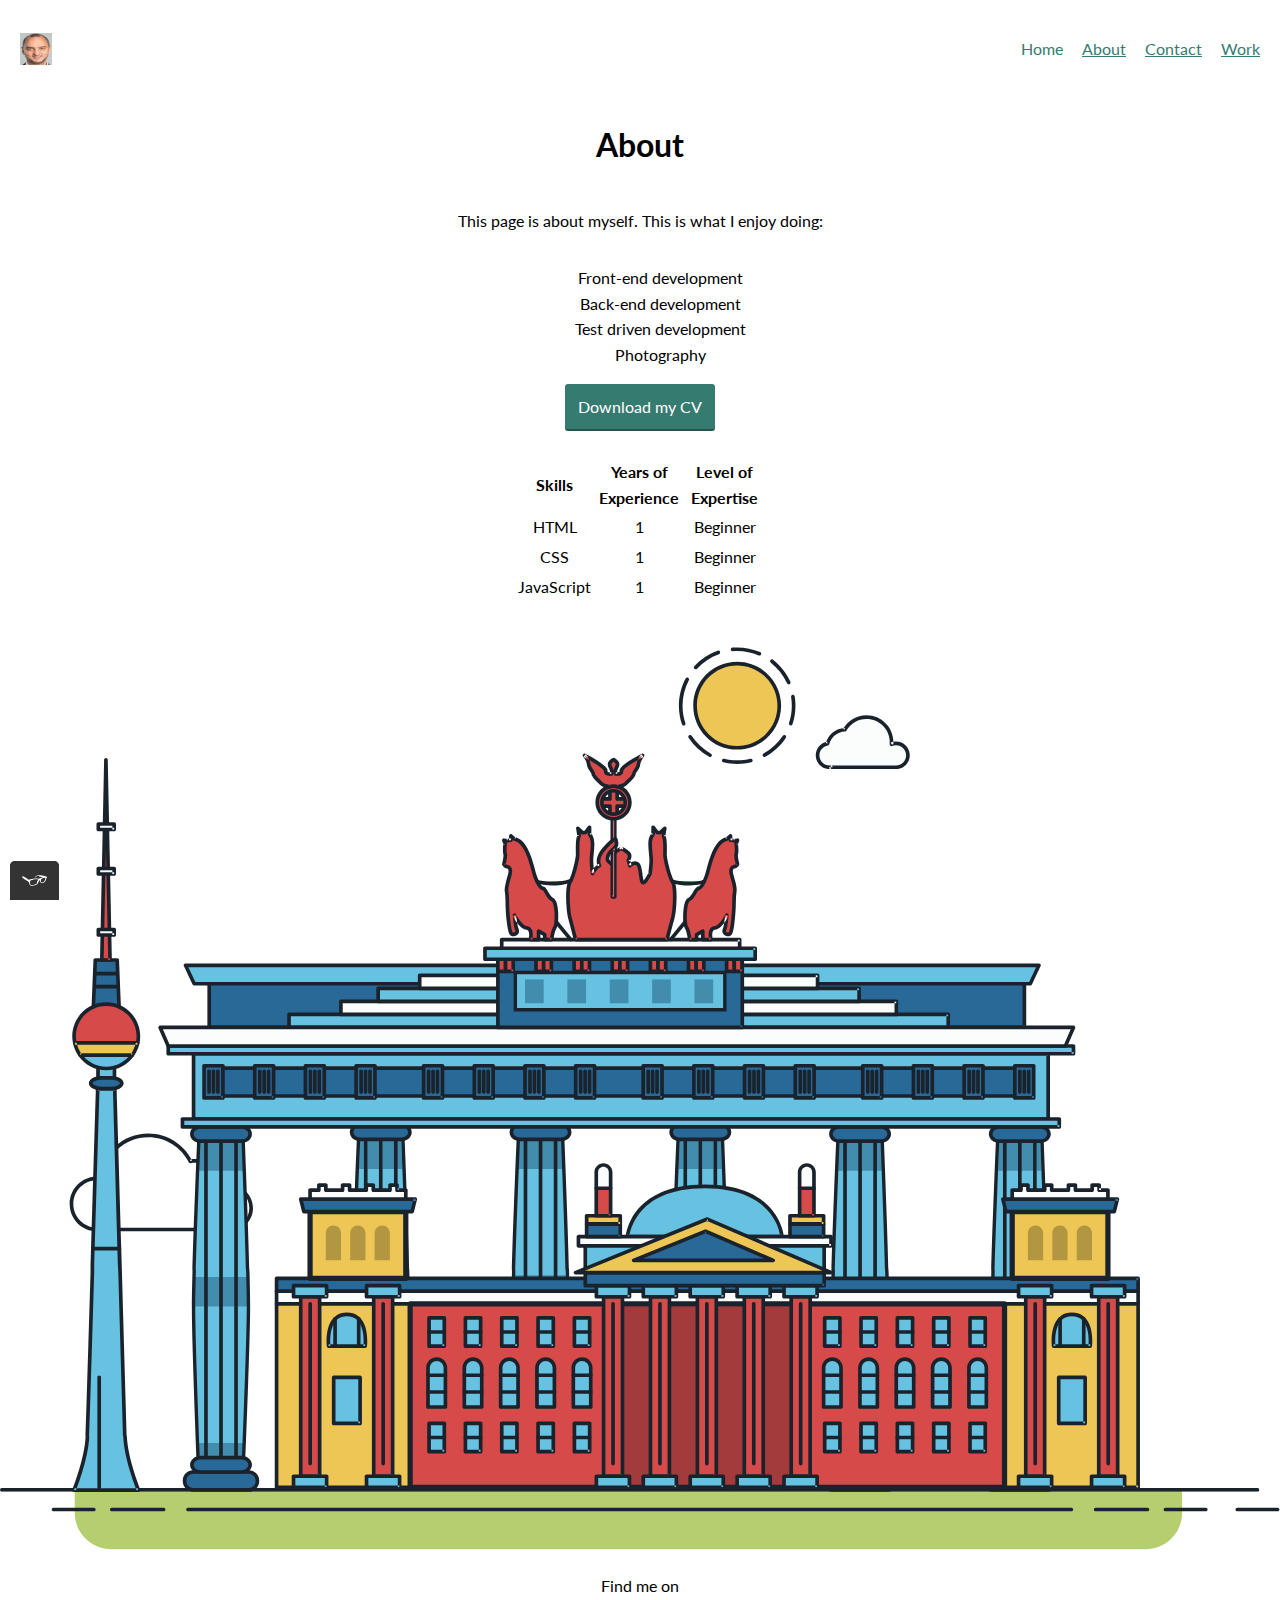
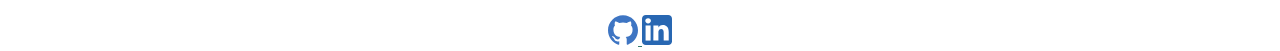
==== about.html @ d5efe3dd "Initial commit" ====
<!DOCTYPE html>

<html>

<head>
  <meta charset="utf-8">
  <title>Welcome to Popol´s Page</title>
  <link rel="shortcut icon" href="./img/popol16.png" type="image/x-icon"/>
  <link href="https://fonts.googleapis.com/css2?family=Lato:ital,wght@1,300&display=swap" rel="stylesheet">
  <link rel="stylesheet" type="text/css" href="css/style.production.css">
  <link rel="stylesheet" type="text/css" href="css/normalize.css">
  <meta name="viewport" content="width=device-width, initial-scale=1">
</head>

<body>

  <header class="page-header">
    <img src="img/popol.ico" alt="logo">
    <nav class="main-navigation page-header__item">
  <ul role="menubar" class="navigation-list">
    <li role="presentation">
      <a href="index.html" role="menuitem" class="navigation-list__item--active">Home</a>
    </li>
    <li role="presentation">
      <a href="about.html" role="menuitem" class="navigation-list__item">About</a>
    </li>
    <li role="presentation">
      <a href="contact.html" role="menuitem" class="navigation-list__item">Contact</a>
    </li>
    <li role="presentation">
      <a href="work.html" role="menuitem" class="navigation-list__item">Work</a>
    </li>
  </ul>
</nav>
</header>

<main class="about">

<h1>About</h1>

<p>This page is about myself. This is what I enjoy doing:</p>
<ul>
  <li>Front-end development</li>
  <li>Back-end development</li>
  <li>Test driven development</li>
  <li>Photography</li>
</ul>

<a href="files/cv.pdf" class="button" id="cv" download>Download my CV</a>

  <table class="skills">
    <thead>
      <tr>
        <th>Skills</th>
        <th>Years of Experience</th>
        <th>Level of Expertise</th>
      </tr>
    </thead>
    <tbody>
      <tr>
        <td>HTML</td>
        <td>1</td>
        <td>Beginner</td>
      </tr>
      <tr>
        <td>CSS</td>
        <td>1</td>
        <td>Beginner</td>
      </tr>
      <tr>
        <td>JavaScript</td>
        <td>1</td>
        <td>Beginner</td>
      </tr>
    </tbody>
</table>

</main>

<svg id="about-picture" xmlns="http://www.w3.org/2000/svg" class="berlin-illustration" height="auto" viewBox="0 0 700 505" xmlns:xlink="http://www.w3.org/1999/xlink">
        <defs>
            <polygon id="a" points=".06 231.917 .06 .929 688.717 .929 688.717 231.917"></polygon>
        </defs>
        <g fill="none" fill-rule="evenodd">
          <g transform="translate(0 241)" class="cloud-front">
          <path fill="#1A232C" d="M87.602,29 L87.602,28 C87.326,28.001 87.103,28.024 86.927,28.033 L86.979,29.031 L87.947,28.78 C85.741,20.282 78.041,14.002 68.852,14 C67.858,14 66.904,14.096 65.98,14.231 L66.125,15.22 L67.019,14.772 C62.626,6.015 53.567,0.001 43.102,0 C29.041,0.002 17.524,10.848 16.443,24.632 L17.44,24.71 L17.606,23.724 C16.803,23.589 15.969,23.5 15.102,23.5 C6.817,23.501 0.102,30.215 0.102,38.5 C0.102,46.785 6.817,53.499 15.102,53.5 L87.602,53.5 C94.644,53.499 100.351,47.792 100.352,40.75 C100.351,33.708 94.644,28.001 87.602,28 L87.602,30 C90.573,30 93.254,31.202 95.203,33.149 C97.15,35.097 98.351,37.778 98.352,40.75 C98.351,43.722 97.15,46.403 95.203,48.351 C93.254,50.298 90.573,51.5 87.602,51.5 L15.102,51.5 C11.509,51.5 8.265,50.046 5.909,47.692 C3.555,45.337 2.102,42.093 2.102,38.5 C2.102,34.907 3.555,31.663 5.909,29.308 C8.265,26.954 11.509,25.5 15.102,25.5 C15.831,25.5 16.553,25.575 17.273,25.697 C17.551,25.743 17.832,25.672 18.055,25.499 C18.277,25.325 18.414,25.07 18.436,24.789 C19.436,12.04 30.094,1.998 43.102,2 C52.786,1.999 61.163,7.564 65.231,15.669 C65.425,16.055 65.842,16.272 66.27,16.21 C67.132,16.084 67.988,16 68.852,16 C77.108,15.998 84.027,21.647 86.011,29.283 C86.13,29.741 86.557,30.054 87.031,30.03 C87.27,30.017 87.457,29.999 87.602,30 L87.602,29" transform="translate(38 36)"></path>
            </g>
            <path fill="#B5CE6F" d="M646.484,484.382 C646.484,489.501 644.531,494.62 640.627,498.525 C636.722,502.43 631.603,504.382 626.484,504.382 L60.873,504.382 C55.754,504.382 50.636,502.43 46.731,498.525 C42.826,494.62 40.873,489.501 40.873,484.382 L40.873,471.917 L646.484,471.917 L646.484,484.382"></path>
            <polyline fill="#67C2E2" points="334.824 185.029 101.449 185.029 106.209 195.08 563.438 195.08 568.2 185.029 334.824 185.029"></polyline>
            <path fill="#1A232C" d="M334.824,185.029 L334.824,184.029 L101.449,184.029 C101.104,184.029 100.788,184.203 100.604,184.494 C100.42,184.785 100.398,185.146 100.545,185.457 L105.306,195.508 C105.471,195.856 105.824,196.079 106.209,196.079 L563.438,196.079 C563.824,196.079 564.177,195.856 564.342,195.508 L569.104,185.457 C569.251,185.146 569.229,184.785 569.045,184.494 C568.861,184.203 568.544,184.029 568.2,184.029 L334.824,184.029 L334.824,186.029 L566.62,186.029 L562.806,194.08 L106.842,194.08 L103.029,186.029 L334.824,186.029 L334.824,185.029"></path>
            <polygon fill="#296997" points="114.416 218.974 560.222 218.974 560.222 195.08 114.416 195.08"></polygon>
            <path fill="#1A232C" d="M560.222,218.974 L560.222,217.974 L115.416,217.974 L115.416,196.079 L559.222,196.079 L559.222,218.974 L560.222,218.974 L560.222,217.974 L560.222,218.974 L561.222,218.974 L561.222,195.08 C561.222,194.816 561.115,194.559 560.929,194.372 C560.742,194.186 560.485,194.08 560.222,194.08 L114.416,194.08 C114.152,194.08 113.895,194.186 113.708,194.372 C113.522,194.559 113.416,194.816 113.416,195.08 L113.416,218.974 C113.416,219.237 113.522,219.495 113.708,219.681 C113.895,219.867 114.152,219.974 114.416,219.974 L560.222,219.974 C560.485,219.974 560.742,219.867 560.929,219.681 C561.115,219.495 561.222,219.237 561.222,218.974 L560.222,218.974"></path>
            <polygon fill="#67C2E2" points="105.85 269.08 573.225 269.08 573.225 233.398 105.85 233.398"></polygon>
            <path fill="#1A232C" d="M573.225,233.398 L573.225,232.398 L105.85,232.398 C105.587,232.398 105.329,232.505 105.143,232.691 C104.957,232.877 104.85,233.134 104.85,233.398 L104.85,269.08 C104.85,269.344 104.957,269.601 105.143,269.788 C105.329,269.974 105.587,270.08 105.85,270.08 L573.225,270.08 C573.488,270.08 573.745,269.974 573.932,269.788 C574.118,269.601 574.225,269.344 574.225,269.08 L574.225,233.398 C574.225,233.134 574.118,232.877 573.932,232.691 C573.745,232.505 573.488,232.398 573.225,232.398 L573.225,233.398 L572.225,233.398 L572.225,268.08 L106.85,268.08 L106.85,234.398 L573.225,234.398 L573.225,233.398 L572.225,233.398 L573.225,233.398"></path>
            <polygon fill="#296997" points="116.751 256.508 562.557 256.508 562.557 241.243 116.751 241.243"></polygon>
            <path fill="#1A232C" d="M562.557,256.508 L562.557,255.508 L117.75,255.508 L117.75,242.243 L561.557,242.243 L561.557,256.508 L562.557,256.508 L562.557,255.508 L562.557,256.508 L563.557,256.508 L563.557,241.243 C563.557,240.979 563.45,240.722 563.264,240.535 C563.078,240.349 562.82,240.243 562.557,240.243 L116.75,240.243 C116.487,240.243 116.23,240.349 116.043,240.535 C115.857,240.722 115.751,240.979 115.751,241.243 L115.751,256.508 C115.751,256.771 115.857,257.029 116.043,257.215 C116.23,257.401 116.487,257.508 116.751,257.508 L562.557,257.508 C562.82,257.508 563.077,257.401 563.264,257.215 C563.45,257.029 563.557,256.771 563.557,256.508 L562.557,256.508"></path>
            <polygon fill="#67C2E2" points="158.07 218.974 518.563 218.974 518.563 211.858 158.07 211.858"></polygon>
            <path fill="#1A232C" d="M518.563,211.858 L518.563,210.858 L158.07,210.858 C157.807,210.858 157.549,210.964 157.363,211.151 C157.177,211.337 157.07,211.594 157.07,211.858 L157.07,218.974 C157.07,219.237 157.177,219.495 157.363,219.681 C157.549,219.867 157.807,219.974 158.07,219.974 L518.563,219.974 C518.826,219.974 519.083,219.867 519.27,219.681 C519.456,219.495 519.562,219.237 519.562,218.974 L519.562,211.858 C519.562,211.594 519.456,211.337 519.27,211.151 C519.083,210.964 518.826,210.858 518.563,210.858 L518.563,211.858 L517.563,211.858 L517.563,217.974 L159.07,217.974 L159.07,212.858 L518.563,212.858 L518.563,211.858 L517.563,211.858 L518.563,211.858"></path>
            <polygon fill="#FBFDFC" points="186.438 211.858 490.194 211.858 490.194 204.741 186.438 204.741"></polygon>
            <path fill="#1A232C" d="M490.194,204.741 L490.194,203.741 L186.438,203.741 C186.175,203.741 185.917,203.848 185.731,204.034 C185.545,204.221 185.438,204.478 185.438,204.741 L185.438,211.858 C185.438,212.121 185.545,212.379 185.731,212.565 C185.917,212.751 186.175,212.858 186.438,212.858 L490.194,212.858 C490.458,212.858 490.715,212.751 490.902,212.565 C491.088,212.379 491.194,212.121 491.194,211.858 L491.194,204.741 C491.194,204.478 491.088,204.221 490.902,204.034 C490.715,203.848 490.458,203.741 490.194,203.741 L490.194,204.741 L489.194,204.741 L489.194,210.858 L187.438,210.858 L187.438,205.741 L490.194,205.741 L490.194,204.741 L489.194,204.741 L490.194,204.741"></path>
            <polygon fill="#67C2E2" points="206.805 204.741 469.828 204.741 469.828 197.624 206.805 197.624"></polygon>
            <path fill="#1A232C" d="M469.828,197.624 L469.828,196.624 L206.805,196.624 C206.541,196.624 206.284,196.731 206.098,196.917 C205.911,197.103 205.805,197.361 205.805,197.624 L205.805,204.741 C205.805,205.005 205.911,205.262 206.098,205.449 C206.284,205.635 206.541,205.741 206.805,205.741 L469.828,205.741 C470.091,205.741 470.349,205.635 470.535,205.449 C470.722,205.262 470.828,205.005 470.828,204.741 L470.828,197.624 C470.828,197.361 470.722,197.103 470.535,196.917 C470.349,196.731 470.091,196.624 469.828,196.624 L469.828,197.624 L468.828,197.624 L468.828,203.741 L207.805,203.741 L207.805,198.624 L469.828,198.624 L469.828,197.624 L468.828,197.624 L469.828,197.624"></path>
            <polygon fill="#FBFDFC" points="229.521 197.624 447.111 197.624 447.111 190.509 229.521 190.509"></polygon>
            <path fill="#1A232C" d="M447.111,190.509 L447.111,189.509 L229.521,189.509 C229.258,189.509 229,189.616 228.814,189.802 C228.628,189.988 228.521,190.246 228.521,190.509 L228.521,197.624 C228.521,197.888 228.628,198.145 228.814,198.332 C229,198.518 229.258,198.624 229.521,198.624 L447.111,198.624 C447.375,198.624 447.632,198.518 447.818,198.332 C448.005,198.145 448.111,197.888 448.111,197.624 L448.111,190.509 C448.111,190.246 448.005,189.988 447.818,189.802 C447.632,189.616 447.375,189.509 447.111,189.509 L447.111,190.509 L446.111,190.509 L446.111,196.624 L230.521,196.624 L230.521,191.509 L447.111,191.509 L447.111,190.509 L446.111,190.509 L447.111,190.509"></path>
            <path fill="#67C2E2" d="M135.607,355.447 C135.163,337.766 134.264,313.326 133.648,297.387 C133.274,287.721 133.004,281.18 133.004,281.18 L108.722,281.18 C108.722,281.18 108.452,287.721 108.079,297.387 C107.462,313.326 106.563,337.766 106.119,355.447 C105.953,362.059 105.85,367.732 105.85,371.653 L105.85,371.654 C105.85,386.117 107.243,424.332 108.089,446.189 C108.457,455.706 108.722,462.126 108.722,462.126 L133.004,462.126 C133.004,462.126 133.269,455.706 133.637,446.189 C134.482,424.332 135.876,386.117 135.876,371.654 L135.876,371.653 C135.876,367.732 135.773,362.059 135.607,355.447"></path>
            <path fill="#428DAE" d="M133.648 297.387L108.079 297.387C108.452 287.721 108.722 281.18 108.722 281.18L133.004 281.18C133.004 281.18 133.274 287.721 133.648 297.387M135.876 371.654L105.85 371.654 105.85 371.653C105.85 367.732 105.953 362.059 106.119 355.447L135.607 355.447C135.773 362.059 135.876 367.732 135.876 371.653L135.876 371.654M133.004 462.126L108.722 462.126C108.722 462.126 108.457 455.706 108.089 446.189L133.637 446.189C133.269 455.706 133.004 462.126 133.004 462.126"></path>
            <path fill="#1A232C" d="M109.612,461.199 L132.114,461.199 C132.447,453.007 134.949,390.886 134.949,371.653 C134.949,352.42 132.447,290.299 132.114,282.108 L109.612,282.108 C109.279,290.299 106.778,352.42 106.778,371.653 C106.778,390.886 109.279,453.007 109.612,461.199 Z M133.895,463.054 L107.832,463.054 L107.794,462.164 C107.766,461.466 104.922,392.193 104.922,371.653 C104.922,351.114 107.766,281.839 107.794,281.142 L107.832,280.252 L133.895,280.252 L133.931,281.142 C133.96,281.839 136.804,351.114 136.804,371.653 C136.804,392.193 133.96,461.466 133.931,462.164 L133.895,463.054 L133.895,463.054 Z"></path>
            <path fill="#1A232C" d="M111.638 281.18L111.638 462.126C111.638 462.679 112.086 463.126 112.638 463.126 113.19 463.126 113.638 462.679 113.638 462.126L113.638 281.18C113.638 280.628 113.19 280.18 112.638 280.18 112.086 280.18 111.638 280.628 111.638 281.18M119.863 281.18L119.863 462.126C119.863 462.679 120.311 463.126 120.863 463.126 121.416 463.126 121.863 462.679 121.863 462.126L121.863 281.18C121.863 280.628 121.416 280.18 120.863 280.18 120.311 280.18 119.863 280.628 119.863 281.18M128.088 281.18L128.088 462.126C128.088 462.679 128.536 463.126 129.088 463.126 129.64 463.126 130.088 462.679 130.088 462.126L130.088 281.18C130.088 280.628 129.64 280.18 129.088 280.18 128.536 280.18 128.088 280.628 128.088 281.18"></path>
            <path fill="#296997" d="M136.79,277.265 C136.79,279.418 134.675,281.18 132.09,281.18 L109.636,281.18 C107.051,281.18 104.936,279.418 104.936,277.265 C104.936,275.111 107.051,273.349 109.636,273.349 L132.09,273.349 C134.675,273.349 136.79,275.111 136.79,277.265"></path>
            <path fill="#1A232C" d="M136.79,277.265 L135.79,277.265 C135.789,278.005 135.433,278.704 134.769,279.262 C134.109,279.814 133.155,280.181 132.09,280.18 L109.636,280.18 C108.571,280.181 107.617,279.814 106.956,279.262 C106.293,278.704 105.936,278.005 105.936,277.265 C105.936,276.524 106.293,275.825 106.957,275.267 C107.617,274.715 108.571,274.348 109.636,274.349 L132.09,274.349 C133.155,274.348 134.109,274.716 134.769,275.267 C135.433,275.825 135.789,276.524 135.79,277.265 L137.79,277.265 C137.791,275.851 137.09,274.593 136.049,273.731 C135.006,272.863 133.61,272.35 132.09,272.349 L109.636,272.349 C108.116,272.35 106.72,272.863 105.676,273.731 C104.636,274.593 103.935,275.851 103.936,277.265 C103.935,278.678 104.636,279.937 105.677,280.798 C106.72,281.666 108.116,282.179 109.636,282.18 L132.09,282.18 C133.61,282.179 135.006,281.666 136.049,280.798 C137.09,279.937 137.791,278.678 137.79,277.265 L136.79,277.265"></path>
            <path fill="#296997" d="M140.775,467.217 C140.775,469.803 138.661,471.917 136.076,471.917 L105.65,471.917 C103.065,471.917 100.951,469.803 100.951,467.217 L100.951,466.825 C100.951,464.241 103.065,462.126 105.65,462.126 L136.076,462.126 C138.661,462.126 140.775,464.241 140.775,466.825 L140.775,467.217"></path>
            <path fill="#1A232C" d="M140.775,467.217 L139.775,467.217 C139.775,468.235 139.361,469.155 138.688,469.83 C138.013,470.503 137.093,470.917 136.076,470.917 L105.65,470.917 C104.633,470.917 103.713,470.504 103.038,469.83 C102.365,469.155 101.951,468.235 101.951,467.217 L101.951,466.825 C101.951,465.808 102.365,464.889 103.038,464.214 C103.713,463.54 104.633,463.127 105.65,463.126 L136.076,463.126 C137.093,463.127 138.013,463.54 138.688,464.214 C139.362,464.889 139.775,465.808 139.775,466.825 L139.775,467.217 L141.775,467.217 L141.775,466.825 C141.772,463.684 139.217,461.13 136.076,461.126 L105.65,461.126 C102.509,461.13 99.955,463.684 99.951,466.825 L99.951,467.217 C99.954,470.36 102.509,472.914 105.65,472.917 L136.076,472.917 C139.217,472.914 141.772,470.36 141.775,467.217 L140.775,467.217"></path>
            <path fill="#296997" d="M136.79,458.208 C136.79,460.363 134.675,462.126 132.09,462.126 L109.636,462.126 C107.051,462.126 104.936,460.363 104.936,458.208 C104.936,456.057 107.051,454.292 109.636,454.292 L132.09,454.292 C134.675,454.292 136.79,456.057 136.79,458.208"></path>
            <path fill="#1A232C" d="M136.79,458.208 L135.79,458.208 C135.789,458.949 135.432,459.649 134.769,460.207 C134.108,460.76 133.154,461.128 132.09,461.126 L109.636,461.126 C108.572,461.128 107.617,460.76 106.957,460.207 C106.293,459.649 105.936,458.949 105.936,458.208 C105.936,457.47 106.293,456.77 106.957,456.212 C107.617,455.659 108.572,455.291 109.636,455.292 L132.09,455.292 C133.154,455.291 134.108,455.659 134.769,456.212 C135.433,456.77 135.789,457.47 135.79,458.208 L137.79,458.208 C137.791,456.796 137.09,455.538 136.05,454.675 C135.006,453.808 133.61,453.294 132.09,453.292 L109.636,453.292 C108.115,453.294 106.719,453.808 105.676,454.675 C104.636,455.538 103.935,456.796 103.936,458.208 C103.935,459.622 104.636,460.881 105.676,461.743 C106.72,462.611 108.116,463.125 109.636,463.126 L132.09,463.126 C133.61,463.125 135.006,462.611 136.05,461.743 C137.09,460.881 137.791,459.622 137.79,458.208 L136.79,458.208"></path>
            <path fill="#67C2E2" d="M572.471,355.447 C572.025,337.766 571.126,313.326 570.51,297.387 C570.137,287.721 569.867,281.18 569.867,281.18 L545.585,281.18 C545.585,281.18 545.315,287.721 544.942,297.387 C544.326,313.326 543.427,337.766 542.981,355.447 C542.815,362.059 542.713,367.732 542.713,371.653 L542.713,371.654 C542.713,386.117 544.107,424.332 544.952,446.189 C545.32,455.706 545.585,462.126 545.585,462.126 L569.867,462.126 C569.867,462.126 570.132,455.706 570.499,446.189 C571.346,424.332 572.739,386.117 572.739,371.654 L572.739,371.653 C572.739,367.732 572.637,362.059 572.471,355.447"></path>
            <path fill="#428DAE" d="M569.582 297.387L566.951 297.387 566.951 282.108 568.977 282.108C569.063 284.206 569.29 289.841 569.582 297.387M564.951 297.387L545.871 297.387C546.162 289.841 546.39 284.206 546.476 282.108L564.951 282.108 564.951 297.387M571.8 369.187L566.951 369.187 566.951 356.265 571.562 356.265C571.685 361.272 571.771 365.701 571.8 369.187M564.951 369.187L543.653 369.187C543.684 365.512 543.777 360.79 543.912 355.447L553.551 355.447 553.551 356.265 564.951 356.265 564.951 369.187"></path>
            <path fill="#1A232C" d="M546.476,461.199 L568.977,461.199 C569.31,453.007 571.812,390.886 571.812,371.653 C571.812,352.42 569.31,290.299 568.977,282.108 L546.476,282.108 C546.142,290.299 543.642,352.42 543.642,371.653 C543.642,390.886 546.142,453.007 546.476,461.199 M570.758,463.054 L544.694,463.054 L544.658,462.164 C544.629,461.466 541.785,392.193 541.785,371.653 C541.785,351.114 544.629,281.839 544.658,281.142 L544.694,280.252 L570.758,280.252 L570.795,281.142 C570.823,281.839 573.667,351.114 573.667,371.653 C573.667,392.193 570.823,461.466 570.795,462.164 L570.758,463.054"></path>
            <path fill="#1A232C" d="M548.501 281.18L548.501 462.126C548.501 462.679 548.949 463.126 549.501 463.126 550.053 463.126 550.501 462.679 550.501 462.126L550.501 281.18C550.501 280.628 550.053 280.18 549.501 280.18 548.949 280.18 548.501 280.628 548.501 281.18M556.727 281.18L556.727 462.126C556.727 462.679 557.174 463.126 557.727 463.126 558.279 463.126 558.727 462.679 558.727 462.126L558.727 281.18C558.727 280.628 558.279 280.18 557.727 280.18 557.174 280.18 556.727 280.628 556.727 281.18M564.951 281.18L564.951 462.126C564.951 462.679 565.399 463.126 565.951 463.126 566.503 463.126 566.951 462.679 566.951 462.126L566.951 281.18C566.951 280.628 566.503 280.18 565.951 280.18 565.399 280.18 564.951 280.628 564.951 281.18"></path>
            <path fill="#296997" d="M573.653,277.265 C573.653,279.418 571.537,281.18 568.953,281.18 L546.499,281.18 C543.915,281.18 541.799,279.418 541.799,277.265 C541.799,275.111 543.915,273.349 546.499,273.349 L568.953,273.349 C571.537,273.349 573.653,275.111 573.653,277.265"></path>
            <path fill="#1A232C" d="M573.653,277.265 L572.653,277.265 C572.653,278.005 572.296,278.704 571.632,279.262 C570.972,279.814 570.017,280.181 568.953,280.18 L546.499,280.18 C545.435,280.181 544.48,279.814 543.82,279.262 C543.156,278.704 542.8,278.005 542.799,277.265 C542.8,276.525 543.156,275.825 543.82,275.267 C544.481,274.715 545.435,274.348 546.499,274.349 L568.953,274.349 C570.017,274.348 570.972,274.715 571.632,275.267 C572.296,275.825 572.653,276.525 572.653,277.265 L574.653,277.265 C574.654,275.851 573.953,274.593 572.912,273.731 C571.869,272.863 570.473,272.35 568.953,272.349 L546.499,272.349 C544.979,272.35 543.583,272.863 542.54,273.731 C541.499,274.593 540.798,275.851 540.799,277.265 C540.798,278.679 541.499,279.937 542.54,280.798 C543.583,281.666 544.979,282.179 546.499,282.18 L568.953,282.18 C570.473,282.179 571.869,281.666 572.912,280.798 C573.953,279.937 574.654,278.679 574.653,277.265 L573.653,277.265"></path>
            <path fill="#296997" d="M577.639,467.217 C577.639,469.803 575.524,471.917 572.938,471.917 L542.514,471.917 C539.929,471.917 537.813,469.803 537.813,467.217 L537.813,466.825 C537.813,464.241 539.929,462.126 542.514,462.126 L572.938,462.126 C575.524,462.126 577.639,464.241 577.639,466.825 L577.639,467.217"></path>
            <path fill="#1A232C" d="M577.639,467.217 L576.639,467.217 C576.638,468.235 576.225,469.155 575.551,469.83 C574.876,470.503 573.956,470.917 572.938,470.917 L542.514,470.917 C541.497,470.917 540.576,470.503 539.901,469.83 C539.227,469.155 538.814,468.234 538.813,467.217 L538.813,466.825 C538.814,465.808 539.227,464.889 539.901,464.214 C540.576,463.54 541.497,463.127 542.514,463.126 L572.938,463.126 C573.956,463.127 574.876,463.54 575.551,464.214 C576.225,464.888 576.638,465.808 576.639,466.825 L576.639,467.217 L578.639,467.217 L578.639,466.825 C578.635,463.684 576.081,461.13 572.938,461.126 L542.514,461.126 C539.372,461.13 536.817,463.684 536.813,466.825 L536.813,467.217 C536.817,470.36 539.372,472.914 542.514,472.917 L572.938,472.917 C576.081,472.914 578.635,470.359 578.639,467.217 L577.639,467.217"></path>
            <path fill="#296997" d="M573.653,458.208 C573.653,460.363 571.537,462.126 568.953,462.126 L546.499,462.126 C543.915,462.126 541.799,460.363 541.799,458.208 C541.799,456.057 543.915,454.292 546.499,454.292 L568.953,454.292 C571.537,454.292 573.653,456.057 573.653,458.208"></path>
            <path fill="#1A232C" d="M573.653,458.208 L572.653,458.208 C572.653,458.949 572.296,459.649 571.632,460.207 C570.971,460.76 570.017,461.128 568.953,461.126 L546.499,461.126 C545.435,461.128 544.481,460.76 543.82,460.207 C543.157,459.649 542.799,458.949 542.799,458.208 C542.799,457.47 543.156,456.77 543.82,456.212 C544.481,455.659 545.435,455.291 546.499,455.292 L568.953,455.292 C570.017,455.291 570.971,455.659 571.632,456.212 C572.296,456.77 572.653,457.47 572.653,458.208 L574.653,458.208 C574.654,456.796 573.953,455.538 572.912,454.675 C571.869,453.808 570.473,453.294 568.953,453.292 L546.499,453.292 C544.979,453.294 543.583,453.808 542.54,454.675 C541.499,455.538 540.798,456.796 540.799,458.208 C540.798,459.622 541.499,460.881 542.54,461.743 C543.583,462.611 544.979,463.125 546.499,463.126 L568.953,463.126 C570.473,463.125 571.869,462.611 572.912,461.743 C573.953,460.881 574.654,459.622 574.653,458.208 L573.653,458.208"></path>
            <path fill="#67C2E2" d="M485.098,355.447 C484.654,337.766 483.753,313.326 483.137,297.387 C482.764,287.721 482.494,281.18 482.494,281.18 L458.213,281.18 C458.213,281.18 457.942,287.721 457.569,297.387 C456.953,313.326 456.055,337.766 455.608,355.447 C455.443,362.059 455.34,367.732 455.34,371.653 L455.34,371.654 C455.34,386.117 456.733,424.332 457.58,446.189 C457.948,455.706 458.213,462.126 458.213,462.126 L482.494,462.126 C482.494,462.126 482.759,455.706 483.126,446.189 C483.973,424.332 485.366,386.117 485.366,371.654 L485.366,371.653 C485.366,367.732 485.265,362.059 485.098,355.447"></path>
            <path fill="#428DAE" d="M483.137 297.387L457.569 297.387C457.942 287.721 458.213 281.18 458.213 281.18L482.494 281.18C482.494 281.18 482.764 287.721 483.137 297.387M485.355 369.187L455.351 369.187C455.382 365.502 455.475 360.78 455.608 355.447L485.098 355.447C485.232 360.78 485.325 365.502 485.355 369.187"></path>
            <path fill="#1A232C" d="M459.103,461.199 L481.605,461.199 C481.938,453.007 484.439,390.886 484.439,371.653 C484.439,352.42 481.938,290.299 481.605,282.108 L459.103,282.108 C458.769,290.299 456.268,352.42 456.268,371.653 C456.268,390.886 458.769,453.007 459.103,461.199 Z M483.386,463.054 L457.321,463.054 L457.285,462.164 C457.256,461.466 454.412,392.193 454.412,371.653 C454.412,351.114 457.256,281.839 457.285,281.142 L457.321,280.252 L483.386,280.252 L483.422,281.142 C483.45,281.839 486.294,351.114 486.294,371.653 C486.294,392.193 483.45,461.466 483.422,462.164 L483.386,463.054 L483.386,463.054 Z"></path>
            <path fill="#1A232C" d="M461.128 281.18L461.128 462.126C461.128 462.679 461.576 463.126 462.128 463.126 462.68 463.126 463.128 462.679 463.128 462.126L463.128 281.18C463.128 280.628 462.68 280.18 462.128 280.18 461.576 280.18 461.128 280.628 461.128 281.18M469.354 281.18L469.354 462.126C469.354 462.679 469.801 463.126 470.354 463.126 470.906 463.126 471.354 462.679 471.354 462.126L471.354 281.18C471.354 280.628 470.906 280.18 470.354 280.18 469.801 280.18 469.354 280.628 469.354 281.18M477.578 281.18L477.578 462.126C477.578 462.679 478.026 463.126 478.578 463.126 479.13 463.126 479.578 462.679 479.578 462.126L479.578 281.18C479.578 280.628 479.13 280.18 478.578 280.18 478.026 280.18 477.578 280.628 477.578 281.18"></path>
            <path fill="#296997" d="M486.281,277.265 C486.281,279.418 484.164,281.18 481.58,281.18 L459.126,281.18 C456.542,281.18 454.426,279.418 454.426,277.265 C454.426,275.111 456.542,273.349 459.126,273.349 L481.58,273.349 C484.164,273.349 486.281,275.111 486.281,277.265"></path>
            <path fill="#1A232C" d="M486.281,277.265 L485.281,277.265 C485.281,278.005 484.924,278.704 484.26,279.262 C483.599,279.814 482.644,280.181 481.58,280.18 L459.126,280.18 C458.062,280.181 457.107,279.814 456.447,279.262 C455.783,278.704 455.427,278.005 455.426,277.265 C455.427,276.525 455.783,275.825 456.447,275.267 C457.108,274.715 458.062,274.348 459.126,274.349 L481.58,274.349 C482.644,274.348 483.599,274.716 484.26,275.268 C484.924,275.825 485.281,276.525 485.281,277.265 L487.281,277.265 C487.282,275.851 486.58,274.593 485.54,273.731 C484.496,272.863 483.1,272.35 481.58,272.349 L459.126,272.349 C457.606,272.35 456.21,272.863 455.167,273.731 C454.126,274.593 453.425,275.851 453.426,277.265 C453.425,278.679 454.126,279.937 455.167,280.798 C456.21,281.666 457.606,282.179 459.126,282.18 L481.58,282.18 C483.1,282.179 484.496,281.666 485.54,280.799 C486.58,279.937 487.282,278.679 487.281,277.265 L486.281,277.265"></path>
            <path fill="#296997" d="M490.266,467.217 C490.266,469.803 488.151,471.917 485.565,471.917 L455.141,471.917 C452.556,471.917 450.44,469.803 450.44,467.217 L450.44,466.825 C450.44,464.241 452.556,462.126 455.141,462.126 L485.565,462.126 C488.151,462.126 490.266,464.241 490.266,466.825 L490.266,467.217"></path>
            <path fill="#1A232C" d="M490.266,467.217 L489.266,467.217 C489.265,468.235 488.852,469.155 488.178,469.83 C487.503,470.503 486.583,470.917 485.565,470.917 L455.141,470.917 C454.124,470.917 453.203,470.503 452.528,469.83 C451.854,469.155 451.441,468.234 451.44,467.217 L451.44,466.825 C451.441,465.808 451.854,464.889 452.528,464.214 C453.203,463.54 454.124,463.127 455.141,463.126 L485.565,463.126 C486.583,463.127 487.503,463.54 488.178,464.214 C488.852,464.888 489.265,465.808 489.266,466.825 L489.266,467.217 L491.266,467.217 L491.266,466.825 C491.262,463.684 488.708,461.13 485.565,461.126 L455.141,461.126 C451.999,461.13 449.444,463.684 449.44,466.825 L449.44,467.217 C449.444,470.36 451.999,472.914 455.141,472.917 L485.565,472.917 C488.708,472.914 491.262,470.359 491.266,467.217 L490.266,467.217"></path>
            <path fill="#296997" d="M486.281,458.208 C486.281,460.363 484.164,462.126 481.58,462.126 L459.126,462.126 C456.542,462.126 454.426,460.363 454.426,458.208 C454.426,456.057 456.542,454.292 459.126,454.292 L481.58,454.292 C484.164,454.292 486.281,456.057 486.281,458.208"></path>
            <path fill="#1A232C" d="M486.281,458.208 L485.281,458.208 C485.281,458.949 484.923,459.649 484.26,460.207 C483.599,460.76 482.644,461.128 481.58,461.126 L459.126,461.126 C458.062,461.128 457.108,460.76 456.447,460.207 C455.784,459.649 455.427,458.949 455.426,458.208 C455.426,457.47 455.783,456.77 456.447,456.212 C457.108,455.659 458.062,455.291 459.126,455.292 L481.58,455.292 C482.644,455.291 483.598,455.659 484.26,456.212 C484.924,456.77 485.281,457.47 485.281,458.208 L487.281,458.208 C487.282,456.795 486.58,455.538 485.54,454.675 C484.496,453.808 483.1,453.294 481.58,453.292 L459.126,453.292 C457.606,453.294 456.21,453.808 455.167,454.675 C454.126,455.538 453.425,456.796 453.426,458.208 C453.425,459.622 454.126,460.881 455.167,461.743 C456.21,462.611 457.606,463.125 459.126,463.126 L481.58,463.126 C483.1,463.125 484.496,462.611 485.54,461.743 C486.581,460.881 487.282,459.622 487.281,458.208 L486.281,458.208"></path>
            <path fill="#67C2E2" d="M397.726,354.466 C397.28,336.787 396.381,312.346 395.765,296.407 C395.392,286.742 395.122,280.2 395.122,280.2 L370.84,280.2 C370.84,280.2 370.57,286.742 370.197,296.407 C369.581,312.346 368.682,336.787 368.236,354.466 C368.07,361.078 367.968,366.751 367.968,370.672 L367.968,370.673 C367.968,385.136 369.361,423.352 370.207,445.208 C370.575,454.726 370.84,461.146 370.84,461.146 L395.122,461.146 C395.122,461.146 395.386,454.726 395.754,445.208 C396.601,423.352 397.994,385.136 397.994,370.673 L397.994,370.672 C397.994,366.751 397.892,361.078 397.726,354.466"></path>
            <path fill="#428DAE" d="M394.837 296.407L392.206 296.407 392.206 281.127 394.233 281.127C394.318 283.225 394.545 288.861 394.837 296.407L394.837 296.407zM383.981 296.407L390.206 296.407 390.206 281.127 383.981 281.127 383.981 296.407zM375.756 296.407L381.98 296.407 381.98 281.127 375.756 281.127 375.756 296.407zM373.756 296.407L371.126 296.407C371.417 288.861 371.645 283.225 371.73 281.127L373.756 281.127 373.756 296.407 373.756 296.407zM397.062 369.187L392.206 369.187 392.206 354.466 396.796 354.466C396.943 360.298 397.041 365.389 397.062 369.187L397.062 369.187zM383.981 369.187L390.206 369.187 390.206 354.466 383.981 354.466 383.981 369.187zM375.756 369.187L381.98 369.187 381.98 354.466 375.756 354.466 375.756 369.187zM373.756 369.187L368.9 369.187C368.921 365.389 369.019 360.298 369.166 354.466L373.756 354.466 373.756 369.187 373.756 369.187z"></path>
            <path fill="#1A232C" d="M371.73,460.218 L394.233,460.218 C394.565,452.027 397.066,389.906 397.066,370.672 C397.066,351.44 394.565,289.319 394.233,281.127 L371.73,281.127 C371.397,289.319 368.895,351.44 368.895,370.672 C368.895,389.906 371.397,452.027 371.73,460.218 M396.013,462.074 L369.949,462.074 L369.912,461.184 C369.884,460.486 367.04,391.212 367.04,370.672 C367.04,350.133 369.884,280.859 369.912,280.162 L369.949,279.272 L396.013,279.272 L396.05,280.162 C396.078,280.859 398.922,350.133 398.922,370.672 C398.922,391.212 396.078,460.486 396.05,461.184 L396.013,462.074"></path>
            <path fill="#1A232C" d="M373.756 280.2L373.756 461.146C373.756 461.698 374.203 462.146 374.756 462.146 375.308 462.146 375.756 461.698 375.756 461.146L375.756 280.2C375.756 279.647 375.308 279.2 374.756 279.2 374.203 279.2 373.756 279.647 373.756 280.2M381.98 280.2L381.98 461.146C381.98 461.698 382.428 462.146 382.98 462.146 383.533 462.146 383.981 461.698 383.981 461.146L383.981 280.2C383.981 279.647 383.533 279.2 382.98 279.2 382.428 279.2 381.98 279.647 381.98 280.2M390.206 280.2L390.206 461.146C390.206 461.698 390.654 462.146 391.206 462.146 391.758 462.146 392.206 461.698 392.206 461.146L392.206 280.2C392.206 279.647 391.758 279.2 391.206 279.2 390.654 279.2 390.206 279.647 390.206 280.2"></path>
            <path fill="#296997" d="M398.908,276.285 C398.908,278.439 396.792,280.2 394.208,280.2 L371.754,280.2 C369.17,280.2 367.053,278.439 367.053,276.285 C367.053,274.13 369.17,272.369 371.754,272.369 L394.208,272.369 C396.792,272.369 398.908,274.13 398.908,276.285"></path>
            <path fill="#1A232C" d="M398.908,276.285 L397.908,276.285 C397.907,277.025 397.551,277.724 396.887,278.281 C396.227,278.833 395.272,279.201 394.208,279.2 L371.754,279.2 C370.69,279.201 369.735,278.833 369.074,278.281 C368.41,277.724 368.053,277.025 368.053,276.285 C368.053,275.544 368.41,274.845 369.074,274.287 C369.735,273.735 370.69,273.367 371.754,273.369 L394.208,273.369 C395.272,273.367 396.227,273.735 396.887,274.287 C397.551,274.844 397.907,275.544 397.908,276.285 L399.908,276.285 C399.909,274.871 399.208,273.612 398.167,272.75 C397.124,271.883 395.728,271.37 394.208,271.369 L371.754,271.369 C370.234,271.37 368.838,271.883 367.794,272.75 C366.754,273.612 366.052,274.871 366.053,276.285 C366.052,277.699 366.754,278.957 367.795,279.818 C368.838,280.686 370.234,281.198 371.754,281.2 L394.208,281.2 C395.728,281.198 397.123,280.686 398.167,279.818 C399.208,278.957 399.909,277.698 399.908,276.285 L398.908,276.285"></path>
            <path fill="#296997" d="M402.894,466.237 C402.894,468.823 400.779,470.937 398.193,470.937 L367.768,470.937 C365.183,470.937 363.068,468.823 363.068,466.237 L363.068,465.844 C363.068,463.26 365.183,461.146 367.768,461.146 L398.193,461.146 C400.779,461.146 402.894,463.26 402.894,465.844 L402.894,466.237"></path>
            <path fill="#1A232C" d="M402.894,466.237 L401.894,466.237 C401.893,467.254 401.48,468.174 400.806,468.849 C400.131,469.523 399.211,469.937 398.193,469.937 L367.768,469.937 C366.751,469.937 365.831,469.523 365.156,468.849 C364.482,468.174 364.069,467.254 364.068,466.237 L364.068,465.844 C364.069,464.828 364.482,463.908 365.156,463.233 C365.831,462.56 366.751,462.146 367.768,462.146 L398.193,462.146 C399.211,462.146 400.131,462.56 400.806,463.233 C401.48,463.908 401.893,464.828 401.894,465.844 L401.894,466.237 L403.894,466.237 L403.894,465.844 C403.89,462.703 401.336,460.15 398.193,460.146 L367.768,460.146 C364.626,460.15 362.072,462.703 362.068,465.844 L362.068,466.237 C362.072,469.379 364.626,471.933 367.768,471.937 L398.193,471.937 C401.336,471.933 403.89,469.379 403.894,466.237 L402.894,466.237"></path>
            <path fill="#296997" d="M398.908,457.228 C398.908,459.382 396.792,461.146 394.208,461.146 L371.754,461.146 C369.17,461.146 367.053,459.382 367.053,457.228 C367.053,455.077 369.17,453.312 371.754,453.312 L394.208,453.312 C396.792,453.312 398.908,455.077 398.908,457.228"></path>
            <path fill="#1A232C" d="M398.908,457.228 L397.908,457.228 C397.908,457.968 397.55,458.669 396.887,459.226 C396.226,459.779 395.272,460.147 394.208,460.146 L371.754,460.146 C370.69,460.147 369.736,459.779 369.074,459.226 C368.411,458.668 368.053,457.968 368.053,457.228 C368.053,456.489 368.41,455.789 369.074,455.231 C369.736,454.679 370.69,454.311 371.754,454.312 L394.208,454.312 C395.272,454.311 396.226,454.679 396.887,455.231 C397.551,455.789 397.908,456.489 397.908,457.228 L399.908,457.228 C399.909,455.815 399.208,454.557 398.167,453.695 C397.124,452.827 395.728,452.313 394.208,452.312 L371.754,452.312 C370.234,452.313 368.838,452.827 367.794,453.695 C366.754,454.557 366.052,455.815 366.053,457.228 C366.052,458.642 366.753,459.901 367.794,460.763 C368.838,461.631 370.234,462.145 371.754,462.146 L394.208,462.146 C395.728,462.145 397.124,461.631 398.167,460.763 C399.208,459.9 399.909,458.642 399.908,457.228 L398.908,457.228"></path>
            <path fill="#67C2E2" d="M310.353,354.466 C309.908,336.787 309.009,312.346 308.393,296.407 C308.019,286.742 307.75,280.2 307.75,280.2 L283.467,280.2 C283.467,280.2 283.198,286.742 282.824,296.407 C282.208,312.346 281.309,336.787 280.864,354.466 C280.698,361.078 280.596,366.751 280.596,370.672 L280.596,370.673 C280.596,385.136 281.989,423.352 282.834,445.208 C283.202,454.726 283.467,461.146 283.467,461.146 L307.75,461.146 C307.75,461.146 308.014,454.726 308.382,445.208 C309.228,423.352 310.622,385.136 310.622,370.673 L310.622,370.672 C310.622,366.751 310.518,361.078 310.353,354.466"></path>
            <path fill="#428DAE" d="M308.393 296.407L282.824 296.407C283.198 286.742 283.467 280.2 283.467 280.2L307.75 280.2C307.75 280.2 308.019 286.742 308.393 296.407M310.617 369.187L280.6 369.187C280.621 365.377 280.718 360.285 280.864 354.466L310.353 354.466C310.498 360.285 310.596 365.377 310.617 369.187"></path>
            <path fill="#1A232C" d="M284.357,460.218 L306.86,460.218 C307.193,452.027 309.694,389.906 309.694,370.672 C309.694,351.44 307.193,289.319 306.86,281.127 L284.357,281.127 C284.024,289.319 281.523,351.44 281.523,370.672 C281.523,389.906 284.024,452.027 284.357,460.218 Z M308.639,462.074 L282.576,462.074 L282.54,461.184 C282.511,460.486 279.668,391.212 279.668,370.672 C279.668,350.133 282.511,280.859 282.54,280.162 L282.576,279.272 L308.639,279.272 L308.677,280.162 C308.706,280.859 311.549,350.133 311.549,370.672 C311.549,391.212 308.706,460.486 308.677,461.184 L308.639,462.074 L308.639,462.074 Z"></path>
            <path fill="#1A232C" d="M286.383 280.2L286.383 461.146C286.383 461.698 286.831 462.146 287.383 462.146 287.936 462.146 288.383 461.698 288.383 461.146L288.383 280.2C288.383 279.647 287.936 279.2 287.383 279.2 286.831 279.2 286.383 279.647 286.383 280.2M294.608 280.2L294.608 461.146C294.608 461.698 295.056 462.146 295.608 462.146 296.161 462.146 296.608 461.698 296.608 461.146L296.608 280.2C296.608 279.647 296.161 279.2 295.608 279.2 295.056 279.2 294.608 279.647 294.608 280.2M302.834 280.2L302.834 461.146C302.834 461.698 303.281 462.146 303.834 462.146 304.386 462.146 304.834 461.698 304.834 461.146L304.834 280.2C304.834 279.647 304.386 279.2 303.834 279.2 303.281 279.2 302.834 279.647 302.834 280.2"></path>
            <path fill="#296997" d="M311.535,276.285 C311.535,278.439 309.42,280.2 306.836,280.2 L284.381,280.2 C281.797,280.2 279.681,278.439 279.681,276.285 C279.681,274.13 281.797,272.369 284.381,272.369 L306.836,272.369 C309.42,272.369 311.535,274.13 311.535,276.285"></path>
            <path fill="#1A232C" d="M311.535,276.285 L310.535,276.285 C310.534,277.025 310.177,277.724 309.514,278.282 C308.854,278.833 307.901,279.201 306.836,279.2 L284.381,279.2 C283.316,279.201 282.362,278.833 281.702,278.281 C281.038,277.724 280.681,277.025 280.681,276.285 C280.681,275.544 281.038,274.844 281.702,274.287 C282.362,273.735 283.317,273.367 284.381,273.369 L306.836,273.369 C307.9,273.367 308.854,273.735 309.514,274.287 C310.177,274.844 310.534,275.544 310.535,276.285 L312.535,276.285 C312.535,274.871 311.835,273.613 310.795,272.75 C309.751,271.883 308.356,271.37 306.836,271.369 L284.381,271.369 C282.861,271.37 281.465,271.883 280.422,272.75 C279.381,273.612 278.68,274.871 278.681,276.285 C278.68,277.698 279.381,278.957 280.422,279.818 C281.465,280.686 282.861,281.198 284.381,281.2 L306.836,281.2 C308.356,281.198 309.751,280.685 310.794,279.818 C311.835,278.956 312.535,277.698 312.535,276.285 L311.535,276.285"></path>
            <path fill="#296997" d="M315.522,466.237 C315.522,468.823 313.407,470.937 310.821,470.937 L280.396,470.937 C277.811,470.937 275.696,468.823 275.696,466.237 L275.696,465.844 C275.696,463.26 277.811,461.146 280.396,461.146 L310.821,461.146 C313.407,461.146 315.522,463.26 315.522,465.844 L315.522,466.237"></path>
            <path fill="#1A232C" d="M315.522,466.237 L314.522,466.237 C314.521,467.254 314.108,468.174 313.434,468.849 C312.759,469.523 311.838,469.937 310.821,469.937 L280.396,469.937 C279.379,469.937 278.458,469.523 277.783,468.849 C277.11,468.174 276.696,467.254 276.696,466.237 L276.696,465.844 C276.696,464.828 277.11,463.908 277.783,463.233 C278.458,462.56 279.379,462.146 280.396,462.146 L310.821,462.146 C311.838,462.146 312.759,462.56 313.434,463.233 C314.108,463.908 314.521,464.828 314.522,465.844 L314.522,466.237 L316.521,466.237 L316.521,465.844 C316.518,462.703 313.963,460.15 310.821,460.146 L280.396,460.146 C277.254,460.15 274.7,462.703 274.696,465.844 L274.696,466.237 C274.699,469.379 277.254,471.933 280.396,471.937 L310.821,471.937 C313.963,471.933 316.518,469.379 316.521,466.237 L315.522,466.237"></path>
            <path fill="#296997" d="M311.535,457.228 C311.535,459.382 309.42,461.146 306.836,461.146 L284.381,461.146 C281.797,461.146 279.681,459.382 279.681,457.228 C279.681,455.077 281.797,453.312 284.381,453.312 L306.836,453.312 C309.42,453.312 311.535,455.077 311.535,457.228"></path>
            <path fill="#1A232C" d="M311.535,457.228 L310.535,457.228 C310.534,457.969 310.177,458.669 309.514,459.227 C308.854,459.779 307.9,460.147 306.836,460.146 L284.381,460.146 C283.317,460.147 282.363,459.779 281.702,459.227 C281.038,458.669 280.681,457.968 280.681,457.228 C280.681,456.489 281.038,455.789 281.702,455.231 C282.363,454.679 283.317,454.311 284.381,454.312 L306.836,454.312 C307.9,454.311 308.854,454.679 309.514,455.231 C310.177,455.789 310.534,456.489 310.535,457.228 L312.535,457.228 C312.535,455.815 311.835,454.558 310.795,453.695 C309.752,452.827 308.356,452.313 306.836,452.312 L284.381,452.312 C282.861,452.313 281.465,452.827 280.422,453.695 C279.381,454.557 278.68,455.815 278.681,457.228 C278.68,458.642 279.381,459.9 280.422,460.763 C281.465,461.631 282.861,462.145 284.381,462.146 L306.836,462.146 C308.356,462.145 309.752,461.631 310.795,460.763 C311.835,459.9 312.535,458.641 312.535,457.228 L311.535,457.228"></path>
            <path fill="#67C2E2" d="M222.981,354.466 C222.535,336.787 221.636,312.346 221.02,296.407 C220.647,286.742 220.377,280.2 220.377,280.2 L196.094,280.2 C196.094,280.2 195.825,286.742 195.452,296.407 C194.835,312.346 193.936,336.787 193.491,354.466 C193.325,361.078 193.223,366.751 193.223,370.672 L193.223,370.673 C193.223,385.136 194.616,423.352 195.462,445.208 C195.83,454.726 196.094,461.146 196.094,461.146 L220.377,461.146 C220.377,461.146 220.642,454.726 221.009,445.208 C221.855,423.352 223.249,385.136 223.249,370.673 L223.249,370.672 C223.249,366.751 223.146,361.078 222.981,354.466"></path>
            <path fill="#428DAE" d="M220.091 296.407L209.236 296.407 209.236 281.127 219.487 281.127C219.573 283.225 219.8 288.861 220.091 296.407L220.091 296.407zM201.011 296.407L207.236 296.407 207.236 281.127 201.011 281.127 201.011 296.407zM199.011 296.407L196.381 296.407C196.672 288.861 196.899 283.225 196.985 281.127L199.011 281.127 199.011 296.407 199.011 296.407zM222.317 369.187L209.236 369.187 209.236 356.265 221.923 356.265 221.923 354.466 222.051 354.466C222.198 360.298 222.296 365.389 222.317 369.187L222.317 369.187zM201.011 369.187L207.236 369.187 207.236 356.265 201.011 356.265 201.011 369.187zM199.011 369.187L194.155 369.187C194.174 365.784 194.255 361.345 194.377 356.265L199.011 356.265 199.011 369.187 199.011 369.187z"></path>
            <path fill="#1A232C" d="M196.985,460.218 L219.487,460.218 C219.82,452.027 222.321,389.906 222.321,370.672 C222.321,351.44 219.82,289.319 219.487,281.127 L196.985,281.127 C196.651,289.319 194.151,351.44 194.151,370.672 C194.151,389.906 196.651,452.027 196.985,460.218 M221.267,462.074 L195.204,462.074 L195.167,461.184 C195.138,460.486 192.295,391.212 192.295,370.672 C192.295,350.133 195.138,280.859 195.167,280.162 L195.204,279.272 L221.267,279.272 L221.305,280.162 C221.334,280.859 224.177,350.133 224.177,370.672 C224.177,391.212 221.334,460.486 221.305,461.184 L221.267,462.074"></path>
            <path fill="#1A232C" d="M199.011 280.2L199.011 461.146C199.011 461.698 199.458 462.146 200.011 462.146 200.563 462.146 201.011 461.698 201.011 461.146L201.011 280.2C201.011 279.647 200.563 279.2 200.011 279.2 199.458 279.2 199.011 279.647 199.011 280.2M207.236 280.2L207.236 461.146C207.236 461.698 207.684 462.146 208.236 462.146 208.788 462.146 209.236 461.698 209.236 461.146L209.236 280.2C209.236 279.647 208.788 279.2 208.236 279.2 207.684 279.2 207.236 279.647 207.236 280.2M215.461 280.2L215.461 461.146C215.461 461.698 215.909 462.146 216.461 462.146 217.013 462.146 217.461 461.698 217.461 461.146L217.461 280.2C217.461 279.647 217.013 279.2 216.461 279.2 215.909 279.2 215.461 279.647 215.461 280.2"></path>
            <path fill="#296997" d="M224.162,276.285 C224.162,278.439 222.047,280.2 219.463,280.2 L197.008,280.2 C194.424,280.2 192.308,278.439 192.308,276.285 C192.308,274.13 194.424,272.369 197.008,272.369 L219.463,272.369 C222.047,272.369 224.162,274.13 224.162,276.285"></path>
            <path fill="#1A232C" d="M224.162,276.285 L223.162,276.285 C223.161,277.025 222.805,277.724 222.142,278.282 C221.482,278.833 220.528,279.201 219.463,279.2 L197.008,279.2 C195.944,279.201 194.99,278.833 194.329,278.281 C193.665,277.724 193.308,277.025 193.308,276.285 C193.308,275.544 193.665,274.845 194.329,274.287 C194.99,273.735 195.944,273.367 197.008,273.369 L219.463,273.369 C220.528,273.367 221.481,273.735 222.142,274.287 C222.805,274.844 223.161,275.544 223.162,276.285 L225.162,276.285 C225.163,274.871 224.462,273.613 223.422,272.75 C222.379,271.883 220.983,271.37 219.463,271.369 L197.008,271.369 C195.489,271.37 194.093,271.883 193.049,272.75 C192.008,273.612 191.307,274.871 191.308,276.285 C191.307,277.698 192.008,278.957 193.049,279.818 C194.093,280.686 195.489,281.198 197.008,281.2 L219.463,281.2 C220.983,281.198 222.379,280.686 223.422,279.818 C224.462,278.956 225.163,277.698 225.162,276.285 L224.162,276.285"></path>
            <path fill="#296997" d="M228.149,466.237 C228.149,468.823 226.034,470.937 223.448,470.937 L193.022,470.937 C190.438,470.937 188.323,468.823 188.323,466.237 L188.323,465.844 C188.323,463.26 190.438,461.146 193.022,461.146 L223.448,461.146 C226.034,461.146 228.149,463.26 228.149,465.844 L228.149,466.237"></path>
            <path fill="#1A232C" d="M228.149,466.237 L227.149,466.237 C227.149,467.254 226.735,468.174 226.061,468.849 C225.386,469.523 224.466,469.937 223.448,469.937 L193.022,469.937 C192.006,469.937 191.086,469.523 190.411,468.849 C189.737,468.174 189.324,467.254 189.323,466.237 L189.323,465.844 C189.324,464.828 189.737,463.908 190.411,463.233 C191.086,462.56 192.006,462.146 193.022,462.146 L223.448,462.146 C224.466,462.146 225.386,462.56 226.061,463.233 C226.735,463.908 227.149,464.828 227.149,465.844 L227.149,466.237 L229.149,466.237 L229.149,465.844 C229.145,462.703 226.59,460.15 223.448,460.146 L193.022,460.146 C189.881,460.15 187.327,462.703 187.323,465.844 L187.323,466.237 C187.327,469.379 189.881,471.933 193.022,471.937 L223.448,471.937 C226.59,471.933 229.145,469.379 229.149,466.237 L228.149,466.237"></path>
            <path fill="#296997" d="M224.162,457.228 C224.162,459.382 222.047,461.146 219.463,461.146 L197.008,461.146 C194.424,461.146 192.308,459.382 192.308,457.228 C192.308,455.077 194.424,453.312 197.008,453.312 L219.463,453.312 C222.047,453.312 224.162,455.077 224.162,457.228"></path>
            <path fill="#1A232C" d="M224.162,457.228 L223.162,457.228 C223.161,457.969 222.805,458.669 222.141,459.227 C221.481,459.779 220.527,460.147 219.463,460.146 L197.008,460.146 C195.944,460.147 194.99,459.779 194.329,459.227 C193.665,458.669 193.308,457.968 193.308,457.228 C193.308,456.489 193.665,455.789 194.329,455.231 C194.99,454.679 195.945,454.311 197.008,454.312 L219.463,454.312 C220.527,454.311 221.481,454.679 222.141,455.231 C222.805,455.789 223.161,456.489 223.162,457.228 L225.162,457.228 C225.163,455.815 224.462,454.557 223.422,453.695 C222.379,452.827 220.984,452.313 219.463,452.312 L197.008,452.312 C195.488,452.313 194.092,452.827 193.049,453.695 C192.008,454.557 191.307,455.815 191.308,457.228 C191.307,458.642 192.008,459.9 193.049,460.763 C194.092,461.631 195.488,462.145 197.008,462.146 L219.463,462.146 C220.983,462.145 222.379,461.631 223.422,460.763 C224.462,459.9 225.163,458.641 225.162,457.228 L224.162,457.228"></path>
            <polygon fill="#67C2E2" points="99.774 273.349 579.301 273.349 579.301 269.08 99.774 269.08"></polygon>
            <path fill="#1A232C" d="M579.301,273.349 L579.301,272.349 L100.774,272.349 L100.774,270.08 L578.301,270.08 L578.301,273.349 L579.301,273.349 L579.301,272.349 L579.301,273.349 L580.301,273.349 L580.301,269.08 C580.301,268.817 580.194,268.56 580.008,268.373 C579.822,268.187 579.564,268.08 579.301,268.08 L99.774,268.08 C99.511,268.08 99.254,268.187 99.067,268.373 C98.881,268.56 98.774,268.817 98.774,269.08 L98.774,273.349 C98.774,273.612 98.881,273.87 99.067,274.056 C99.254,274.242 99.511,274.349 99.774,274.349 L579.301,274.349 C579.564,274.349 579.822,274.242 580.008,274.056 C580.194,273.87 580.301,273.612 580.301,273.349 L579.301,273.349"></path>
            <polygon fill="#67C2E2" points="92.01 233.398 587.064 233.398 587.064 229.131 92.01 229.131"></polygon>
            <path fill="#1A232C" d="M587.064,233.398 L587.064,232.398 L93.01,232.398 L93.01,230.131 L586.064,230.131 L586.064,233.398 L587.064,233.398 L587.064,232.398 L587.064,233.398 L588.064,233.398 L588.064,229.131 C588.064,228.868 587.958,228.61 587.772,228.424 C587.585,228.238 587.328,228.131 587.064,228.131 L92.01,228.131 C91.746,228.131 91.489,228.238 91.303,228.424 C91.116,228.61 91.01,228.868 91.01,229.131 L91.01,233.398 C91.01,233.661 91.117,233.919 91.303,234.105 C91.489,234.291 91.746,234.398 92.01,234.398 L587.064,234.398 C587.328,234.398 587.585,234.291 587.771,234.105 C587.958,233.919 588.064,233.661 588.064,233.398 L587.064,233.398"></path>
            <polyline fill="#FBFDFC" points="337.318 218.974 87.572 218.974 92.01 229.131 582.626 229.131 587.064 218.974 337.318 218.974"></polyline>
            <path fill="#1A232C" d="M337.318,218.974 L337.318,217.974 L87.572,217.974 C87.235,217.974 86.92,218.144 86.736,218.426 C86.551,218.709 86.521,219.065 86.656,219.374 L91.093,229.532 C91.253,229.896 91.612,230.131 92.01,230.131 L582.626,230.131 C583.024,230.131 583.383,229.897 583.542,229.532 L587.981,219.374 C588.116,219.065 588.086,218.709 587.901,218.426 C587.716,218.144 587.402,217.974 587.064,217.974 L337.318,217.974 L337.318,219.974 L585.536,219.974 L581.972,228.131 L92.664,228.131 L89.1,219.974 L337.318,219.974 L337.318,218.974"></path>
            <polygon fill="#296997" points="272.283 218.974 405.943 218.974 405.943 181.701 272.283 181.701"></polygon>
            <path fill="#1A232C" d="M405.943,218.974 L405.943,217.974 L273.283,217.974 L273.283,182.701 L404.943,182.701 L404.943,218.974 L405.943,218.974 L405.943,217.974 L405.943,218.974 L406.943,218.974 L406.943,181.701 C406.943,181.437 406.837,181.18 406.65,180.993 C406.464,180.807 406.207,180.701 405.943,180.701 L272.283,180.701 C272.02,180.701 271.762,180.807 271.576,180.993 C271.39,181.18 271.283,181.437 271.283,181.701 L271.283,218.974 C271.283,219.237 271.39,219.495 271.576,219.681 C271.762,219.867 272.02,219.974 272.283,219.974 L405.943,219.974 C406.207,219.974 406.464,219.867 406.65,219.681 C406.837,219.495 406.943,219.237 406.943,218.974 L405.943,218.974"></path>
            <polygon fill="#67C2E2" points="281.833 209.312 396.393 209.312 396.393 188.946 281.833 188.946"></polygon>
            <polygon fill="#428DAE" points="287.111 205.753 297.328 205.753 297.328 192.749 287.111 192.749"></polygon>
            <polygon fill="#428DAE" points="310.284 205.753 320.501 205.753 320.501 192.749 310.284 192.749"></polygon>
            <polygon fill="#428DAE" points="333.457 205.753 343.673 205.753 343.673 192.749 333.457 192.749"></polygon>
            <polygon fill="#428DAE" points="356.63 205.753 366.847 205.753 366.847 192.749 356.63 192.749"></polygon>
            <polygon fill="#428DAE" points="379.804 205.753 390.02 205.753 390.02 192.749 379.804 192.749"></polygon>
            <path fill="#1A232C" d="M282.761,208.384 L395.465,208.384 L395.465,189.873 L282.761,189.873 L282.761,208.384 Z M280.905,210.24 L397.32,210.24 L397.32,188.018 L280.905,188.018 L280.905,210.24 Z"></path>
            <polygon fill="#D64A4A" points="272.283 188.359 276.48 188.359 276.48 181.701 272.283 181.701"></polygon>
            <path fill="#1A232C" d="M276.48,188.359 L276.48,187.359 L273.283,187.359 L273.283,182.701 L275.48,182.701 L275.48,188.359 L276.48,188.359 L276.48,187.359 L276.48,188.359 L277.48,188.359 L277.48,181.701 C277.48,181.437 277.374,181.18 277.188,180.993 C277.001,180.807 276.744,180.701 276.48,180.701 L272.283,180.701 C272.02,180.701 271.762,180.807 271.576,180.993 C271.39,181.18 271.283,181.437 271.283,181.701 L271.283,188.359 C271.283,188.622 271.39,188.88 271.576,189.066 C271.762,189.252 272.02,189.359 272.283,189.359 L276.48,189.359 C276.744,189.359 277.001,189.252 277.188,189.066 C277.374,188.88 277.48,188.622 277.48,188.359 L276.48,188.359"></path>
            <polygon fill="#D64A4A" points="276.48 188.359 280.678 188.359 280.678 181.701 276.48 181.701"></polygon>
            <path fill="#1A232C" d="M280.678,188.359 L280.678,187.359 L277.48,187.359 L277.48,182.701 L279.678,182.701 L279.678,188.359 L280.678,188.359 L280.678,187.359 L280.678,188.359 L281.678,188.359 L281.678,181.701 C281.678,181.437 281.571,181.18 281.385,180.993 C281.199,180.807 280.941,180.701 280.678,180.701 L276.48,180.701 C276.217,180.701 275.96,180.807 275.773,180.993 C275.587,181.18 275.48,181.437 275.48,181.701 L275.48,188.359 C275.48,188.622 275.587,188.88 275.773,189.066 C275.96,189.252 276.217,189.359 276.48,189.359 L280.678,189.359 C280.941,189.359 281.199,189.252 281.385,189.066 C281.571,188.88 281.678,188.622 281.678,188.359 L280.678,188.359"></path>
            <polygon fill="#D64A4A" points="293.13 188.359 297.328 188.359 297.328 181.701 293.13 181.701"></polygon>
            <path fill="#1A232C" d="M297.328,188.359 L297.328,187.359 L294.13,187.359 L294.13,182.701 L296.328,182.701 L296.328,188.359 L297.328,188.359 L297.328,187.359 L297.328,188.359 L298.328,188.359 L298.328,181.701 C298.328,181.437 298.221,181.18 298.035,180.993 C297.849,180.807 297.591,180.701 297.328,180.701 L293.13,180.701 C292.867,180.701 292.609,180.807 292.423,180.993 C292.237,181.18 292.13,181.437 292.13,181.701 L292.13,188.359 C292.13,188.622 292.237,188.88 292.423,189.066 C292.609,189.252 292.867,189.359 293.13,189.359 L297.328,189.359 C297.591,189.359 297.849,189.252 298.035,189.066 C298.221,188.88 298.328,188.622 298.328,188.359 L297.328,188.359"></path>
            <polygon fill="#D64A4A" points="297.328 188.359 301.524 188.359 301.524 181.701 297.328 181.701"></polygon>
            <path fill="#1A232C" d="M301.524,188.359 L301.524,187.359 L298.328,187.359 L298.328,182.701 L300.524,182.701 L300.524,188.359 L301.524,188.359 L301.524,187.359 L301.524,188.359 L302.524,188.359 L302.524,181.701 C302.524,181.437 302.418,181.18 302.232,180.993 C302.045,180.807 301.788,180.701 301.524,180.701 L297.328,180.701 C297.064,180.701 296.807,180.807 296.621,180.993 C296.434,181.18 296.328,181.437 296.328,181.701 L296.328,188.359 C296.328,188.622 296.434,188.88 296.621,189.066 C296.807,189.252 297.064,189.359 297.328,189.359 L301.524,189.359 C301.788,189.359 302.045,189.252 302.232,189.066 C302.418,188.88 302.524,188.622 302.524,188.359 L301.524,188.359"></path>
            <polygon fill="#D64A4A" points="313.977 188.359 318.175 188.359 318.175 181.701 313.977 181.701"></polygon>
            <path fill="#1A232C" d="M318.175,188.359 L318.175,187.359 L314.977,187.359 L314.977,182.701 L317.175,182.701 L317.175,188.359 L318.175,188.359 L318.175,187.359 L318.175,188.359 L319.175,188.359 L319.175,181.701 C319.175,181.437 319.068,181.18 318.882,180.993 C318.696,180.807 318.438,180.701 318.175,180.701 L313.977,180.701 C313.714,180.701 313.456,180.807 313.27,180.993 C313.084,181.18 312.977,181.437 312.977,181.701 L312.977,188.359 C312.977,188.622 313.084,188.88 313.27,189.066 C313.456,189.252 313.714,189.359 313.977,189.359 L318.175,189.359 C318.438,189.359 318.696,189.252 318.882,189.066 C319.068,188.88 319.175,188.622 319.175,188.359 L318.175,188.359"></path>
            <polygon fill="#D64A4A" points="318.175 188.359 322.372 188.359 322.372 181.701 318.175 181.701"></polygon>
            <path fill="#1A232C" d="M322.372,188.359 L322.372,187.359 L319.175,187.359 L319.175,182.701 L321.372,182.701 L321.372,188.359 L322.372,188.359 L322.372,187.359 L322.372,188.359 L323.372,188.359 L323.372,181.701 C323.372,181.437 323.265,181.18 323.079,180.993 C322.893,180.807 322.635,180.701 322.372,180.701 L318.175,180.701 C317.911,180.701 317.654,180.807 317.468,180.993 C317.281,181.18 317.175,181.437 317.175,181.701 L317.175,188.359 C317.175,188.622 317.282,188.88 317.468,189.066 C317.654,189.252 317.911,189.359 318.175,189.359 L322.372,189.359 C322.635,189.359 322.892,189.252 323.079,189.066 C323.265,188.88 323.372,188.622 323.372,188.359 L322.372,188.359"></path>
            <polygon fill="#D64A4A" points="334.824 188.359 339.022 188.359 339.022 181.701 334.824 181.701"></polygon>
            <path fill="#1A232C" d="M339.022,188.359 L339.022,187.359 L335.824,187.359 L335.824,182.701 L338.021,182.701 L338.022,188.359 L339.022,188.359 L339.022,187.359 L339.022,188.359 L340.021,188.359 L340.021,181.701 C340.021,181.437 339.915,181.18 339.729,180.993 C339.542,180.807 339.285,180.701 339.022,180.701 L334.824,180.701 C334.561,180.701 334.303,180.807 334.117,180.993 C333.931,181.18 333.824,181.437 333.824,181.701 L333.824,188.359 C333.824,188.622 333.931,188.88 334.117,189.066 C334.303,189.252 334.561,189.359 334.824,189.359 L339.022,189.359 C339.285,189.359 339.542,189.252 339.729,189.066 C339.915,188.88 340.021,188.622 340.021,188.359 L339.022,188.359"></path>
            <polygon fill="#D64A4A" points="339.022 188.359 343.219 188.359 343.219 181.701 339.022 181.701"></polygon>
            <path fill="#1A232C" d="M343.219,188.359 L343.219,187.359 L340.021,187.359 L340.021,182.701 L342.219,182.701 L342.219,188.359 L343.219,188.359 L343.219,187.359 L343.219,188.359 L344.219,188.359 L344.219,181.701 C344.219,181.437 344.112,181.18 343.926,180.993 C343.74,180.807 343.482,180.701 343.219,180.701 L339.022,180.701 C338.758,180.701 338.501,180.807 338.314,180.993 C338.128,181.18 338.022,181.437 338.022,181.701 L338.022,188.359 C338.022,188.622 338.128,188.88 338.314,189.066 C338.501,189.252 338.758,189.359 339.022,189.359 L343.219,189.359 C343.482,189.359 343.74,189.252 343.926,189.066 C344.112,188.88 344.219,188.622 344.219,188.359 L343.219,188.359"></path>
            <polygon fill="#D64A4A" points="355.671 188.359 359.868 188.359 359.868 181.701 355.671 181.701"></polygon>
            <path fill="#1A232C" d="M359.868,188.359 L359.868,187.359 L356.671,187.359 L356.671,182.701 L358.868,182.701 L358.868,188.359 L359.868,188.359 L359.868,187.359 L359.868,188.359 L360.868,188.359 L360.868,181.701 C360.868,181.437 360.762,181.18 360.575,180.993 C360.389,180.807 360.132,180.701 359.868,180.701 L355.671,180.701 C355.408,180.701 355.15,180.807 354.964,180.993 C354.778,181.18 354.671,181.437 354.671,181.701 L354.671,188.359 C354.671,188.622 354.778,188.88 354.964,189.066 C355.15,189.252 355.408,189.359 355.671,189.359 L359.868,189.359 C360.132,189.359 360.389,189.252 360.575,189.066 C360.762,188.88 360.868,188.622 360.868,188.359 L359.868,188.359"></path>
            <polygon fill="#D64A4A" points="359.868 188.359 364.065 188.359 364.065 181.701 359.868 181.701"></polygon>
            <path fill="#1A232C" d="M364.065,188.359 L364.065,187.359 L360.868,187.359 L360.868,182.701 L363.065,182.701 L363.065,188.359 L364.065,188.359 L364.065,187.359 L364.065,188.359 L365.065,188.359 L365.065,181.701 C365.065,181.437 364.959,181.18 364.773,180.993 C364.586,180.807 364.329,180.701 364.065,180.701 L359.868,180.701 C359.605,180.701 359.347,180.807 359.161,180.993 C358.975,181.18 358.868,181.437 358.868,181.701 L358.868,188.359 C358.868,188.622 358.975,188.88 359.161,189.066 C359.347,189.252 359.605,189.359 359.868,189.359 L364.065,189.359 C364.329,189.359 364.586,189.252 364.773,189.066 C364.959,188.88 365.065,188.622 365.065,188.359 L364.065,188.359"></path>
            <polygon fill="#D64A4A" points="376.518 188.359 380.715 188.359 380.715 181.701 376.518 181.701"></polygon>
            <path fill="#1A232C" d="M380.715,188.359 L380.715,187.359 L377.518,187.359 L377.518,182.701 L379.715,182.701 L379.715,188.359 L380.715,188.359 L380.715,187.359 L380.715,188.359 L381.715,188.359 L381.715,181.701 C381.715,181.437 381.608,181.18 381.422,180.993 C381.236,180.807 380.978,180.701 380.715,180.701 L376.518,180.701 C376.254,180.701 375.997,180.807 375.81,180.993 C375.624,181.18 375.518,181.437 375.518,181.701 L375.518,188.359 C375.518,188.622 375.624,188.88 375.81,189.066 C375.997,189.252 376.254,189.359 376.518,189.359 L380.715,189.359 C380.978,189.359 381.236,189.252 381.422,189.066 C381.608,188.88 381.715,188.622 381.715,188.359 L380.715,188.359"></path>
            <polygon fill="#D64A4A" points="380.715 188.359 384.912 188.359 384.912 181.701 380.715 181.701"></polygon>
            <path fill="#1A232C" d="M384.912,188.359 L384.912,187.359 L381.715,187.359 L381.715,182.701 L383.912,182.701 L383.912,188.359 L384.912,188.359 L384.912,187.359 L384.912,188.359 L385.912,188.359 L385.912,181.701 C385.912,181.437 385.805,181.18 385.619,180.993 C385.433,180.807 385.175,180.701 384.912,180.701 L380.715,180.701 C380.452,180.701 380.194,180.807 380.008,180.993 C379.822,181.18 379.715,181.437 379.715,181.701 L379.715,188.359 C379.715,188.622 379.822,188.88 380.008,189.066 C380.194,189.252 380.452,189.359 380.715,189.359 L384.912,189.359 C385.175,189.359 385.433,189.252 385.619,189.066 C385.805,188.88 385.912,188.622 385.912,188.359 L384.912,188.359"></path>
            <polygon fill="#D64A4A" points="397.364 188.359 401.561 188.359 401.561 181.701 397.364 181.701"></polygon>
            <path fill="#1A232C" d="M401.561,188.359 L401.561,187.359 L398.364,187.359 L398.364,182.701 L400.561,182.701 L400.561,188.359 L401.561,188.359 L401.561,187.359 L401.561,188.359 L402.561,188.359 L402.561,181.701 C402.561,181.437 402.454,181.18 402.268,180.993 C402.081,180.807 401.824,180.701 401.561,180.701 L397.364,180.701 C397.101,180.701 396.843,180.807 396.657,180.993 C396.471,181.18 396.364,181.437 396.364,181.701 L396.364,188.359 C396.364,188.622 396.471,188.88 396.657,189.066 C396.843,189.252 397.101,189.359 397.364,189.359 L401.561,189.359 C401.824,189.359 402.081,189.252 402.268,189.066 C402.454,188.88 402.561,188.622 402.561,188.359 L401.561,188.359"></path>
            <polygon fill="#D64A4A" points="401.561 188.359 405.759 188.359 405.759 181.701 401.561 181.701"></polygon>
            <path fill="#1A232C" d="M405.759,188.359 L405.759,187.359 L402.561,187.359 L402.561,182.701 L404.759,182.701 L404.759,188.359 L405.759,188.359 L405.759,187.359 L405.759,188.359 L406.759,188.359 L406.759,181.701 C406.759,181.437 406.652,181.18 406.466,180.993 C406.28,180.807 406.022,180.701 405.759,180.701 L401.561,180.701 C401.297,180.701 401.04,180.807 400.853,180.993 C400.667,181.18 400.561,181.437 400.561,181.701 L400.561,188.359 C400.561,188.622 400.667,188.88 400.853,189.066 C401.04,189.252 401.297,189.359 401.561,189.359 L405.759,189.359 C406.022,189.359 406.28,189.252 406.466,189.066 C406.652,188.88 406.759,188.622 406.759,188.359 L405.759,188.359"></path>
            <polygon fill="#67C2E2" points="265.221 181.701 413.006 181.701 413.006 175.695 265.221 175.695"></polygon>
            <path fill="#1A232C" d="M413.006,175.695 L413.006,174.695 L265.221,174.695 C264.957,174.695 264.7,174.801 264.514,174.988 C264.327,175.174 264.221,175.431 264.221,175.695 L264.221,181.701 C264.221,181.964 264.327,182.221 264.514,182.408 C264.7,182.594 264.957,182.701 265.221,182.701 L413.006,182.701 C413.269,182.701 413.527,182.594 413.713,182.408 C413.899,182.221 414.006,181.964 414.006,181.701 L414.006,175.695 C414.006,175.431 413.899,175.174 413.713,174.988 C413.527,174.801 413.269,174.695 413.006,174.695 L413.006,175.695 L412.006,175.695 L412.006,180.701 L266.221,180.701 L266.221,176.695 L413.006,176.695 L413.006,175.695 L412.006,175.695 L413.006,175.695"></path>
            <polygon fill="#FBFDFC" points="274.382 175.695 404.506 175.695 404.506 170.979 274.382 170.979"></polygon>
            <path fill="#1A232C" d="M404.506,170.979 L404.506,169.979 L274.382,169.979 C274.119,169.979 273.861,170.086 273.675,170.272 C273.489,170.458 273.382,170.716 273.382,170.979 L273.382,175.695 C273.382,175.958 273.489,176.216 273.675,176.402 C273.861,176.588 274.119,176.695 274.382,176.695 L404.506,176.695 C404.769,176.695 405.027,176.588 405.213,176.402 C405.399,176.216 405.506,175.958 405.506,175.695 L405.506,170.979 C405.506,170.716 405.399,170.458 405.213,170.272 C405.027,170.086 404.769,169.979 404.506,169.979 L404.506,170.979 L403.506,170.979 L403.506,174.695 L275.382,174.695 L275.382,171.979 L404.506,171.979 L404.506,170.979 L403.506,170.979 L404.506,170.979"></path>
            <path fill="#D64A4A" d="M375.91,159.845 L366.735,170.979"></path>
            <path fill="#1A232C" d="M375.138,159.209 L365.964,170.343 C365.612,170.769 365.673,171.399 366.099,171.751 C366.526,172.102 367.156,172.041 367.507,171.615 L376.682,160.481 C377.033,160.055 376.972,159.425 376.546,159.073 C376.12,158.722 375.49,158.783 375.138,159.209"></path>
            <path fill="#D64A4A" d="M401.361,153.429 C401.361,153.429 400.742,167.964 398.733,168.119 C396.723,168.273 395.486,167.037 396.259,165.335 C397.031,163.634 397.495,157.604 397.495,157.604 C397.495,157.604 394.402,164.098 390.847,164.562 C387.29,165.026 388.837,170.979 388.837,170.979 L384.353,170.979 L384.353,166.263 L380.95,168.273 L380.95,170.979 L377.239,170.979 C377.239,170.979 376.621,165.953 375.384,164.252 C374.147,162.552 374.147,150.336 376.775,149.099 C379.404,147.862 380.485,143.068 382.033,142.914 C383.579,142.759 385.435,139.049 386.672,135.183 C387.909,131.317 390.46,117.285 397.418,116.009 L399.506,114.269 L399.506,116.704 C399.506,116.704 400.55,116.473 401.361,116.936 L403.333,116.588 L402.637,118.676 C402.637,118.676 403.101,122.851 402.637,124.011 C402.173,125.17 403.333,129.693 403.333,129.693 C403.333,129.693 402.985,130.737 401.478,131.085 C399.97,131.433 399.622,132.593 399.854,134.448 C400.086,136.304 402.289,141.986 401.825,144.653 C401.361,147.321 401.519,150.726 401.361,153.429"></path>
            <path fill="#1A232C" d="M401.361,153.429 L400.362,153.387 C400.362,153.387 400.353,153.608 400.332,154.002 C400.26,155.379 400.05,158.847 399.645,161.95 C399.444,163.499 399.189,164.962 398.898,165.982 C398.756,166.49 398.597,166.888 398.479,167.088 L398.408,167.196 L398.387,167.221 L398.569,167.406 L398.449,167.179 L398.387,167.221 L398.569,167.406 L398.449,167.179 L398.697,167.651 L398.657,167.121 L398.449,167.179 L398.697,167.651 L398.657,167.121 L398.4,167.132 C397.86,167.133 397.483,166.988 397.289,166.836 C397.096,166.675 397.036,166.56 397.026,166.316 C397.026,166.178 397.06,165.99 397.169,165.749 C397.429,165.165 397.598,164.439 397.76,163.595 C398.232,161.093 398.49,157.699 398.492,157.681 C398.529,157.199 398.219,156.762 397.753,156.638 C397.286,156.513 396.8,156.738 396.592,157.174 L396.563,157.235 C396.404,157.559 395.603,159.129 394.473,160.622 C393.91,161.368 393.264,162.092 392.605,162.628 C391.945,163.168 391.285,163.5 390.717,163.57 C390.092,163.65 389.529,163.876 389.079,164.214 C388.399,164.723 388.006,165.437 387.788,166.143 C387.568,166.854 387.503,167.584 387.502,168.266 C387.505,169.843 387.859,171.184 387.869,171.23 L388.837,170.979 L388.837,169.979 L385.353,169.979 L385.353,166.263 C385.353,165.903 385.161,165.573 384.848,165.395 C384.535,165.216 384.154,165.219 383.844,165.402 L380.442,167.412 C380.137,167.592 379.95,167.919 379.95,168.273 L379.95,169.979 L377.239,169.979 L377.239,170.979 L378.232,170.857 C378.229,170.84 378.073,169.562 377.754,168.047 C377.594,167.289 377.395,166.472 377.146,165.71 C376.893,164.947 376.61,164.245 376.192,163.664 L376.176,163.636 C376.129,163.552 376.04,163.311 375.966,162.986 C375.733,162 375.58,160.263 375.582,158.403 C375.581,156.47 375.74,154.375 376.074,152.735 C376.24,151.917 376.452,151.213 376.681,150.727 C376.904,150.231 377.156,150.009 377.201,150.004 C378.062,149.596 378.721,148.948 379.272,148.253 C380.096,147.208 380.706,146.017 381.241,145.125 C381.505,144.681 381.752,144.314 381.942,144.105 C382.036,144 382.113,143.937 382.15,143.914 L382.173,143.901 L382.117,143.754 L382.132,143.909 L382.173,143.901 L382.117,143.754 L382.132,143.909 C382.515,143.87 382.854,143.729 383.15,143.547 C383.668,143.224 384.09,142.773 384.499,142.232 C385.107,141.42 385.67,140.39 386.198,139.232 C386.723,138.074 387.208,136.789 387.624,135.488 C387.953,134.457 388.339,132.869 388.858,131.003 C389.632,128.212 390.698,124.826 392.168,122.09 C392.9,120.722 393.733,119.522 394.645,118.638 C395.56,117.752 396.531,117.189 397.598,116.992 C397.765,116.962 397.928,116.885 398.058,116.777 L398.506,116.404 L398.506,116.704 C398.506,117.008 398.643,117.294 398.88,117.484 C399.117,117.674 399.426,117.747 399.723,117.681 L399.644,117.325 L399.716,117.682 L399.723,117.681 L399.644,117.325 L399.716,117.682 C399.725,117.68 399.905,117.646 400.129,117.646 C400.388,117.644 400.688,117.698 400.865,117.805 C401.069,117.921 401.303,117.962 401.535,117.921 L401.853,117.865 L401.688,118.36 C401.642,118.498 401.627,118.641 401.643,118.787 C401.643,118.787 401.655,118.894 401.674,119.088 C401.73,119.666 401.843,120.989 401.843,122.112 C401.843,122.485 401.83,122.836 401.803,123.115 C401.778,123.391 401.725,123.606 401.708,123.639 C401.549,124.057 401.533,124.424 401.527,124.834 C401.531,125.838 401.744,127.072 401.95,128.105 C402.157,129.132 402.362,129.931 402.364,129.942 L403.333,129.693 L402.384,129.377 L402.762,129.503 L402.395,129.347 L402.384,129.377 L402.762,129.503 L402.395,129.347 C402.392,129.356 402.329,129.497 402.165,129.654 C401.999,129.81 401.739,129.996 401.253,130.11 C400.462,130.284 399.756,130.712 399.337,131.358 C398.916,131.999 398.789,132.737 398.788,133.5 C398.788,133.844 398.815,134.201 398.861,134.572 C398.93,135.103 399.092,135.731 399.296,136.481 C399.602,137.597 400.005,138.947 400.329,140.271 C400.655,141.591 400.892,142.895 400.889,143.819 C400.889,144.076 400.872,144.301 400.84,144.482 C400.353,147.317 400.521,150.743 400.363,153.371 L400.362,153.387 L401.361,153.429 L402.36,153.487 C402.516,150.709 402.37,147.325 402.81,144.825 C402.867,144.499 402.889,144.165 402.889,143.819 C402.883,142.181 402.401,140.226 401.915,138.423 C401.671,137.525 401.422,136.673 401.225,135.952 C401.027,135.236 400.882,134.633 400.846,134.324 C400.807,134.016 400.788,133.74 400.788,133.5 C400.787,132.958 400.889,132.631 401.005,132.462 C401.122,132.297 401.261,132.17 401.703,132.059 C402.656,131.843 403.32,131.368 403.712,130.929 C404.108,130.49 404.25,130.103 404.282,130.009 C404.342,129.829 404.349,129.629 404.302,129.445 L404.269,129.315 C404.195,129.014 404.006,128.224 403.837,127.337 C403.668,126.455 403.525,125.457 403.527,124.834 C403.527,124.694 403.534,124.575 403.545,124.493 L403.561,124.4 L403.566,124.381 L403.547,124.375 L403.565,124.382 L403.566,124.381 L403.547,124.375 L403.565,124.382 C403.703,124.028 403.753,123.689 403.793,123.311 C403.83,122.935 403.843,122.529 403.843,122.112 C403.842,120.451 403.632,118.585 403.631,118.566 L402.637,118.676 L403.585,118.993 L404.282,116.905 C404.394,116.569 404.321,116.203 404.09,115.935 C403.859,115.667 403.508,115.542 403.159,115.603 L401.187,115.952 L401.361,116.936 L401.858,116.068 C401.224,115.711 400.595,115.649 400.129,115.646 C399.661,115.647 399.337,115.718 399.289,115.728 L399.506,116.704 L400.506,116.704 L400.506,114.269 C400.506,113.88 400.282,113.528 399.93,113.363 C399.578,113.198 399.165,113.252 398.866,113.501 L396.778,115.24 L397.418,116.009 L397.238,115.025 C395.176,115.405 393.519,116.71 392.195,118.377 C390.205,120.888 388.847,124.295 387.829,127.447 C387.323,129.023 386.907,130.535 386.561,131.829 C386.215,133.121 385.936,134.204 385.719,134.878 C385.118,136.76 384.36,138.607 383.599,139.946 C383.22,140.615 382.838,141.155 382.513,141.494 C382.352,141.663 382.206,141.78 382.101,141.844 C381.995,141.91 381.938,141.919 381.934,141.919 C381.485,141.964 381.12,142.169 380.841,142.397 C380.351,142.803 380.016,143.307 379.669,143.86 C379.161,144.688 378.665,145.643 378.108,146.459 C377.555,147.28 376.945,147.922 376.35,148.194 C375.615,148.556 375.203,149.184 374.869,149.88 C374.379,150.938 374.079,152.284 373.874,153.772 C373.673,155.257 373.583,156.873 373.582,158.403 C373.583,159.803 373.658,161.127 373.803,162.222 C373.876,162.77 373.966,163.261 374.081,163.689 C374.201,164.12 374.322,164.481 374.575,164.84 C374.777,165.11 375.034,165.674 375.245,166.331 C375.569,167.321 375.826,168.528 375.994,169.475 C376.079,169.949 376.142,170.358 376.185,170.648 C376.206,170.793 376.221,170.908 376.232,170.985 L376.247,171.101 C376.308,171.601 376.735,171.979 377.239,171.979 L380.95,171.979 C381.214,171.979 381.471,171.872 381.657,171.686 C381.844,171.5 381.95,171.242 381.95,170.979 L381.95,168.844 L383.353,168.015 L383.353,170.979 C383.353,171.242 383.459,171.5 383.645,171.686 C383.832,171.872 384.089,171.979 384.353,171.979 L388.837,171.979 C389.148,171.979 389.438,171.836 389.628,171.591 C389.818,171.345 389.883,171.028 389.805,170.727 L389.803,170.721 C389.776,170.62 389.5,169.458 389.502,168.266 C389.498,167.536 389.614,166.806 389.854,166.343 C389.973,166.109 390.11,165.941 390.277,165.816 C390.445,165.692 390.65,165.598 390.976,165.553 C392.149,165.395 393.157,164.785 394.035,164.04 C395.349,162.913 396.412,161.428 397.176,160.214 C397.937,159.001 398.386,158.058 398.398,158.034 L397.495,157.604 L396.498,157.527 C396.498,157.528 396.47,157.894 396.415,158.479 C396.333,159.356 396.191,160.715 396,161.994 C395.905,162.634 395.798,163.254 395.683,163.775 C395.571,164.294 395.44,164.725 395.348,164.922 C395.14,165.379 395.026,165.85 395.026,166.316 C395.016,167.158 395.435,167.95 396.075,168.426 C396.713,168.91 397.523,169.13 398.4,169.131 C398.535,169.131 398.671,169.126 398.81,169.116 C399.245,169.082 399.583,168.857 399.801,168.635 C400.213,168.207 400.418,167.722 400.63,167.14 C400.982,166.128 401.245,164.807 401.468,163.351 C402.127,158.999 402.359,153.49 402.36,153.472 L401.361,153.429 L402.36,153.487 L401.361,153.429"></path>
            <path fill="#D64A4A" d="M385.085,139.252 C385.085,139.252 376.873,142.052 366.735,138.714"></path>
            <path fill="#1A232C" d="M384.762,138.305 L384.739,138.313 C384.438,138.411 381.414,139.352 376.96,139.351 C374.127,139.351 370.717,138.973 367.048,137.764 C366.523,137.592 365.958,137.877 365.786,138.402 C365.613,138.926 365.898,139.491 366.423,139.664 C370.325,140.949 373.949,141.351 376.96,141.351 C382.011,141.35 385.335,140.222 385.408,140.198 C385.93,140.02 386.21,139.452 386.031,138.929 C385.853,138.406 385.285,138.127 384.762,138.305"></path>
            <polyline fill="#CA6A6F" points="334.873 122.735 336.209 121.807 336.209 103.793 334.873 103.793 334.873 122.735"></polyline>
            <path fill="#1A232C" d="M334.873,122.735 L335.443,123.556 L336.779,122.628 C337.049,122.441 337.209,122.135 337.209,121.807 L337.209,103.793 C337.209,103.53 337.102,103.272 336.916,103.086 C336.73,102.9 336.472,102.793 336.209,102.793 L334.873,102.793 C334.61,102.793 334.352,102.9 334.166,103.086 C333.98,103.272 333.873,103.53 333.873,103.793 L333.873,122.735 C333.873,123.108 334.079,123.448 334.41,123.621 C334.74,123.794 335.137,123.769 335.443,123.556 L334.873,122.735 L335.873,122.735 L335.873,104.793 L336.209,104.793 L336.209,103.793 L335.209,103.793 L335.209,121.284 L334.303,121.913 L334.873,122.735 L335.873,122.735 L334.873,122.735"></path>
            <path fill="#D64A4A" d="M367.891,139.512 C366.035,136.729 363.603,126.832 363.659,124.359 C363.715,121.885 363.909,115.777 362.865,114.269 L363.562,110.094 L361.01,112.53 L359.387,112.298 L357.183,109.514 L357.183,113.457 C357.183,113.457 355.676,114.849 355.56,118.212 C355.443,121.575 356.255,125.75 356.139,128.302 C356.023,130.853 355.549,134.796 355.549,134.796 C355.549,134.796 352.987,140.117 351.563,139.742 C350.139,139.367 350.663,130.296 348.414,129.396 C346.166,128.497 344.426,130.621 344.426,130.621 L343.614,127.606 C343.614,127.606 344.774,125.634 344.194,124.359 C343.628,123.113 339.976,121.209 339.804,121.12 L339.804,121.111 L339.796,121.116 L339.787,121.111 L339.787,121.12 C339.614,121.21 335.963,123.113 335.397,124.359 C334.816,125.634 335.977,127.606 335.977,127.606 L335.165,130.621 C335.165,130.621 334.469,129.345 332.846,128.185 C331.222,127.026 332.961,123.895 333.657,123.083 C334.353,122.271 337.601,120.415 337.137,118.096 C336.673,115.777 337.368,114.153 331.338,120.3 C325.307,126.446 327.858,130.505 327.858,130.505 C326.351,130.853 324.043,134.796 324.043,134.796 C324.043,134.796 323.568,130.853 323.452,128.302 C323.336,125.75 324.147,121.575 324.032,118.212 C323.916,114.849 322.408,113.457 322.408,113.457 L322.408,109.514 L320.205,112.298 L318.581,112.53 L316.03,110.094 L316.726,114.269 C315.682,115.777 315.875,121.885 315.931,124.359 C315.987,126.832 313.555,136.729 311.7,139.512 C309.844,142.295 310.617,155.285 311.7,159.15 C312.782,163.015 314.792,170.979 314.792,170.979 L364.799,170.979 C364.799,170.979 366.809,163.015 367.891,159.15 C368.974,155.285 369.746,142.295 367.891,139.512"></path>
            <path fill="#1A232C" d="M367.891,139.512 L368.723,138.957 C368.35,138.406 367.861,137.322 367.396,136.025 C366.691,134.073 365.998,131.609 365.488,129.41 C365.233,128.31 365.022,127.275 364.878,126.407 C364.733,125.542 364.656,124.828 364.658,124.447 L364.659,124.386 L364.659,124.381 C364.677,123.58 364.71,122.379 364.71,121.071 C364.71,119.714 364.675,118.244 364.547,116.949 C364.482,116.3 364.395,115.696 364.268,115.155 C364.136,114.613 363.984,114.138 363.687,113.7 L362.865,114.269 L363.852,114.433 L364.548,110.259 C364.619,109.833 364.411,109.412 364.029,109.21 C363.648,109.008 363.184,109.073 362.871,109.371 L360.671,111.471 L359.923,111.364 L357.967,108.893 C357.702,108.559 357.256,108.43 356.854,108.57 C356.452,108.71 356.183,109.088 356.183,109.514 L356.183,113.457 L357.183,113.457 L356.504,112.723 C356.362,112.843 354.68,114.514 354.56,118.178 C354.552,118.416 354.548,118.657 354.548,118.9 C354.549,120.464 354.703,122.111 354.854,123.658 C355.005,125.203 355.151,126.654 355.15,127.767 C355.15,127.939 355.147,128.102 355.14,128.257 C355.084,129.495 354.938,131.11 354.806,132.404 C354.74,133.052 354.677,133.621 354.631,134.028 C354.585,134.434 354.556,134.676 354.556,134.676 L355.549,134.796 L354.648,134.362 L354.624,134.411 C354.5,134.664 353.897,135.868 353.185,136.968 C352.832,137.516 352.447,138.038 352.119,138.379 C351.958,138.549 351.81,138.671 351.719,138.727 L351.641,138.769 L351.712,138.968 L351.712,138.76 L351.641,138.769 L351.712,138.968 L351.712,138.76 L351.712,139.173 L351.816,138.774 L351.712,138.76 L351.712,139.173 L351.816,138.774 L351.691,139.252 L352.076,138.922 C352.063,138.906 351.978,138.817 351.817,138.775 L351.691,139.252 L352.076,138.922 L352.021,138.969 L352.08,138.927 L352.076,138.922 L352.021,138.969 L352.08,138.927 C352.066,138.917 351.966,138.714 351.888,138.414 C351.741,137.884 351.611,137.06 351.488,136.142 C351.301,134.758 351.122,133.155 350.799,131.766 C350.636,131.07 350.44,130.425 350.153,129.856 C350.008,129.571 349.838,129.303 349.619,129.061 C349.401,128.821 349.124,128.603 348.786,128.468 C348.276,128.263 347.766,128.174 347.289,128.174 C346.154,128.178 345.255,128.651 344.647,129.084 C344.035,129.522 343.69,129.943 343.652,129.987 L344.426,130.621 L345.391,130.361 L344.58,127.346 L343.614,127.606 L344.476,128.113 C344.493,128.084 344.7,127.731 344.913,127.204 C345.123,126.675 345.352,125.977 345.357,125.186 C345.356,124.791 345.295,124.364 345.105,123.945 C344.969,123.65 344.791,123.418 344.593,123.196 C344.247,122.814 343.826,122.468 343.375,122.135 C342.031,121.149 340.398,120.304 340.265,120.233 L339.804,121.12 L340.804,121.12 L340.804,121.111 C340.804,120.757 340.614,120.427 340.309,120.248 C340.003,120.069 339.622,120.066 339.313,120.24 L339.306,120.244 L339.796,121.116 L340.243,120.221 L340.234,120.217 C339.923,120.061 339.557,120.078 339.261,120.261 C338.966,120.443 338.787,120.764 338.787,121.111 L338.787,121.12 L339.787,121.12 L339.326,120.233 C339.226,120.285 338.249,120.793 337.201,121.463 C336.675,121.8 336.132,122.175 335.656,122.573 C335.418,122.772 335.196,122.977 334.998,123.196 C334.8,123.418 334.622,123.65 334.486,123.945 C334.296,124.364 334.234,124.791 334.234,125.186 C334.239,125.977 334.468,126.675 334.678,127.204 C334.891,127.731 335.098,128.084 335.115,128.113 L335.977,127.606 L335.011,127.346 L334.199,130.361 L335.165,130.621 L336.043,130.142 C335.995,130.057 335.223,128.658 333.427,127.372 C333.33,127.3 333.288,127.243 333.245,127.148 C333.204,127.054 333.173,126.912 333.173,126.722 C333.167,126.278 333.363,125.608 333.639,125.023 C333.907,124.44 334.262,123.909 334.416,123.734 C334.465,123.669 334.758,123.413 335.116,123.124 C335.66,122.677 336.383,122.09 337.003,121.354 C337.313,120.984 337.6,120.574 337.818,120.109 C338.035,119.645 338.182,119.118 338.182,118.55 C338.182,118.336 338.161,118.118 338.117,117.9 C338.016,117.403 337.978,116.908 337.867,116.413 C337.805,116.163 337.736,115.896 337.518,115.592 C337.409,115.442 337.248,115.287 337.042,115.178 C336.837,115.068 336.599,115.018 336.389,115.019 C335.932,115.029 335.609,115.188 335.271,115.38 C334.77,115.679 334.219,116.129 333.471,116.81 C332.727,117.49 331.801,118.4 330.624,119.599 C327.22,123.058 326.316,126.058 326.322,128.137 C326.323,129.893 326.943,130.927 327.012,131.037 L327.858,130.505 L327.633,129.53 C327.271,129.616 326.974,129.777 326.699,129.962 C326.221,130.29 325.799,130.714 325.394,131.173 C324.197,132.543 323.198,134.264 323.18,134.291 L324.043,134.796 L325.035,134.676 C325.035,134.676 325.006,134.434 324.96,134.027 C324.822,132.81 324.535,130.118 324.451,128.256 C324.444,128.103 324.44,127.94 324.44,127.769 C324.439,126.656 324.585,125.204 324.737,123.658 C324.888,122.11 325.043,120.462 325.043,118.897 C325.043,118.655 325.039,118.416 325.031,118.178 C324.911,114.514 323.229,112.843 323.087,112.723 L322.408,113.457 L323.408,113.457 L323.408,109.514 C323.408,109.088 323.139,108.709 322.737,108.57 C322.335,108.43 321.888,108.559 321.624,108.893 L319.668,111.364 L318.92,111.471 L316.72,109.371 C316.408,109.073 315.944,109.008 315.562,109.21 C315.18,109.412 314.972,109.832 315.043,110.259 L315.739,114.433 L316.726,114.269 L315.903,113.7 C315.607,114.138 315.455,114.614 315.323,115.157 C315.133,115.967 315.028,116.928 314.963,117.954 C314.9,118.978 314.88,120.061 314.88,121.079 C314.88,122.384 314.913,123.581 314.931,124.382 L314.931,124.38 L314.932,124.446 C314.935,124.96 314.795,126.042 314.546,127.326 C314.175,129.263 313.567,131.723 312.889,133.931 C312.55,135.034 312.193,136.076 311.843,136.953 C311.495,137.828 311.144,138.546 310.868,138.957 C310.573,139.404 310.38,139.916 310.218,140.502 C309.746,142.248 309.583,144.724 309.579,147.403 C309.58,149.695 309.709,152.114 309.916,154.248 C310.125,156.387 310.402,158.218 310.737,159.42 C311.274,161.337 312.047,164.293 312.683,166.763 C313.002,167.999 313.287,169.114 313.492,169.921 C313.697,170.727 313.822,171.222 313.822,171.224 C313.935,171.669 314.333,171.979 314.792,171.979 L364.799,171.979 C365.258,171.979 365.656,171.669 365.768,171.224 C365.769,171.222 365.894,170.727 366.099,169.921 C366.714,167.504 368.048,162.297 368.854,159.419 C369.188,158.218 369.465,156.387 369.675,154.249 C369.882,152.115 370.011,149.696 370.011,147.404 C370.011,145.621 369.933,143.919 369.747,142.472 C369.653,141.748 369.532,141.088 369.373,140.502 C369.21,139.916 369.018,139.404 368.723,138.957 L367.059,140.067 C367.169,140.228 367.32,140.569 367.443,141.03 C367.83,142.422 368.015,144.825 368.011,147.404 C368.011,149.62 367.885,151.987 367.684,154.055 C367.485,156.119 367.203,157.907 366.928,158.88 C365.839,162.771 363.831,170.73 363.829,170.734 L364.799,170.979 L364.799,169.979 L314.792,169.979 L314.792,170.979 L315.762,170.734 C315.76,170.73 313.752,162.771 312.663,158.88 C312.388,157.907 312.105,156.119 311.906,154.055 C311.706,151.986 311.579,149.619 311.579,147.403 C311.579,145.681 311.656,144.046 311.827,142.728 C311.912,142.069 312.021,141.49 312.147,141.03 C312.271,140.569 312.421,140.228 312.532,140.067 C313.077,139.242 313.575,138.082 314.075,136.704 C314.819,134.644 315.524,132.128 316.05,129.861 C316.313,128.727 316.531,127.657 316.685,126.734 C316.838,125.807 316.93,125.043 316.932,124.446 L316.93,124.337 L316.93,124.336 C316.912,123.529 316.88,122.351 316.88,121.079 C316.879,119.758 316.915,118.335 317.033,117.15 C317.092,116.559 317.172,116.028 317.269,115.615 C317.362,115.204 317.492,114.909 317.548,114.838 C317.695,114.625 317.755,114.36 317.712,114.105 L317.509,112.889 L317.891,113.253 C318.113,113.465 318.418,113.563 318.723,113.52 L320.346,113.288 C320.599,113.252 320.83,113.119 320.989,112.918 L321.408,112.388 L321.408,113.457 C321.408,113.736 321.525,114.003 321.73,114.192 L321.98,113.921 L321.72,114.183 L321.73,114.192 L321.98,113.921 L321.72,114.183 C321.749,114.222 322.927,115.373 323.032,118.247 C323.04,118.459 323.043,118.676 323.043,118.897 C323.043,120.33 322.897,121.924 322.746,123.464 C322.597,125.007 322.441,126.493 322.44,127.769 C322.44,127.966 322.444,128.159 322.453,128.347 C322.573,130.964 323.049,134.903 323.05,134.915 C323.101,135.341 323.419,135.688 323.839,135.775 C324.259,135.862 324.689,135.671 324.905,135.301 L324.928,135.264 C325.045,135.066 325.627,134.109 326.326,133.195 C326.673,132.738 327.053,132.293 327.394,131.971 C327.563,131.811 327.723,131.682 327.85,131.599 C327.977,131.514 328.07,131.48 328.083,131.479 C328.399,131.406 328.659,131.186 328.783,130.886 C328.907,130.586 328.878,130.247 328.705,129.973 L328.242,130.263 L328.712,129.984 L328.705,129.973 L328.242,130.263 L328.712,129.984 L328.654,129.869 C328.545,129.629 328.323,129.035 328.322,128.137 C328.329,126.634 328.923,124.201 332.052,121 C333.601,119.42 334.701,118.363 335.449,117.731 C335.822,117.416 336.108,117.208 336.289,117.102 L336.463,117.014 L336.461,117.009 L336.462,117.013 L336.463,117.014 L336.461,117.009 L336.462,117.013 L336.389,116.646 L336.389,117.019 L336.462,117.013 L336.389,116.646 L336.389,117.019 L336.389,116.416 L336.109,116.947 C336.206,117 336.321,117.021 336.389,117.019 L336.389,116.416 L336.109,116.947 L336.385,116.423 L335.924,116.799 L336.109,116.947 L336.385,116.423 L335.924,116.799 L336.176,116.593 L335.881,116.734 L335.924,116.799 L336.176,116.593 L335.881,116.734 L335.891,116.762 C335.918,116.84 335.959,117.051 335.998,117.32 C336.038,117.591 336.083,117.925 336.156,118.292 L336.182,118.55 C336.182,118.845 336.081,119.166 335.866,119.524 C335.547,120.06 334.976,120.627 334.407,121.112 C334.122,121.356 333.839,121.583 333.585,121.794 C333.328,122.009 333.107,122.192 332.898,122.432 C332.566,122.825 332.178,123.429 331.826,124.181 C331.482,124.931 331.18,125.796 331.173,126.722 C331.173,127.119 331.235,127.535 331.408,127.939 C331.579,128.342 331.873,128.722 332.265,128.999 C332.99,129.517 333.507,130.062 333.838,130.469 C334.003,130.672 334.122,130.841 334.196,130.953 L334.274,131.077 L334.288,131.102 L334.29,131.105 L334.771,130.836 L334.287,131.1 L334.29,131.105 L334.771,130.836 L334.287,131.1 C334.482,131.458 334.878,131.662 335.283,131.614 C335.688,131.566 336.025,131.274 336.131,130.881 L336.942,127.866 C337.012,127.608 336.974,127.329 336.838,127.099 L336.547,127.27 L336.84,127.101 L336.838,127.099 L336.547,127.27 L336.84,127.101 C336.835,127.093 336.671,126.807 336.518,126.419 C336.362,126.034 336.23,125.541 336.234,125.186 C336.234,125.002 336.265,124.864 336.307,124.773 C336.312,124.756 336.372,124.656 336.484,124.535 C336.678,124.318 337.014,124.029 337.4,123.747 C338.565,122.888 340.156,122.054 340.248,122.007 C340.579,121.835 340.787,121.493 340.787,121.12 L340.787,121.111 L339.787,121.111 L339.34,122.006 L339.349,122.01 C339.645,122.158 339.998,122.149 340.286,121.987 L340.294,121.983 L339.804,121.111 L338.804,121.111 L338.804,121.12 C338.804,121.493 339.011,121.835 339.342,122.007 C339.415,122.045 340.35,122.533 341.312,123.148 C341.792,123.455 342.279,123.794 342.652,124.107 C342.839,124.262 342.996,124.411 343.107,124.535 C343.218,124.656 343.279,124.756 343.284,124.773 C343.326,124.864 343.357,125.002 343.357,125.186 C343.361,125.553 343.219,126.065 343.058,126.456 C342.979,126.653 342.898,126.821 342.84,126.936 L342.771,127.066 L342.754,127.096 L342.751,127.101 L343.045,127.271 L342.752,127.099 L342.751,127.101 L343.045,127.271 L342.752,127.099 C342.617,127.329 342.579,127.608 342.649,127.866 L343.46,130.881 C343.558,131.244 343.848,131.52 344.216,131.599 C344.584,131.678 344.961,131.546 345.199,131.255 L345.151,131.215 L345.198,131.256 L345.199,131.255 L345.151,131.215 L345.198,131.256 C345.227,131.221 345.494,130.922 345.886,130.658 C346.281,130.389 346.779,130.172 347.289,130.174 C347.522,130.175 347.767,130.215 348.043,130.325 L348.11,130.376 C348.192,130.452 348.335,130.656 348.465,130.968 C348.7,131.511 348.903,132.349 349.062,133.274 C349.305,134.668 349.464,136.261 349.677,137.579 C349.786,138.241 349.904,138.831 350.084,139.346 C350.176,139.604 350.282,139.848 350.453,140.09 C350.62,140.324 350.887,140.595 351.308,140.709 C351.443,140.744 351.58,140.761 351.712,140.76 C352.185,140.755 352.546,140.576 352.846,140.379 C353.37,140.025 353.788,139.544 354.199,139.009 C355.406,137.413 356.433,135.258 356.45,135.23 C356.498,135.13 356.528,135.025 356.542,134.915 C356.543,134.903 357.019,130.964 357.138,128.347 C357.146,128.158 357.15,127.965 357.15,127.767 C357.149,126.491 356.994,125.007 356.844,123.464 C356.694,121.925 356.548,120.332 356.548,118.9 C356.548,118.678 356.552,118.46 356.559,118.247 C356.613,116.71 356.978,115.674 357.306,115.027 C357.47,114.705 357.627,114.48 357.733,114.343 L357.85,114.204 L357.871,114.183 L357.611,113.922 L357.861,114.192 L357.871,114.183 L357.611,113.922 L357.861,114.192 C358.066,114.003 358.183,113.736 358.183,113.457 L358.183,112.388 L358.603,112.918 C358.761,113.119 358.992,113.252 359.245,113.288 L360.868,113.52 C361.172,113.563 361.478,113.465 361.7,113.253 L362.082,112.889 L361.879,114.104 C361.836,114.36 361.895,114.625 362.043,114.838 C362.099,114.909 362.228,115.203 362.321,115.614 C362.468,116.233 362.571,117.114 362.63,118.073 C362.69,119.034 362.71,120.081 362.71,121.071 C362.71,122.346 362.678,123.527 362.659,124.336 L362.66,124.332 L362.658,124.447 C362.661,125.238 362.822,126.348 363.079,127.704 C363.468,129.726 364.088,132.233 364.79,134.519 C365.141,135.661 365.512,136.748 365.89,137.695 C366.271,138.644 366.647,139.447 367.059,140.067 L367.891,139.512"></path>
            <polyline fill="#CA6A6F" points="334.873 122.028 334.873 147.553 336.209 147.553 336.209 120.741 334.873 122.028"></polyline>
            <path fill="#1A232C" d="M334.873,122.028 L333.873,122.028 L333.873,147.553 C333.873,147.816 333.98,148.074 334.166,148.26 C334.352,148.446 334.61,148.553 334.873,148.553 L336.209,148.553 C336.472,148.553 336.73,148.446 336.916,148.26 C337.102,148.074 337.209,147.816 337.209,147.553 L337.209,120.741 C337.209,120.339 336.97,119.977 336.6,119.82 C336.231,119.663 335.804,119.742 335.515,120.02 L334.179,121.308 C333.984,121.496 333.873,121.757 333.873,122.028 L334.873,122.028 L335.567,122.748 L336.903,121.461 L336.209,120.741 L335.209,120.741 L335.209,146.553 L334.873,146.553 L334.873,147.553 L335.873,147.553 L335.873,122.028 L334.873,122.028 L335.567,122.748 L334.873,122.028"></path>
            <polyline fill="#D64A4A" points="342.586 93.971 337.516 93.971 337.516 88.9 333.565 88.9 333.565 93.971 328.495 93.971 328.495 97.921 333.565 97.921 333.565 102.991 337.516 102.991 337.516 97.921 342.586 97.921 342.586 93.971"></polyline>
            <path fill="#1A232C" d="M342.586,93.971 L342.586,92.971 L338.516,92.971 L338.516,88.9 C338.516,88.637 338.409,88.379 338.223,88.193 C338.037,88.007 337.779,87.9 337.516,87.9 L333.565,87.9 C333.302,87.9 333.045,88.007 332.858,88.193 C332.672,88.379 332.565,88.637 332.565,88.9 L332.565,92.971 L328.495,92.971 C328.232,92.971 327.974,93.077 327.788,93.263 C327.602,93.45 327.495,93.707 327.495,93.971 L327.495,97.921 C327.495,98.184 327.602,98.442 327.788,98.628 C327.974,98.814 328.232,98.921 328.495,98.921 L332.565,98.921 L332.565,102.991 C332.565,103.254 332.672,103.512 332.858,103.698 C333.045,103.884 333.302,103.991 333.565,103.991 L337.516,103.991 C337.779,103.991 338.037,103.884 338.223,103.698 C338.409,103.512 338.516,103.254 338.516,102.991 L338.516,98.921 L342.586,98.921 C342.849,98.921 343.107,98.814 343.293,98.628 C343.479,98.442 343.586,98.184 343.586,97.921 L343.586,93.971 C343.586,93.707 343.479,93.45 343.293,93.263 C343.107,93.077 342.849,92.971 342.586,92.971 L342.586,93.971 L341.586,93.971 L341.586,96.921 L337.516,96.921 C337.252,96.921 336.995,97.027 336.809,97.214 C336.622,97.4 336.516,97.657 336.516,97.921 L336.516,101.991 L334.565,101.991 L334.565,97.921 C334.565,97.657 334.459,97.4 334.273,97.214 C334.086,97.027 333.829,96.921 333.565,96.921 L329.495,96.921 L329.495,94.971 L333.565,94.971 C333.829,94.971 334.086,94.864 334.273,94.678 C334.459,94.491 334.565,94.234 334.565,93.971 L334.565,89.9 L336.516,89.9 L336.516,93.971 C336.516,94.234 336.622,94.491 336.809,94.678 C336.995,94.864 337.252,94.971 337.516,94.971 L342.586,94.971 L342.586,93.971 L341.586,93.971 L342.586,93.971"></path>
            <path fill="#D64A4A" d="M335.541,102.324 C332.019,102.324 329.162,99.468 329.162,95.946 C329.162,92.423 332.019,89.567 335.541,89.567 C339.064,89.567 341.919,92.423 341.919,95.946 C341.919,99.468 339.064,102.324 335.541,102.324 Z M335.541,87.016 C330.609,87.016 326.611,91.014 326.611,95.946 C326.611,100.878 330.609,104.875 335.541,104.875 C340.473,104.875 344.471,100.878 344.471,95.946 C344.471,91.014 340.473,87.016 335.541,87.016 L335.541,87.016 Z"></path>
            <path fill="#1A232C" d="M335.541,102.324 L335.541,101.324 C334.053,101.324 332.714,100.724 331.738,99.749 C330.763,98.772 330.163,97.434 330.162,95.946 C330.163,94.458 330.763,93.119 331.738,92.143 C332.714,91.168 334.053,90.568 335.541,90.567 C337.029,90.568 338.367,91.168 339.344,92.143 C340.319,93.119 340.918,94.457 340.919,95.946 C340.918,97.434 340.319,98.772 339.344,99.749 C338.367,100.724 337.029,101.324 335.541,101.324 L335.541,103.324 C339.616,103.323 342.918,100.021 342.919,95.946 C342.918,91.871 339.616,88.568 335.541,88.567 C331.466,88.568 328.163,91.87 328.162,95.946 C328.163,100.021 331.466,103.323 335.541,103.324 L335.541,102.324 Z M335.541,87.016 L335.541,86.016 C330.057,86.017 325.612,90.461 325.611,95.946 C325.612,101.431 330.057,105.875 335.541,105.875 C341.025,105.875 345.47,101.43 345.471,95.946 C345.47,90.461 341.025,86.017 335.541,86.016 L335.541,88.016 C337.734,88.016 339.71,88.902 341.148,90.339 C342.585,91.777 343.47,93.753 343.471,95.946 C343.47,98.139 342.585,100.115 341.148,101.553 C339.71,102.989 337.734,103.875 335.541,103.875 C333.348,103.875 331.372,102.989 329.934,101.553 C328.497,100.115 327.611,98.139 327.611,95.946 C327.611,93.753 328.497,91.777 329.934,90.339 C331.372,88.902 333.348,88.016 335.541,88.016 L335.541,87.016 L335.541,87.016 Z"></path>
            <path fill="#D64A4A" d="M339.82,78.756 C340.028,80.465 338.022,80.532 336.685,80.394 C336.639,80.248 336.308,79.108 336.693,77.97 C337.106,76.752 338.44,75.129 337.223,73.853 C336.005,72.578 335.541,72.531 335.541,72.531 C335.541,72.531 335.077,72.578 333.859,73.853 C332.642,75.129 333.976,76.752 334.389,77.97 C334.774,79.108 334.442,80.248 334.397,80.394 C333.061,80.532 331.054,80.465 331.261,78.756 C331.569,76.217 319.664,70.239 319.664,70.239 C319.664,70.239 321.751,72.868 321.905,74.955 C322.06,77.042 324.303,78.975 324.457,80.367 C324.611,81.759 327.858,84.62 328.941,85.702 C330.024,86.784 333.432,87.272 333.432,87.272 L335.541,87.016 L337.65,87.272 C337.65,87.272 341.058,86.784 342.141,85.702 C343.223,84.62 346.47,81.759 346.624,80.367 C346.779,78.975 349.022,77.042 349.176,74.955 C349.33,72.868 351.418,70.239 351.418,70.239 C351.418,70.239 339.512,76.217 339.82,78.756"></path>
            <path fill="#1A232C" d="M339.82,78.756 L338.828,78.876 L338.835,78.993 C338.832,79.12 338.813,79.136 338.803,79.155 C338.793,79.177 338.711,79.261 338.471,79.333 C338.239,79.403 337.894,79.442 337.536,79.441 C337.284,79.441 337.025,79.424 336.787,79.4 L336.685,80.394 L337.639,80.094 C337.629,80.067 337.507,79.648 337.509,79.151 C337.508,78.872 337.545,78.571 337.64,78.291 C337.74,77.987 337.987,77.518 338.229,76.983 C338.466,76.445 338.718,75.822 338.723,75.074 C338.734,74.437 338.483,73.711 337.946,73.163 C337.297,72.484 336.824,72.102 336.463,71.871 C336.103,71.642 335.847,71.558 335.641,71.536 L335.442,71.536 C335.235,71.558 334.979,71.642 334.619,71.871 C334.258,72.102 333.785,72.484 333.136,73.163 C332.599,73.711 332.348,74.437 332.359,75.074 C332.364,75.822 332.616,76.445 332.853,76.983 C333.095,77.518 333.342,77.987 333.442,78.291 C333.537,78.57 333.573,78.871 333.573,79.15 C333.574,79.649 333.454,80.062 333.441,80.102 L334.397,80.394 L334.295,79.4 C334.057,79.424 333.798,79.441 333.546,79.441 C333.068,79.446 332.614,79.365 332.42,79.26 C332.319,79.209 332.29,79.172 332.278,79.155 C332.268,79.136 332.249,79.119 332.246,78.992 L332.253,78.877 L332.254,78.876 L332.267,78.657 C332.266,78.306 332.172,77.996 332.045,77.718 C331.802,77.197 331.435,76.752 330.989,76.296 C330.206,75.506 329.155,74.707 327.998,73.918 C324.537,71.564 320.132,69.357 320.112,69.345 C319.694,69.135 319.183,69.245 318.888,69.608 C318.592,69.972 318.589,70.495 318.88,70.861 L318.897,70.882 C318.993,71.006 319.488,71.658 319.96,72.485 C320.436,73.306 320.866,74.325 320.908,75.029 C321.023,76.411 321.738,77.524 322.344,78.468 C322.651,78.939 322.943,79.366 323.147,79.724 C323.355,80.08 323.457,80.368 323.463,80.477 L323.463,80.478 C323.503,80.824 323.616,81.114 323.753,81.395 C323.997,81.883 324.336,82.35 324.727,82.826 C325.311,83.537 326.014,84.255 326.662,84.891 C327.308,85.524 327.904,86.078 328.235,86.409 C328.666,86.833 329.176,87.096 329.713,87.326 C330.517,87.662 331.392,87.886 332.084,88.038 C332.773,88.188 333.273,88.26 333.29,88.262 L333.552,88.265 L335.541,88.023 L337.53,88.265 L337.792,88.262 C337.815,88.259 338.694,88.133 339.742,87.861 C340.266,87.723 340.833,87.551 341.369,87.326 C341.906,87.096 342.416,86.833 342.848,86.409 C343.356,85.899 344.46,84.894 345.458,83.837 C345.959,83.304 346.438,82.757 346.825,82.216 C347.018,81.945 347.189,81.675 347.328,81.395 C347.465,81.114 347.577,80.823 347.618,80.477 L347.618,80.478 C347.624,80.369 347.726,80.08 347.934,79.725 C348.241,79.185 348.743,78.5 349.202,77.727 C349.657,76.95 350.092,76.065 350.173,75.029 C350.217,74.277 350.706,73.171 351.216,72.322 C351.468,71.894 351.719,71.522 351.905,71.261 C351.997,71.131 352.074,71.028 352.126,70.959 L352.185,70.882 L352.201,70.861 C352.492,70.495 352.489,69.972 352.194,69.608 C351.899,69.245 351.388,69.135 350.969,69.345 C350.955,69.353 348.039,70.816 345.093,72.624 C343.619,73.529 342.139,74.516 340.986,75.481 C340.408,75.966 339.911,76.442 339.524,76.936 C339.331,77.185 339.165,77.439 339.036,77.718 C338.909,77.996 338.815,78.306 338.814,78.657 L338.828,78.879 L338.828,78.876 L339.82,78.756 L340.813,78.633 L340.62,78.657 L340.814,78.657 L340.813,78.633 L340.62,78.657 L340.814,78.657 L340.756,78.657 L340.814,78.664 L340.814,78.657 L340.756,78.657 L340.814,78.664 C340.804,78.655 340.903,78.387 341.189,78.057 C341.677,77.468 342.617,76.685 343.724,75.907 C345.387,74.733 347.433,73.531 349.054,72.631 C349.865,72.181 350.57,71.805 351.072,71.543 C351.322,71.411 351.522,71.308 351.659,71.238 C351.795,71.169 351.866,71.133 351.867,71.133 L351.418,70.239 L350.635,69.617 C350.617,69.641 350.071,70.327 349.493,71.306 C348.921,72.294 348.289,73.545 348.179,74.881 C348.139,75.587 347.655,76.484 347.063,77.375 C346.771,77.823 346.463,78.27 346.199,78.731 C345.938,79.194 345.702,79.669 345.63,80.256 L345.63,80.257 C345.632,80.259 345.609,80.362 345.535,80.508 C345.409,80.767 345.146,81.15 344.81,81.556 C344.306,82.17 343.643,82.852 343.019,83.463 C342.394,84.076 341.813,84.615 341.434,84.994 C341.324,85.112 341.002,85.315 340.595,85.482 C339.984,85.74 339.194,85.949 338.573,86.084 C338.262,86.151 337.991,86.202 337.801,86.235 C337.706,86.251 337.631,86.264 337.58,86.272 L337.509,86.282 L337.65,87.272 L337.771,86.28 L335.662,86.023 L335.42,86.023 L333.311,86.28 L333.432,87.272 L333.574,86.282 L333.443,86.262 C333.134,86.212 332.316,86.067 331.495,85.829 C331.085,85.711 330.675,85.57 330.339,85.417 C330.003,85.268 329.745,85.096 329.648,84.994 C329.074,84.422 328.013,83.455 327.078,82.464 C326.613,81.972 326.184,81.475 325.884,81.055 C325.735,80.845 325.618,80.655 325.545,80.508 C325.471,80.362 325.448,80.258 325.45,80.257 L325.451,80.257 C325.38,79.67 325.143,79.195 324.883,78.731 C324.486,78.042 323.992,77.373 323.601,76.709 C323.206,76.047 322.937,75.41 322.903,74.881 C322.792,73.545 322.161,72.294 321.588,71.306 C321.01,70.327 320.465,69.641 320.447,69.617 L319.664,70.239 L319.215,71.133 C319.215,71.133 319.389,71.22 319.702,71.382 C320.797,71.949 323.555,73.414 326.005,74.997 C327.228,75.786 328.376,76.608 329.174,77.329 C329.573,77.687 329.883,78.022 330.065,78.28 C330.156,78.408 330.214,78.515 330.241,78.584 L330.265,78.655 L330.267,78.665 L330.335,78.657 L330.267,78.657 L330.267,78.665 L330.335,78.657 L330.267,78.657 L330.443,78.657 L330.268,78.635 L330.267,78.657 L330.443,78.657 L330.268,78.635 L330.268,78.634 C330.254,78.754 330.246,78.873 330.246,78.992 C330.243,79.45 330.371,79.907 330.617,80.269 C330.99,80.82 331.537,81.1 332.04,81.25 C332.551,81.4 333.063,81.44 333.546,81.441 C333.885,81.441 334.208,81.419 334.5,81.389 C334.899,81.348 335.236,81.071 335.354,80.687 C335.398,80.539 335.572,79.948 335.573,79.15 C335.573,78.703 335.517,78.187 335.336,77.649 C335.146,77.1 334.878,76.617 334.678,76.165 C334.472,75.717 334.353,75.318 334.359,75.074 C334.369,74.861 334.39,74.761 334.583,74.544 C335.152,73.947 335.519,73.668 335.695,73.557 L335.79,73.501 L335.813,73.49 L335.582,72.942 L335.641,73.526 C335.756,73.515 335.813,73.49 335.813,73.49 L335.582,72.942 L335.641,73.526 L335.541,72.531 L335.442,73.526 L335.506,72.885 L335.27,73.49 C335.28,73.494 335.339,73.516 335.442,73.526 L335.506,72.885 L335.27,73.49 L335.28,73.495 C335.352,73.527 335.753,73.76 336.499,74.544 C336.692,74.761 336.713,74.861 336.723,75.074 C336.729,75.318 336.61,75.717 336.404,76.165 C336.204,76.617 335.936,77.1 335.746,77.649 C335.564,78.187 335.509,78.704 335.509,79.151 C335.51,79.95 335.682,80.535 335.731,80.694 C335.85,81.074 336.186,81.348 336.582,81.389 C336.874,81.419 337.197,81.441 337.536,81.441 C338.179,81.436 338.876,81.378 339.551,81.051 C339.885,80.886 340.22,80.634 340.464,80.27 C340.71,79.908 340.838,79.451 340.835,78.993 C340.835,78.875 340.828,78.755 340.813,78.635 L340.813,78.633 L339.82,78.756"></path>
            <path fill="#D64A4A" d="M302.979,159.845 L312.154,170.979"></path>
            <path fill="#1A232C" d="M302.207,160.481 L311.382,171.615 C311.733,172.041 312.364,172.102 312.79,171.751 C313.216,171.399 313.277,170.769 312.926,170.343 L303.75,159.209 C303.399,158.783 302.769,158.722 302.343,159.073 C301.916,159.425 301.856,160.055 302.207,160.481"></path>
            <path fill="#D64A4A" d="M277.527,153.429 C277.527,153.429 278.146,167.964 280.156,168.119 C282.166,168.273 283.403,167.037 282.63,165.335 C281.856,163.634 281.393,157.604 281.393,157.604 C281.393,157.604 284.485,164.098 288.042,164.562 C291.598,165.026 290.052,170.979 290.052,170.979 L294.536,170.979 L294.536,166.263 L297.938,168.273 L297.938,170.979 L301.649,170.979 C301.649,170.979 302.267,165.953 303.505,164.252 C304.742,162.552 304.742,150.336 302.113,149.099 C299.484,147.862 298.402,143.068 296.855,142.914 C295.309,142.759 293.454,139.049 292.217,135.183 C290.98,131.317 288.429,117.285 281.47,116.009 L279.383,114.269 L279.383,116.704 C279.383,116.704 278.339,116.473 277.527,116.936 L275.556,116.588 L276.251,118.676 C276.251,118.676 275.788,122.851 276.251,124.011 C276.715,125.17 275.556,129.693 275.556,129.693 C275.556,129.693 275.904,130.737 277.411,131.085 C278.919,131.433 279.267,132.593 279.035,134.448 C278.803,136.304 276.6,141.986 277.064,144.653 C277.527,147.321 277.37,150.726 277.527,153.429"></path>
            <path fill="#1A232C" d="M277.527,153.429 L276.528,153.472 C276.529,153.484 276.684,157.131 277.094,160.826 C277.3,162.677 277.567,164.534 277.926,165.997 C278.109,166.732 278.307,167.364 278.574,167.896 C278.711,168.162 278.863,168.408 279.088,168.635 C279.307,168.857 279.644,169.082 280.079,169.116 C280.218,169.126 280.354,169.131 280.489,169.131 C281.366,169.13 282.176,168.91 282.814,168.426 C283.454,167.95 283.873,167.158 283.862,166.316 C283.862,165.85 283.748,165.379 283.54,164.922 C283.414,164.655 283.234,163.989 283.093,163.224 C282.873,162.065 282.695,160.63 282.575,159.496 C282.514,158.928 282.468,158.434 282.437,158.083 C282.405,157.732 282.39,157.528 282.39,157.527 L281.393,157.604 L280.49,158.034 C280.506,158.066 281.297,159.73 282.574,161.495 C283.214,162.379 283.975,163.289 284.853,164.04 C285.731,164.785 286.739,165.395 287.912,165.553 C288.238,165.598 288.444,165.692 288.612,165.816 C288.858,166 289.054,166.298 289.191,166.737 C289.328,167.172 289.387,167.721 289.386,168.268 C289.387,168.902 289.31,169.531 289.233,169.992 C289.194,170.223 289.156,170.413 289.128,170.541 L289.094,170.687 L289.086,170.721 L289.084,170.728 C289.006,171.028 289.071,171.345 289.261,171.591 C289.451,171.836 289.742,171.979 290.052,171.979 L294.536,171.979 C294.799,171.979 295.057,171.872 295.243,171.686 C295.429,171.5 295.536,171.242 295.536,170.979 L295.536,168.015 L296.938,168.844 L296.938,170.979 C296.938,171.242 297.045,171.5 297.231,171.686 C297.417,171.872 297.675,171.979 297.938,171.979 L301.649,171.979 C302.153,171.979 302.581,171.601 302.642,171.101 C302.642,171.101 302.651,171.031 302.669,170.895 C302.734,170.421 302.917,169.189 303.211,167.919 C303.357,167.285 303.531,166.641 303.725,166.089 C303.916,165.538 304.139,165.076 304.313,164.841 C304.567,164.481 304.688,164.12 304.808,163.689 C304.979,163.048 305.098,162.261 305.181,161.36 C305.264,160.46 305.306,159.452 305.307,158.402 C305.306,156.361 305.147,154.172 304.774,152.337 C304.586,151.417 304.348,150.586 304.02,149.88 C303.686,149.184 303.273,148.556 302.539,148.194 C302.085,147.983 301.623,147.569 301.184,147.012 C300.522,146.179 299.939,145.069 299.364,144.1 C299.072,143.614 298.784,143.161 298.433,142.768 C298.257,142.572 298.062,142.388 297.822,142.232 C297.584,142.078 297.289,141.952 296.955,141.919 C296.951,141.919 296.893,141.91 296.787,141.844 C296.601,141.734 296.301,141.453 295.989,141.032 C295.514,140.402 294.997,139.475 294.512,138.405 C294.025,137.333 293.565,136.114 293.169,134.878 C292.88,133.976 292.483,132.36 291.958,130.468 C291.166,127.622 290.079,124.123 288.484,121.144 C287.683,119.654 286.755,118.29 285.636,117.203 C284.521,116.119 283.192,115.307 281.651,115.025 L281.47,116.009 L282.11,115.24 L280.023,113.501 C279.724,113.252 279.311,113.198 278.959,113.363 C278.606,113.528 278.383,113.88 278.383,114.269 L278.383,116.704 L279.383,116.704 L279.6,115.728 C279.551,115.718 279.228,115.647 278.759,115.646 C278.293,115.649 277.665,115.711 277.031,116.068 L277.527,116.936 L277.701,115.952 L275.73,115.603 C275.384,115.543 275.028,115.669 274.799,115.935 C274.569,116.201 274.496,116.572 274.607,116.904 L275.303,118.992 L276.251,118.676 L275.258,118.566 C275.256,118.585 275.046,120.451 275.045,122.112 C275.045,122.529 275.058,122.935 275.095,123.311 C275.135,123.689 275.185,124.028 275.323,124.382 L275.342,124.374 L275.322,124.38 L275.323,124.382 L275.342,124.374 L275.322,124.38 C275.333,124.405 275.363,124.59 275.361,124.834 C275.364,125.549 275.175,126.744 274.978,127.711 C274.88,128.197 274.782,128.634 274.708,128.947 C274.671,129.104 274.641,129.229 274.619,129.315 L274.587,129.445 C274.54,129.629 274.547,129.829 274.607,130.01 C274.639,130.103 274.781,130.49 275.177,130.929 C275.569,131.368 276.233,131.843 277.186,132.059 C277.628,132.17 277.766,132.297 277.884,132.462 C278,132.631 278.102,132.958 278.101,133.499 C278.101,133.739 278.081,134.016 278.043,134.324 C278.006,134.633 277.862,135.237 277.664,135.952 C277.368,137.034 276.957,138.407 276.617,139.796 C276.278,141.189 276.003,142.587 275.999,143.82 C276,144.165 276.022,144.5 276.078,144.825 C276.296,146.07 276.373,147.548 276.411,149.053 C276.449,150.56 276.448,152.093 276.529,153.487 L277.527,153.429 L276.528,153.472 L277.527,153.429 L278.526,153.371 C278.449,152.062 278.448,150.541 278.41,149.003 C278.371,147.462 278.295,145.904 278.049,144.482 C278.017,144.301 277.999,144.076 277.999,143.82 C277.993,142.582 278.424,140.691 278.903,138.948 C279.142,138.072 279.389,137.225 279.593,136.481 C279.797,135.731 279.959,135.103 280.027,134.572 C280.074,134.201 280.101,133.844 280.101,133.499 C280.099,132.737 279.973,131.998 279.551,131.357 C279.132,130.712 278.426,130.284 277.636,130.11 C277.082,129.979 276.818,129.757 276.66,129.587 L276.512,129.384 L276.493,129.346 L276.127,129.503 L276.504,129.377 L276.493,129.346 L276.127,129.503 L276.504,129.377 L275.556,129.693 L276.524,129.942 C276.527,129.931 276.732,129.132 276.939,128.105 C277.144,127.072 277.357,125.838 277.361,124.834 C277.355,124.425 277.339,124.057 277.18,123.639 C277.163,123.606 277.11,123.391 277.086,123.115 C277.058,122.836 277.045,122.485 277.045,122.112 C277.045,121.364 277.095,120.525 277.145,119.879 C277.171,119.556 277.196,119.281 277.215,119.088 C277.233,118.894 277.245,118.787 277.245,118.787 C277.261,118.641 277.246,118.499 277.2,118.36 L277.035,117.865 L277.353,117.921 C277.585,117.962 277.819,117.921 278.024,117.805 C278.201,117.698 278.501,117.644 278.759,117.646 C278.887,117.646 279.001,117.657 279.077,117.667 L279.159,117.68 L279.173,117.682 L279.245,117.324 L279.166,117.681 L279.173,117.682 L279.245,117.324 L279.166,117.681 C279.462,117.747 279.772,117.674 280.009,117.484 C280.245,117.294 280.383,117.008 280.383,116.704 L280.383,116.404 L280.83,116.777 C280.964,116.889 281.118,116.961 281.29,116.992 C282.707,117.25 283.978,118.178 285.128,119.622 C286.85,121.776 288.181,125.012 289.156,128.06 C289.646,129.584 290.053,131.062 290.396,132.346 C290.74,133.631 291.017,134.712 291.264,135.488 C291.9,137.471 292.689,139.412 293.551,140.934 C293.984,141.695 294.433,142.353 294.929,142.875 C295.179,143.136 295.441,143.364 295.739,143.547 C296.035,143.729 296.373,143.87 296.756,143.909 L296.775,143.724 L296.723,143.903 L296.756,143.909 L296.775,143.724 L296.723,143.903 L296.738,143.852 L296.715,143.9 L296.723,143.903 L296.738,143.852 L296.715,143.9 C296.723,143.902 296.807,143.953 296.92,144.076 C297.122,144.289 297.395,144.696 297.686,145.191 C298.128,145.935 298.626,146.875 299.248,147.76 C299.873,148.641 300.627,149.499 301.688,150.004 C301.733,150.009 301.984,150.231 302.208,150.727 C302.554,151.458 302.85,152.671 303.033,154.04 C303.219,155.413 303.307,156.952 303.307,158.402 C303.307,159.728 303.233,160.983 303.103,161.958 C303.039,162.445 302.959,162.863 302.877,163.171 C302.836,163.324 302.794,163.449 302.758,163.536 L302.713,163.636 L302.696,163.664 C302.279,164.245 301.995,164.947 301.742,165.71 C301.004,167.983 300.663,170.825 300.657,170.857 L301.649,170.979 L301.649,169.979 L298.938,169.979 L298.938,168.273 C298.938,167.919 298.751,167.592 298.447,167.412 L295.045,165.402 C294.734,165.219 294.354,165.216 294.04,165.395 C293.727,165.573 293.536,165.903 293.536,166.263 L293.536,169.979 L290.052,169.979 L290.052,170.979 L291.02,171.23 C291.03,171.184 291.384,169.844 291.386,168.268 C291.382,167.36 291.277,166.361 290.82,165.443 C290.591,164.987 290.261,164.552 289.809,164.214 C289.359,163.876 288.796,163.65 288.171,163.57 C287.565,163.496 286.854,163.121 286.151,162.518 C285.096,161.622 284.104,160.27 283.406,159.152 C283.055,158.593 282.775,158.092 282.583,157.735 C282.488,157.556 282.414,157.413 282.365,157.316 L282.311,157.206 L282.295,157.174 C282.088,156.738 281.602,156.513 281.135,156.638 C280.668,156.762 280.358,157.199 280.396,157.681 C280.396,157.69 280.513,159.208 280.729,160.954 C280.837,161.828 280.969,162.758 281.128,163.596 C281.291,164.439 281.459,165.165 281.72,165.749 C281.829,165.99 281.862,166.178 281.862,166.316 C281.852,166.56 281.792,166.676 281.6,166.837 C281.405,166.988 281.028,167.133 280.489,167.132 L280.232,167.121 L280.192,167.649 L280.442,167.18 L280.232,167.121 L280.192,167.649 L280.442,167.18 L280.323,167.403 L280.502,167.221 L280.442,167.18 L280.323,167.403 L280.502,167.221 C280.487,167.222 280.298,166.935 280.15,166.49 C279.872,165.706 279.61,164.454 279.4,163.063 C279.082,160.972 278.862,158.544 278.723,156.647 C278.654,155.698 278.605,154.881 278.573,154.302 C278.541,153.724 278.527,153.387 278.526,153.387 L278.526,153.371 L277.527,153.429"></path>
            <path fill="#D64A4A" d="M293.804,139.252 C293.804,139.252 302.015,142.052 312.154,138.714"></path>
            <path fill="#1A232C" d="M293.481,140.198 C293.555,140.222 296.878,141.35 301.929,141.351 C304.939,141.351 308.564,140.949 312.467,139.664 C312.991,139.491 313.276,138.926 313.104,138.402 C312.931,137.877 312.366,137.592 311.841,137.764 C308.171,138.973 304.762,139.351 301.929,139.351 C299.553,139.351 297.585,139.084 296.219,138.82 C295.536,138.687 295.004,138.556 294.647,138.459 C294.469,138.41 294.334,138.37 294.246,138.343 L294.15,138.313 L294.127,138.305 C293.604,138.127 293.036,138.406 292.858,138.929 C292.679,139.452 292.959,140.02 293.481,140.198"></path>
            <polygon fill="#296997" points="111.594 257.55 121.907 257.55 121.907 239.925 111.594 239.925"></polygon>
            <path fill="#1A232C" d="M121.907,257.55 L121.907,256.55 L112.594,256.55 L112.594,240.925 L120.907,240.925 L120.907,257.55 L121.907,257.55 L121.907,256.55 L121.907,257.55 L122.907,257.55 L122.907,239.925 C122.907,239.662 122.801,239.404 122.614,239.218 C122.428,239.032 122.171,238.925 121.907,238.925 L111.594,238.925 C111.331,238.925 111.073,239.032 110.887,239.218 C110.701,239.404 110.594,239.662 110.594,239.925 L110.594,257.55 C110.594,257.813 110.701,258.071 110.887,258.257 C111.073,258.443 111.331,258.55 111.594,258.55 L121.907,258.55 C122.171,258.55 122.428,258.443 122.614,258.257 C122.801,258.071 122.907,257.813 122.907,257.55 L121.907,257.55"></path>
            <path fill="#296997" d="M114.335,242.929 L114.335,254.287"></path>
            <path fill="#1A232C" d="M113.335,242.929 L113.335,254.287 C113.335,254.839 113.783,255.287 114.335,255.287 C114.888,255.287 115.335,254.839 115.335,254.287 L115.335,242.929 C115.335,242.377 114.888,241.929 114.335,241.929 C113.783,241.929 113.335,242.377 113.335,242.929"></path>
            <path fill="#296997" d="M116.751,242.929 L116.751,254.287"></path>
            <path fill="#1A232C" d="M115.751,242.929 L115.751,254.287 C115.751,254.839 116.198,255.287 116.751,255.287 C117.303,255.287 117.751,254.839 117.751,254.287 L117.751,242.929 C117.751,242.377 117.303,241.929 116.751,241.929 C116.198,241.929 115.751,242.377 115.751,242.929"></path>
            <path fill="#296997" d="M119.166,242.929 L119.166,254.287"></path>
            <path fill="#1A232C" d="M118.166,242.929 L118.166,254.287 C118.166,254.839 118.614,255.287 119.166,255.287 C119.718,255.287 120.166,254.839 120.166,254.287 L120.166,242.929 C120.166,242.377 119.718,241.929 119.166,241.929 C118.614,241.929 118.166,242.377 118.166,242.929"></path>
            <polygon fill="#296997" points="139.314 257.55 149.627 257.55 149.627 239.925 139.314 239.925"></polygon>
            <path fill="#1A232C" d="M149.627,257.55 L149.627,256.55 L140.314,256.55 L140.314,240.925 L148.627,240.925 L148.627,257.55 L149.627,257.55 L149.627,256.55 L149.627,257.55 L150.627,257.55 L150.627,239.925 C150.627,239.662 150.521,239.404 150.335,239.218 C150.148,239.032 149.891,238.925 149.627,238.925 L139.314,238.925 C139.051,238.925 138.794,239.032 138.607,239.218 C138.421,239.404 138.314,239.662 138.314,239.925 L138.314,257.55 C138.314,257.813 138.421,258.071 138.607,258.257 C138.794,258.443 139.051,258.55 139.314,258.55 L149.627,258.55 C149.891,258.55 150.148,258.443 150.335,258.257 C150.521,258.071 150.627,257.813 150.627,257.55 L149.627,257.55"></path>
            <path fill="#296997" d="M142.055,242.929 L142.055,254.287"></path>
            <path fill="#1A232C" d="M141.055,242.929 L141.055,254.287 C141.055,254.839 141.503,255.287 142.055,255.287 C142.607,255.287 143.055,254.839 143.055,254.287 L143.055,242.929 C143.055,242.377 142.607,241.929 142.055,241.929 C141.503,241.929 141.055,242.377 141.055,242.929"></path>
            <path fill="#296997" d="M144.47,242.929 L144.47,254.287"></path>
            <path fill="#1A232C" d="M143.47,242.929 L143.47,254.287 C143.47,254.839 143.918,255.287 144.47,255.287 C145.023,255.287 145.47,254.839 145.47,254.287 L145.47,242.929 C145.47,242.377 145.023,241.929 144.47,241.929 C143.918,241.929 143.47,242.377 143.47,242.929"></path>
            <path fill="#296997" d="M146.886,242.929 L146.886,254.287"></path>
            <path fill="#1A232C" d="M145.886,242.929 L145.886,254.287 C145.886,254.839 146.333,255.287 146.886,255.287 C147.438,255.287 147.886,254.839 147.886,254.287 L147.886,242.929 C147.886,242.377 147.438,241.929 146.886,241.929 C146.333,241.929 145.886,242.377 145.886,242.929"></path>
            <polygon fill="#296997" points="167.034 257.55 177.347 257.55 177.347 239.925 167.034 239.925"></polygon>
            <path fill="#1A232C" d="M177.347,257.55 L177.347,256.55 L168.034,256.55 L168.034,240.925 L176.347,240.925 L176.347,257.55 L177.347,257.55 L177.347,256.55 L177.347,257.55 L178.347,257.55 L178.347,239.925 C178.347,239.662 178.241,239.404 178.054,239.218 C177.868,239.032 177.611,238.925 177.347,238.925 L167.034,238.925 C166.771,238.925 166.513,239.032 166.327,239.218 C166.141,239.404 166.034,239.662 166.034,239.925 L166.034,257.55 C166.034,257.813 166.141,258.071 166.327,258.257 C166.513,258.443 166.771,258.55 167.034,258.55 L177.347,258.55 C177.611,258.55 177.868,258.443 178.054,258.257 C178.24,258.071 178.347,257.813 178.347,257.55 L177.347,257.55"></path>
            <path fill="#296997" d="M169.775,242.929 L169.775,254.287"></path>
            <path fill="#1A232C" d="M168.775,242.929 L168.775,254.287 C168.775,254.839 169.223,255.287 169.775,255.287 C170.327,255.287 170.775,254.839 170.775,254.287 L170.775,242.929 C170.775,242.377 170.327,241.929 169.775,241.929 C169.223,241.929 168.775,242.377 168.775,242.929"></path>
            <path fill="#296997" d="M172.19,242.929 L172.19,254.287"></path>
            <path fill="#1A232C" d="M171.19,242.929 L171.19,254.287 C171.19,254.839 171.638,255.287 172.19,255.287 C172.743,255.287 173.19,254.839 173.19,254.287 L173.19,242.929 C173.19,242.377 172.743,241.929 172.19,241.929 C171.638,241.929 171.19,242.377 171.19,242.929"></path>
            <path fill="#296997" d="M174.606,242.929 L174.606,254.287"></path>
            <path fill="#1A232C" d="M173.606,242.929 L173.606,254.287 C173.606,254.839 174.054,255.287 174.606,255.287 C175.158,255.287 175.606,254.839 175.606,254.287 L175.606,242.929 C175.606,242.377 175.158,241.929 174.606,241.929 C174.054,241.929 173.606,242.377 173.606,242.929"></path>
            <polygon fill="#296997" points="194.754 257.55 205.067 257.55 205.067 239.925 194.754 239.925"></polygon>
            <path fill="#1A232C" d="M205.067,257.55 L205.067,256.55 L195.754,256.55 L195.754,240.925 L204.067,240.925 L204.067,257.55 L205.067,257.55 L205.067,256.55 L205.067,257.55 L206.067,257.55 L206.067,239.925 C206.067,239.662 205.961,239.404 205.775,239.218 C205.588,239.032 205.331,238.925 205.067,238.925 L194.754,238.925 C194.491,238.925 194.233,239.032 194.047,239.218 C193.861,239.404 193.754,239.662 193.754,239.925 L193.754,257.55 C193.754,257.813 193.861,258.071 194.047,258.257 C194.233,258.443 194.491,258.55 194.754,258.55 L205.067,258.55 C205.331,258.55 205.588,258.443 205.775,258.257 C205.961,258.071 206.067,257.813 206.067,257.55 L205.067,257.55"></path>
            <path fill="#296997" d="M197.495,242.929 L197.495,254.287"></path>
            <path fill="#1A232C" d="M196.495,242.929 L196.495,254.287 C196.495,254.839 196.942,255.287 197.495,255.287 C198.047,255.287 198.495,254.839 198.495,254.287 L198.495,242.929 C198.495,242.377 198.047,241.929 197.495,241.929 C196.942,241.929 196.495,242.377 196.495,242.929"></path>
            <path fill="#296997" d="M199.91,242.929 L199.91,254.287"></path>
            <path fill="#1A232C" d="M198.91,242.929 L198.91,254.287 C198.91,254.839 199.358,255.287 199.91,255.287 C200.462,255.287 200.91,254.839 200.91,254.287 L200.91,242.929 C200.91,242.377 200.462,241.929 199.91,241.929 C199.358,241.929 198.91,242.377 198.91,242.929"></path>
            <path fill="#296997" d="M202.326,242.929 L202.326,254.287"></path>
            <path fill="#1A232C" d="M201.326,242.929 L201.326,254.287 C201.326,254.839 201.773,255.287 202.326,255.287 C202.878,255.287 203.326,254.839 203.326,254.287 L203.326,242.929 C203.326,242.377 202.878,241.929 202.326,241.929 C201.773,241.929 201.326,242.377 201.326,242.929"></path>
            <polygon fill="#296997" points="231.671 257.55 241.985 257.55 241.985 239.925 231.671 239.925"></polygon>
            <path fill="#1A232C" d="M241.985,257.55 L241.985,256.55 L232.671,256.55 L232.671,240.925 L240.985,240.925 L240.985,257.55 L241.985,257.55 L241.985,256.55 L241.985,257.55 L242.985,257.55 L242.985,239.925 C242.985,239.662 242.878,239.404 242.692,239.218 C242.506,239.032 242.248,238.925 241.985,238.925 L231.671,238.925 C231.408,238.925 231.15,239.032 230.964,239.218 C230.778,239.404 230.671,239.662 230.671,239.925 L230.671,257.55 C230.671,257.813 230.778,258.071 230.964,258.257 C231.15,258.443 231.408,258.55 231.671,258.55 L241.985,258.55 C242.248,258.55 242.506,258.443 242.692,258.257 C242.878,258.071 242.985,257.813 242.985,257.55 L241.985,257.55"></path>
            <path fill="#296997" d="M234.413,242.929 L234.413,254.287"></path>
            <path fill="#1A232C" d="M233.413,242.929 L233.413,254.287 C233.413,254.839 233.86,255.287 234.413,255.287 C234.965,255.287 235.413,254.839 235.413,254.287 L235.413,242.929 C235.413,242.377 234.965,241.929 234.413,241.929 C233.86,241.929 233.413,242.377 233.413,242.929"></path>
            <path fill="#296997" d="M236.828,242.929 L236.828,254.287"></path>
            <path fill="#1A232C" d="M235.828,242.929 L235.828,254.287 C235.828,254.839 236.276,255.287 236.828,255.287 C237.38,255.287 237.828,254.839 237.828,254.287 L237.828,242.929 C237.828,242.377 237.38,241.929 236.828,241.929 C236.276,241.929 235.828,242.377 235.828,242.929"></path>
            <path fill="#296997" d="M239.243,242.929 L239.243,254.287"></path>
            <path fill="#1A232C" d="M238.243,242.929 L238.243,254.287 C238.243,254.839 238.691,255.287 239.243,255.287 C239.795,255.287 240.243,254.839 240.243,254.287 L240.243,242.929 C240.243,242.377 239.795,241.929 239.243,241.929 C238.691,241.929 238.243,242.377 238.243,242.929"></path>
            <polygon fill="#296997" points="259.391 257.55 269.705 257.55 269.705 239.925 259.391 239.925"></polygon>
            <path fill="#1A232C" d="M269.705,257.55 L269.705,256.55 L260.391,256.55 L260.391,240.925 L268.705,240.925 L268.705,257.55 L269.705,257.55 L269.705,256.55 L269.705,257.55 L270.705,257.55 L270.705,239.925 C270.705,239.662 270.598,239.404 270.412,239.218 C270.226,239.032 269.968,238.925 269.705,238.925 L259.391,238.925 C259.128,238.925 258.87,239.032 258.684,239.218 C258.498,239.404 258.391,239.662 258.391,239.925 L258.391,257.55 C258.391,257.813 258.498,258.071 258.684,258.257 C258.87,258.443 259.128,258.55 259.391,258.55 L269.705,258.55 C269.968,258.55 270.225,258.443 270.412,258.257 C270.598,258.071 270.705,257.813 270.705,257.55 L269.705,257.55"></path>
            <path fill="#296997" d="M262.133,242.929 L262.133,254.287"></path>
            <path fill="#1A232C" d="M261.133,242.929 L261.133,254.287 C261.133,254.839 261.581,255.287 262.133,255.287 C262.685,255.287 263.133,254.839 263.133,254.287 L263.133,242.929 C263.133,242.377 262.685,241.929 262.133,241.929 C261.581,241.929 261.133,242.377 261.133,242.929"></path>
            <path fill="#296997" d="M264.548,242.929 L264.548,254.287"></path>
            <path fill="#1A232C" d="M263.548,242.929 L263.548,254.287 C263.548,254.839 263.996,255.287 264.548,255.287 C265.1,255.287 265.548,254.839 265.548,254.287 L265.548,242.929 C265.548,242.377 265.1,241.929 264.548,241.929 C263.996,241.929 263.548,242.377 263.548,242.929"></path>
            <path fill="#296997" d="M266.963,242.929 L266.963,254.287"></path>
            <path fill="#1A232C" d="M265.963,242.929 L265.963,254.287 C265.963,254.839 266.411,255.287 266.963,255.287 C267.515,255.287 267.963,254.839 267.963,254.287 L267.963,242.929 C267.963,242.377 267.515,241.929 266.963,241.929 C266.411,241.929 265.963,242.377 265.963,242.929"></path>
            <polygon fill="#296997" points="287.111 257.55 297.425 257.55 297.425 239.925 287.111 239.925"></polygon>
            <path fill="#1A232C" d="M297.425,257.55 L297.425,256.55 L288.111,256.55 L288.111,240.925 L296.425,240.925 L296.425,257.55 L297.425,257.55 L297.425,256.55 L297.425,257.55 L298.425,257.55 L298.425,239.925 C298.425,239.662 298.318,239.404 298.132,239.218 C297.946,239.032 297.688,238.925 297.425,238.925 L287.111,238.925 C286.848,238.925 286.59,239.032 286.404,239.218 C286.218,239.404 286.111,239.662 286.111,239.925 L286.111,257.55 C286.111,257.813 286.218,258.071 286.404,258.257 C286.59,258.443 286.848,258.55 287.111,258.55 L297.425,258.55 C297.688,258.55 297.946,258.443 298.132,258.257 C298.318,258.071 298.425,257.813 298.425,257.55 L297.425,257.55"></path>
            <path fill="#296997" d="M289.853,242.929 L289.853,254.287"></path>
            <path fill="#1A232C" d="M288.853,242.929 L288.853,254.287 C288.853,254.839 289.3,255.287 289.853,255.287 C290.405,255.287 290.853,254.839 290.853,254.287 L290.853,242.929 C290.853,242.377 290.405,241.929 289.853,241.929 C289.3,241.929 288.853,242.377 288.853,242.929"></path>
            <path fill="#296997" d="M292.268,242.929 L292.268,254.287"></path>
            <path fill="#1A232C" d="M291.268,242.929 L291.268,254.287 C291.268,254.839 291.715,255.287 292.268,255.287 C292.82,255.287 293.268,254.839 293.268,254.287 L293.268,242.929 C293.268,242.377 292.82,241.929 292.268,241.929 C291.715,241.929 291.268,242.377 291.268,242.929"></path>
            <path fill="#296997" d="M294.683,242.929 L294.683,254.287"></path>
            <path fill="#1A232C" d="M293.683,242.929 L293.683,254.287 C293.683,254.839 294.13,255.287 294.683,255.287 C295.235,255.287 295.683,254.839 295.683,254.287 L295.683,242.929 C295.683,242.377 295.235,241.929 294.683,241.929 C294.13,241.929 293.683,242.377 293.683,242.929"></path>
            <polygon fill="#296997" points="314.831 257.55 325.145 257.55 325.145 239.925 314.831 239.925"></polygon>
            <path fill="#1A232C" d="M325.145,257.55 L325.145,256.55 L315.831,256.55 L315.831,240.925 L324.145,240.925 L324.145,257.55 L325.145,257.55 L325.145,256.55 L325.145,257.55 L326.145,257.55 L326.145,239.925 C326.145,239.662 326.038,239.404 325.852,239.218 C325.665,239.032 325.408,238.925 325.145,238.925 L314.831,238.925 C314.568,238.925 314.31,239.032 314.124,239.218 C313.938,239.404 313.831,239.662 313.831,239.925 L313.831,257.55 C313.831,257.813 313.938,258.071 314.124,258.257 C314.31,258.443 314.568,258.55 314.831,258.55 L325.145,258.55 C325.408,258.55 325.665,258.443 325.852,258.257 C326.038,258.071 326.145,257.813 326.145,257.55 L325.145,257.55"></path>
            <path fill="#296997" d="M317.573,242.929 L317.573,254.287"></path>
            <path fill="#1A232C" d="M316.573,242.929 L316.573,254.287 C316.573,254.839 317.02,255.287 317.573,255.287 C318.125,255.287 318.573,254.839 318.573,254.287 L318.573,242.929 C318.573,242.377 318.125,241.929 317.573,241.929 C317.02,241.929 316.573,242.377 316.573,242.929"></path>
            <path fill="#296997" d="M319.987,242.929 L319.987,254.287"></path>
            <path fill="#1A232C" d="M318.987,242.929 L318.987,254.287 C318.987,254.839 319.435,255.287 319.987,255.287 C320.54,255.287 320.987,254.839 320.987,254.287 L320.987,242.929 C320.987,242.377 320.54,241.929 319.987,241.929 C319.435,241.929 318.987,242.377 318.987,242.929"></path>
            <path fill="#296997" d="M322.403,242.929 L322.403,254.287"></path>
            <path fill="#1A232C" d="M321.403,242.929 L321.403,254.287 C321.403,254.839 321.851,255.287 322.403,255.287 C322.955,255.287 323.403,254.839 323.403,254.287 L323.403,242.929 C323.403,242.377 322.955,241.929 322.403,241.929 C321.851,241.929 321.403,242.377 321.403,242.929"></path>
            <polygon fill="#296997" points="351.749 257.55 362.063 257.55 362.063 239.925 351.749 239.925"></polygon>
            <path fill="#1A232C" d="M362.063,257.55 L362.063,256.55 L352.749,256.55 L352.749,240.925 L361.063,240.925 L361.063,257.55 L362.063,257.55 L362.063,256.55 L362.063,257.55 L363.063,257.55 L363.063,239.925 C363.063,239.662 362.956,239.404 362.77,239.218 C362.583,239.032 362.326,238.925 362.063,238.925 L351.749,238.925 C351.486,238.925 351.228,239.032 351.042,239.218 C350.856,239.404 350.749,239.662 350.749,239.925 L350.749,257.55 C350.749,257.813 350.856,258.071 351.042,258.257 C351.228,258.443 351.486,258.55 351.749,258.55 L362.063,258.55 C362.326,258.55 362.583,258.443 362.77,258.257 C362.956,258.071 363.063,257.813 363.063,257.55 L362.063,257.55"></path>
            <path fill="#296997" d="M354.49,242.929 L354.49,254.287"></path>
            <path fill="#1A232C" d="M353.49,242.929 L353.49,254.287 C353.49,254.839 353.938,255.287 354.49,255.287 C355.043,255.287 355.49,254.839 355.49,254.287 L355.49,242.929 C355.49,242.377 355.043,241.929 354.49,241.929 C353.938,241.929 353.49,242.377 353.49,242.929"></path>
            <path fill="#296997" d="M356.904,242.929 L356.904,254.287"></path>
            <path fill="#1A232C" d="M355.904,242.929 L355.904,254.287 C355.904,254.839 356.352,255.287 356.904,255.287 C357.457,255.287 357.904,254.839 357.904,254.287 L357.904,242.929 C357.904,242.377 357.457,241.929 356.904,241.929 C356.352,241.929 355.904,242.377 355.904,242.929"></path>
            <path fill="#296997" d="M359.321,242.929 L359.321,254.287"></path>
            <path fill="#1A232C" d="M358.321,242.929 L358.321,254.287 C358.321,254.839 358.769,255.287 359.321,255.287 C359.874,255.287 360.321,254.839 360.321,254.287 L360.321,242.929 C360.321,242.377 359.874,241.929 359.321,241.929 C358.769,241.929 358.321,242.377 358.321,242.929"></path>
            <polygon fill="#296997" points="379.469 257.55 389.781 257.55 389.781 239.925 379.469 239.925"></polygon>
            <path fill="#1A232C" d="M389.781,257.55 L389.781,256.55 L380.469,256.55 L380.469,240.925 L388.781,240.925 L388.781,257.55 L389.781,257.55 L389.781,256.55 L389.781,257.55 L390.781,257.55 L390.781,239.925 C390.781,239.662 390.675,239.404 390.488,239.218 C390.302,239.032 390.045,238.925 389.781,238.925 L379.469,238.925 C379.205,238.925 378.948,239.032 378.762,239.218 C378.575,239.404 378.469,239.662 378.469,239.925 L378.469,257.55 C378.469,257.813 378.575,258.071 378.762,258.257 C378.948,258.443 379.205,258.55 379.469,258.55 L389.781,258.55 C390.045,258.55 390.302,258.443 390.488,258.257 C390.675,258.071 390.781,257.813 390.781,257.55 L389.781,257.55"></path>
            <path fill="#296997" d="M382.21,242.929 L382.21,254.287"></path>
            <path fill="#1A232C" d="M381.21,242.929 L381.21,254.287 C381.21,254.839 381.658,255.287 382.21,255.287 C382.762,255.287 383.21,254.839 383.21,254.287 L383.21,242.929 C383.21,242.377 382.762,241.929 382.21,241.929 C381.658,241.929 381.21,242.377 381.21,242.929"></path>
            <path fill="#296997" d="M384.625,242.929 L384.625,254.287"></path>
            <path fill="#1A232C" d="M383.625,242.929 L383.625,254.287 C383.625,254.839 384.073,255.287 384.625,255.287 C385.177,255.287 385.625,254.839 385.625,254.287 L385.625,242.929 C385.625,242.377 385.177,241.929 384.625,241.929 C384.073,241.929 383.625,242.377 383.625,242.929"></path>
            <path fill="#296997" d="M387.041,242.929 L387.041,254.287"></path>
            <path fill="#1A232C" d="M386.041,242.929 L386.041,254.287 C386.041,254.839 386.489,255.287 387.041,255.287 C387.593,255.287 388.041,254.839 388.041,254.287 L388.041,242.929 C388.041,242.377 387.593,241.929 387.041,241.929 C386.489,241.929 386.041,242.377 386.041,242.929"></path>
            <polygon fill="#296997" points="407.189 257.55 417.502 257.55 417.502 239.925 407.189 239.925"></polygon>
            <path fill="#1A232C" d="M417.502,257.55 L417.502,256.55 L408.188,256.55 L408.188,240.925 L416.502,240.925 L416.502,257.55 L417.502,257.55 L417.502,256.55 L417.502,257.55 L418.502,257.55 L418.502,239.925 C418.502,239.662 418.395,239.404 418.209,239.218 C418.023,239.032 417.765,238.925 417.502,238.925 L407.189,238.925 C406.925,238.925 406.668,239.032 406.481,239.218 C406.295,239.404 406.189,239.662 406.189,239.925 L406.189,257.55 C406.189,257.813 406.295,258.071 406.481,258.257 C406.668,258.443 406.925,258.55 407.189,258.55 L417.502,258.55 C417.765,258.55 418.023,258.443 418.209,258.257 C418.395,258.071 418.502,257.813 418.502,257.55 L417.502,257.55"></path>
            <path fill="#296997" d="M409.93,242.929 L409.93,254.287"></path>
            <path fill="#1A232C" d="M408.93,242.929 L408.93,254.287 C408.93,254.839 409.377,255.287 409.93,255.287 C410.482,255.287 410.93,254.839 410.93,254.287 L410.93,242.929 C410.93,242.377 410.482,241.929 409.93,241.929 C409.377,241.929 408.93,242.377 408.93,242.929"></path>
            <path fill="#296997" d="M412.345,242.929 L412.345,254.287"></path>
            <path fill="#1A232C" d="M411.345,242.929 L411.345,254.287 C411.345,254.839 411.792,255.287 412.345,255.287 C412.897,255.287 413.345,254.839 413.345,254.287 L413.345,242.929 C413.345,242.377 412.897,241.929 412.345,241.929 C411.792,241.929 411.345,242.377 411.345,242.929"></path>
            <path fill="#296997" d="M414.761,242.929 L414.761,254.287"></path>
            <path fill="#1A232C" d="M413.761,242.929 L413.761,254.287 C413.761,254.839 414.208,255.287 414.761,255.287 C415.313,255.287 415.761,254.839 415.761,254.287 L415.761,242.929 C415.761,242.377 415.313,241.929 414.761,241.929 C414.208,241.929 413.761,242.377 413.761,242.929"></path>
            <polygon fill="#296997" points="434.908 257.55 445.222 257.55 445.222 239.925 434.908 239.925"></polygon>
            <path fill="#1A232C" d="M445.222,257.55 L445.222,256.55 L435.908,256.55 L435.908,240.925 L444.222,240.925 L444.222,257.55 L445.222,257.55 L445.222,256.55 L445.222,257.55 L446.222,257.55 L446.222,239.925 C446.222,239.662 446.115,239.404 445.929,239.218 C445.743,239.032 445.485,238.925 445.222,238.925 L434.908,238.925 C434.645,238.925 434.387,239.032 434.201,239.218 C434.015,239.404 433.908,239.662 433.908,239.925 L433.908,257.55 C433.908,257.813 434.015,258.071 434.201,258.257 C434.387,258.443 434.645,258.55 434.908,258.55 L445.222,258.55 C445.485,258.55 445.743,258.443 445.929,258.257 C446.115,258.071 446.222,257.813 446.222,257.55 L445.222,257.55"></path>
            <path fill="#296997" d="M437.649,242.929 L437.649,254.287"></path>
            <path fill="#1A232C" d="M436.649,242.929 L436.649,254.287 C436.649,254.839 437.097,255.287 437.649,255.287 C438.202,255.287 438.649,254.839 438.649,254.287 L438.649,242.929 C438.649,242.377 438.202,241.929 437.649,241.929 C437.097,241.929 436.649,242.377 436.649,242.929"></path>
            <path fill="#296997" d="M440.065,242.929 L440.065,254.287"></path>
            <path fill="#1A232C" d="M439.065,242.929 L439.065,254.287 C439.065,254.839 439.513,255.287 440.065,255.287 C440.618,255.287 441.065,254.839 441.065,254.287 L441.065,242.929 C441.065,242.377 440.618,241.929 440.065,241.929 C439.513,241.929 439.065,242.377 439.065,242.929"></path>
            <path fill="#296997" d="M442.48,242.929 L442.48,254.287"></path>
            <path fill="#1A232C" d="M441.48,242.929 L441.48,254.287 C441.48,254.839 441.928,255.287 442.48,255.287 C443.033,255.287 443.48,254.839 443.48,254.287 L443.48,242.929 C443.48,242.377 443.033,241.929 442.48,241.929 C441.928,241.929 441.48,242.377 441.48,242.929"></path>
            <polygon fill="#296997" points="471.825 257.55 482.139 257.55 482.139 239.925 471.825 239.925"></polygon>
            <path fill="#1A232C" d="M482.139,257.55 L482.139,256.55 L472.825,256.55 L472.825,240.925 L481.139,240.925 L481.139,257.55 L482.139,257.55 L482.139,256.55 L482.139,257.55 L483.139,257.55 L483.139,239.925 C483.139,239.662 483.032,239.404 482.846,239.218 C482.66,239.032 482.402,238.925 482.139,238.925 L471.825,238.925 C471.562,238.925 471.304,239.032 471.118,239.218 C470.932,239.404 470.825,239.662 470.825,239.925 L470.825,257.55 C470.825,257.813 470.932,258.071 471.118,258.257 C471.304,258.443 471.562,258.55 471.825,258.55 L482.139,258.55 C482.402,258.55 482.66,258.443 482.846,258.257 C483.032,258.071 483.139,257.813 483.139,257.55 L482.139,257.55"></path>
            <path fill="#296997" d="M474.566,242.929 L474.566,254.287"></path>
            <path fill="#1A232C" d="M473.566,242.929 L473.566,254.287 C473.566,254.839 474.014,255.287 474.566,255.287 C475.119,255.287 475.566,254.839 475.566,254.287 L475.566,242.929 C475.566,242.377 475.119,241.929 474.566,241.929 C474.014,241.929 473.566,242.377 473.566,242.929"></path>
            <path fill="#296997" d="M476.981,242.929 L476.981,254.287"></path>
            <path fill="#1A232C" d="M475.981,242.929 L475.981,254.287 C475.981,254.839 476.429,255.287 476.981,255.287 C477.534,255.287 477.981,254.839 477.981,254.287 L477.981,242.929 C477.981,242.377 477.534,241.929 476.981,241.929 C476.429,241.929 475.981,242.377 475.981,242.929"></path>
            <path fill="#296997" d="M479.397,242.929 L479.397,254.287"></path>
            <path fill="#1A232C" d="M478.397,242.929 L478.397,254.287 C478.397,254.839 478.844,255.287 479.397,255.287 C479.949,255.287 480.397,254.839 480.397,254.287 L480.397,242.929 C480.397,242.377 479.949,241.929 479.397,241.929 C478.844,241.929 478.397,242.377 478.397,242.929"></path>
            <polygon fill="#296997" points="499.545 257.55 509.858 257.55 509.858 239.925 499.545 239.925"></polygon>
            <path fill="#1A232C" d="M509.858,257.55 L509.858,256.55 L500.545,256.55 L500.545,240.925 L508.858,240.925 L508.858,257.55 L509.858,257.55 L509.858,256.55 L509.858,257.55 L510.858,257.55 L510.858,239.925 C510.858,239.662 510.752,239.404 510.566,239.218 C510.379,239.032 510.122,238.925 509.858,238.925 L499.545,238.925 C499.282,238.925 499.024,239.032 498.838,239.218 C498.652,239.404 498.545,239.662 498.545,239.925 L498.545,257.55 C498.545,257.813 498.652,258.071 498.838,258.257 C499.024,258.443 499.282,258.55 499.545,258.55 L509.858,258.55 C510.122,258.55 510.379,258.443 510.566,258.257 C510.752,258.071 510.858,257.813 510.858,257.55 L509.858,257.55"></path>
            <path fill="#296997" d="M502.286,242.929 L502.286,254.287"></path>
            <path fill="#1A232C" d="M501.286,242.929 L501.286,254.287 C501.286,254.839 501.734,255.287 502.286,255.287 C502.838,255.287 503.286,254.839 503.286,254.287 L503.286,242.929 C503.286,242.377 502.838,241.929 502.286,241.929 C501.734,241.929 501.286,242.377 501.286,242.929"></path>
            <path fill="#296997" d="M504.702,242.929 L504.702,254.287"></path>
            <path fill="#1A232C" d="M503.702,242.929 L503.702,254.287 C503.702,254.839 504.15,255.287 504.702,255.287 C505.254,255.287 505.702,254.839 505.702,254.287 L505.702,242.929 C505.702,242.377 505.254,241.929 504.702,241.929 C504.15,241.929 503.702,242.377 503.702,242.929"></path>
            <path fill="#296997" d="M507.117,242.929 L507.117,254.287"></path>
            <path fill="#1A232C" d="M506.117,242.929 L506.117,254.287 C506.117,254.839 506.565,255.287 507.117,255.287 C507.669,255.287 508.117,254.839 508.117,254.287 L508.117,242.929 C508.117,242.377 507.669,241.929 507.117,241.929 C506.565,241.929 506.117,242.377 506.117,242.929"></path>
            <polygon fill="#296997" points="527.265 257.55 537.579 257.55 537.579 239.925 527.265 239.925"></polygon>
            <path fill="#1A232C" d="M537.579,257.55 L537.579,256.55 L528.265,256.55 L528.265,240.925 L536.579,240.925 L536.579,257.55 L537.579,257.55 L537.579,256.55 L537.579,257.55 L538.579,257.55 L538.579,239.925 C538.579,239.662 538.472,239.404 538.286,239.218 C538.1,239.032 537.842,238.925 537.579,238.925 L527.265,238.925 C527.001,238.925 526.744,239.032 526.557,239.218 C526.371,239.404 526.265,239.662 526.265,239.925 L526.265,257.55 C526.265,257.813 526.371,258.071 526.557,258.257 C526.744,258.443 527.001,258.55 527.265,258.55 L537.579,258.55 C537.842,258.55 538.1,258.443 538.286,258.257 C538.472,258.071 538.579,257.813 538.579,257.55 L537.579,257.55"></path>
            <path fill="#296997" d="M530.007,242.929 L530.007,254.287"></path>
            <path fill="#1A232C" d="M529.007,242.929 L529.007,254.287 C529.007,254.839 529.455,255.287 530.007,255.287 C530.559,255.287 531.007,254.839 531.007,254.287 L531.007,242.929 C531.007,242.377 530.559,241.929 530.007,241.929 C529.455,241.929 529.007,242.377 529.007,242.929"></path>
            <path fill="#296997" d="M532.422,242.929 L532.422,254.287"></path>
            <path fill="#1A232C" d="M531.422,242.929 L531.422,254.287 C531.422,254.839 531.87,255.287 532.422,255.287 C532.974,255.287 533.422,254.839 533.422,254.287 L533.422,242.929 C533.422,242.377 532.974,241.929 532.422,241.929 C531.87,241.929 531.422,242.377 531.422,242.929"></path>
            <path fill="#296997" d="M534.838,242.929 L534.838,254.287"></path>
            <path fill="#1A232C" d="M533.838,242.929 L533.838,254.287 C533.838,254.839 534.286,255.287 534.838,255.287 C535.39,255.287 535.838,254.839 535.838,254.287 L535.838,242.929 C535.838,242.377 535.39,241.929 534.838,241.929 C534.286,241.929 533.838,242.377 533.838,242.929"></path>
            <polygon fill="#296997" points="554.985 257.55 565.299 257.55 565.299 239.925 554.985 239.925"></polygon>
            <path fill="#1A232C" d="M565.299,257.55 L565.299,256.55 L555.985,256.55 L555.985,240.925 L564.299,240.925 L564.299,257.55 L565.299,257.55 L565.299,256.55 L565.299,257.55 L566.299,257.55 L566.299,239.925 C566.299,239.662 566.192,239.404 566.006,239.218 C565.82,239.032 565.562,238.925 565.299,238.925 L554.985,238.925 C554.722,238.925 554.464,239.032 554.278,239.218 C554.092,239.404 553.985,239.662 553.985,239.925 L553.985,257.55 C553.985,257.813 554.092,258.071 554.278,258.257 C554.464,258.443 554.722,258.55 554.985,258.55 L565.299,258.55 C565.562,258.55 565.82,258.443 566.006,258.257 C566.192,258.071 566.299,257.813 566.299,257.55 L565.299,257.55"></path>
            <path fill="#296997" d="M557.727,242.929 L557.727,254.287"></path>
            <path fill="#1A232C" d="M556.727,242.929 L556.727,254.287 C556.727,254.839 557.174,255.287 557.727,255.287 C558.279,255.287 558.727,254.839 558.727,254.287 L558.727,242.929 C558.727,242.377 558.279,241.929 557.727,241.929 C557.174,241.929 556.727,242.377 556.727,242.929"></path>
            <path fill="#296997" d="M560.142,242.929 L560.142,254.287"></path>
            <path fill="#1A232C" d="M559.142,242.929 L559.142,254.287 C559.142,254.839 559.589,255.287 560.142,255.287 C560.694,255.287 561.142,254.839 561.142,254.287 L561.142,242.929 C561.142,242.377 560.694,241.929 560.142,241.929 C559.589,241.929 559.142,242.377 559.142,242.929"></path>
            <path fill="#296997" d="M562.557,242.929 L562.557,254.287"></path>
            <g transform="translate(0 241)">
                <mask id="b" fill="white">
                    <use xlink:href="#a"></use>
                </mask>
                <path fill="#1A232C" d="M561.557 1.929L561.557 13.287C561.557 13.839 562.004 14.287 562.557 14.287 563.109 14.287 563.557 13.839 563.557 13.287L563.557 1.929C563.557 1.377 563.109.929 562.557.929 562.004.929 561.557 1.377 561.557 1.929M1 231.917L687.717 231.917C688.269 231.917 688.717 231.47 688.717 230.917 688.717 230.365 688.269 229.917 687.717 229.917L1 229.917C.448 229.917 0 230.365 0 230.917 0 231.47.448 231.917 1 231.917" mask="url(#b)"></path>
            </g>

            <path fill="#FBFDFC" d="M102.808,482.615 L585.908,482.615"></path>
            <path fill="#1A232C" d="M102.808,483.615 L585.908,483.615 C586.46,483.615 586.908,483.167 586.908,482.615 C586.908,482.062 586.46,481.615 585.908,481.615 L102.808,481.615 C102.256,481.615 101.808,482.062 101.808,482.615 C101.808,483.167 102.256,483.615 102.808,483.615"></path>
            <path fill="#67C2E2" d="M68.388,442.64 C67.908,430.16 62.767,252.426 62.767,252.426 L53.434,252.426 C53.434,252.426 48.293,430.16 47.814,442.64 C47.333,455.12 40.434,472.06 40.434,472.06 L75.767,472.06 C75.767,472.06 68.868,455.12 68.388,442.64"></path>
            <path fill="#1A232C" d="M68.388,442.64 L69.387,442.602 C69.147,436.377 67.742,388.814 66.397,342.824 C65.724,319.827 65.067,297.22 64.577,280.363 C64.333,271.934 64.13,264.943 63.988,260.059 C63.918,257.616 63.862,255.701 63.824,254.396 C63.787,253.091 63.767,252.399 63.767,252.397 C63.751,251.857 63.307,251.426 62.767,251.426 L53.434,251.426 C52.894,251.426 52.45,251.857 52.434,252.397 C52.434,252.399 52.414,253.091 52.377,254.396 C51.81,273.964 47.264,430.919 46.814,442.602 C46.584,448.681 44.762,455.987 42.988,461.736 C42.102,464.612 41.23,467.104 40.581,468.874 C40.256,469.759 39.987,470.463 39.799,470.945 C39.706,471.186 39.632,471.372 39.583,471.496 C39.533,471.621 39.508,471.683 39.508,471.683 C39.382,471.992 39.418,472.34 39.604,472.618 C39.791,472.895 40.1,473.06 40.434,473.06 L75.767,473.06 C76.101,473.06 76.41,472.895 76.597,472.618 C76.784,472.34 76.819,471.992 76.693,471.683 C76.693,471.683 76.668,471.621 76.618,471.496 C76.246,470.562 74.542,466.204 72.881,460.64 C71.218,455.079 69.603,448.3 69.387,442.602 L68.388,442.64 L67.388,442.678 C67.638,449.08 69.505,456.484 71.302,462.324 C73.1,468.161 74.834,472.419 74.841,472.437 L75.767,472.06 L75.767,471.06 L40.434,471.06 L40.434,472.06 L41.36,472.437 C41.368,472.419 43.102,468.161 44.9,462.324 C46.696,456.484 48.563,449.08 48.813,442.678 C49.293,430.18 54.434,252.459 54.434,252.455 L53.434,252.426 L53.434,253.426 L62.767,253.426 L62.767,252.426 L61.768,252.455 C61.768,252.459 66.908,430.18 67.388,442.678 L68.388,442.64"></path>
            <polygon fill="#67C2E2" points="53.601 247.426 62.601 247.426 62.601 239.676 53.601 239.676"></polygon>
            <path fill="#1A232C" d="M62.601,247.426 L62.601,246.426 L54.601,246.426 L54.601,240.676 L61.601,240.676 L61.601,247.426 L62.601,247.426 L62.601,246.426 L62.601,247.426 L63.601,247.426 L63.601,239.676 C63.601,239.413 63.494,239.155 63.308,238.969 C63.121,238.783 62.864,238.676 62.601,238.676 L53.601,238.676 C53.337,238.676 53.08,238.783 52.894,238.969 C52.707,239.155 52.601,239.413 52.601,239.676 L52.601,247.426 C52.601,247.689 52.707,247.947 52.894,248.133 C53.08,248.319 53.337,248.426 53.601,248.426 L62.601,248.426 C62.864,248.426 63.121,248.319 63.308,248.133 C63.494,247.947 63.601,247.689 63.601,247.426 L62.601,247.426"></path>
            <polyline fill="#296997" points="65.267 211.176 50.934 211.176 52.101 182.093 64.101 182.093 65.267 211.176"></polyline>
            <path fill="#1A232C" d="M65.267,211.176 L65.267,210.176 L51.975,210.176 L53.061,183.093 L63.14,183.093 L64.268,211.216 L65.267,211.176 L65.267,210.176 L65.267,211.176 L66.266,211.136 L65.1,182.053 C65.078,181.516 64.638,181.093 64.101,181.093 L52.101,181.093 C51.564,181.093 51.123,181.516 51.101,182.053 L49.935,211.136 C49.924,211.407 50.025,211.674 50.213,211.869 C50.401,212.064 50.663,212.176 50.934,212.176 L65.267,212.176 C65.538,212.176 65.8,212.064 65.988,211.869 C66.176,211.674 66.277,211.407 66.266,211.136 L65.267,211.176"></path>
            <path fill="#296997" d="M66.601,249.509 C66.601,251.114 63.9,252.426 60.601,252.426 L55.601,252.426 C52.301,252.426 49.601,251.114 49.601,249.509 C49.601,247.906 52.301,246.593 55.601,246.593 L60.601,246.593 C63.9,246.593 66.601,247.906 66.601,249.509"></path>
            <path fill="#296997" d="M66.601,249.509 C66.601,251.114 63.9,252.426 60.601,252.426 L55.601,252.426 C52.301,252.426 49.601,251.114 49.601,249.509 C49.601,247.906 52.301,246.593 55.601,246.593 L60.601,246.593 C63.9,246.593 66.601,247.906 66.601,249.509"></path>
            <path fill="#1A232C" d="M66.601,249.509 L65.601,249.509 C65.599,249.621 65.562,249.764 65.374,249.984 C65.099,250.308 64.48,250.703 63.637,250.976 C62.794,251.254 61.738,251.427 60.601,251.426 L55.601,251.426 C54.084,251.429 52.71,251.116 51.8,250.67 C51.345,250.45 51.012,250.198 50.827,249.984 C50.639,249.764 50.602,249.621 50.601,249.509 C50.602,249.397 50.639,249.255 50.827,249.035 C51.102,248.711 51.721,248.316 52.565,248.043 C53.407,247.765 54.463,247.592 55.601,247.593 L60.601,247.593 C62.117,247.59 63.491,247.903 64.401,248.349 C64.856,248.569 65.189,248.821 65.374,249.035 C65.562,249.255 65.599,249.397 65.601,249.509 L67.601,249.509 C67.602,248.819 67.301,248.196 66.88,247.719 C66.241,246.998 65.334,246.501 64.262,246.143 C63.188,245.79 61.938,245.594 60.601,245.593 L55.601,245.593 C53.817,245.596 52.191,245.939 50.926,246.55 C50.294,246.859 49.746,247.236 49.321,247.719 C48.9,248.196 48.599,248.819 48.601,249.509 C48.599,250.199 48.9,250.823 49.321,251.3 C49.96,252.021 50.867,252.518 51.939,252.876 C53.013,253.229 54.263,253.425 55.601,253.426 L60.601,253.426 C62.384,253.423 64.01,253.08 65.275,252.469 C65.907,252.16 66.456,251.783 66.88,251.3 C67.301,250.823 67.602,250.199 67.601,249.509 L66.601,249.509"></path>
            <polyline fill="#D64A4A" points="60.184 182.093 55.684 182.093 57.934 72.676 60.184 182.093"></polyline>
            <path fill="#1A232C" d="M60.184,182.093 L60.184,181.093 L56.705,181.093 L57.934,121.316 L59.184,182.114 L60.184,182.093 L60.184,181.093 L60.184,182.093 L61.184,182.073 L58.934,72.656 C58.923,72.113 58.477,71.676 57.934,71.676 C57.391,71.676 56.945,72.113 56.934,72.656 L54.684,182.073 C54.679,182.34 54.783,182.602 54.97,182.793 C55.157,182.984 55.417,183.093 55.684,183.093 L60.184,183.093 C60.451,183.093 60.712,182.984 60.898,182.793 C61.085,182.602 61.189,182.34 61.184,182.073 L60.184,182.093"></path>
            <polygon fill="#FBFDFC" points="53.768 168.426 62.435 168.426 62.435 165.426 53.768 165.426"></polygon>
            <path fill="#1A232C" d="M62.434,168.426 L62.434,167.426 L54.768,167.426 L54.768,166.426 L61.434,166.426 L61.434,168.426 L62.434,168.426 L62.434,167.426 L62.434,168.426 L63.434,168.426 L63.434,165.426 C63.434,165.163 63.327,164.905 63.141,164.719 C62.955,164.533 62.697,164.426 62.434,164.426 L53.768,164.426 C53.504,164.426 53.247,164.533 53.061,164.719 C52.874,164.905 52.768,165.163 52.768,165.426 L52.768,168.426 C52.768,168.689 52.874,168.947 53.061,169.133 C53.247,169.319 53.504,169.426 53.768,169.426 L62.434,169.426 C62.697,169.426 62.955,169.319 63.141,169.133 C63.327,168.947 63.434,168.689 63.434,168.426 L62.434,168.426"></path>
            <polygon fill="#FBFDFC" points="53.768 135.093 62.435 135.093 62.435 132.093 53.768 132.093"></polygon>
            <path fill="#1A232C" d="M62.434,135.093 L62.434,134.093 L54.768,134.093 L54.768,133.093 L61.434,133.093 L61.434,135.093 L62.434,135.093 L62.434,134.093 L62.434,135.093 L63.434,135.093 L63.434,132.093 C63.434,131.829 63.327,131.572 63.141,131.386 C62.955,131.199 62.697,131.093 62.434,131.093 L53.768,131.093 C53.504,131.093 53.247,131.199 53.061,131.386 C52.874,131.572 52.768,131.829 52.768,132.093 L52.768,135.093 C52.768,135.356 52.874,135.614 53.061,135.8 C53.247,135.986 53.504,136.093 53.768,136.093 L62.434,136.093 C62.697,136.093 62.955,135.986 63.141,135.8 C63.327,135.614 63.434,135.356 63.434,135.093 L62.434,135.093"></path>
            <polygon fill="#FBFDFC" points="53.768 110.759 62.435 110.759 62.435 107.759 53.768 107.759"></polygon>
            <path fill="#1A232C" d="M62.434 110.759L62.434 109.759 54.768 109.759 54.768 108.759 61.434 108.759 61.434 110.759 62.434 110.759 62.434 109.759 62.434 110.759 63.434 110.759 63.434 107.759C63.434 107.496 63.327 107.238 63.141 107.052 62.955 106.866 62.697 106.759 62.434 106.759L53.768 106.759C53.504 106.759 53.247 106.866 53.061 107.052 52.874 107.238 52.768 107.496 52.768 107.759L52.768 110.759C52.768 111.022 52.874 111.28 53.061 111.466 53.247 111.652 53.504 111.759 53.768 111.759L62.434 111.759C62.697 111.759 62.955 111.652 63.141 111.466 63.327 111.28 63.434 111.022 63.434 110.759L62.434 110.759M52.05 190.551L63.809 190.551C64.361 190.551 64.809 190.103 64.809 189.551 64.809 188.999 64.361 188.551 63.809 188.551L52.05 188.551C51.498 188.551 51.05 188.999 51.05 189.551 51.05 190.103 51.498 190.551 52.05 190.551M52.05 197.634L63.809 197.634C64.361 197.634 64.809 197.186 64.809 196.634 64.809 196.082 64.361 195.634 63.809 195.634L52.05 195.634C51.498 195.634 51.05 196.082 51.05 196.634 51.05 197.186 51.498 197.634 52.05 197.634"></path>
            <path fill="#D64A4A" d="M75.684,223.843 C75.684,214.132 67.811,206.259 58.101,206.259 C48.39,206.259 40.517,214.132 40.517,223.843 C40.517,225.072 40.645,226.269 40.884,227.426 L75.317,227.426 C75.556,226.269 75.684,225.072 75.684,223.843"></path>
            <path fill="#1A232C" d="M75.684,223.843 L76.684,223.843 C76.683,213.58 68.364,205.26 58.101,205.259 C47.837,205.26 39.518,213.58 39.517,223.843 C39.517,225.141 39.652,226.407 39.905,227.629 C40.001,228.093 40.41,228.426 40.884,228.426 L75.317,228.426 C75.791,228.426 76.2,228.093 76.296,227.629 C76.549,226.407 76.684,225.141 76.684,223.843 L74.684,223.843 C74.684,225.002 74.564,226.131 74.338,227.224 L75.317,227.426 L75.317,226.426 L40.884,226.426 L40.884,227.426 L41.864,227.224 C41.638,226.131 41.517,225.002 41.517,223.843 C41.518,219.261 43.372,215.121 46.374,212.117 C49.379,209.114 53.518,207.26 58.101,207.259 C62.683,207.26 66.823,209.114 69.827,212.117 C72.829,215.121 74.684,219.261 74.684,223.843 L75.684,223.843"></path>
            <path fill="#67C2E2" d="M58.101,241.426 C63.971,241.426 69.155,238.538 72.349,234.118 L43.852,234.118 C47.046,238.538 52.23,241.426 58.101,241.426"></path>
            <path fill="#1A232C" d="M58.101,241.426 L58.101,242.426 C64.305,242.426 69.789,239.371 73.16,234.703 C73.38,234.398 73.411,233.998 73.24,233.662 C73.068,233.327 72.725,233.118 72.349,233.118 L43.852,233.118 C43.476,233.118 43.133,233.327 42.962,233.662 C42.79,233.997 42.821,234.398 43.042,234.703 C46.412,239.371 51.897,242.426 58.101,242.426 L58.101,240.426 C52.563,240.426 47.68,237.705 44.663,233.532 L43.852,234.118 L43.852,235.118 L72.349,235.118 L72.349,234.118 L71.538,233.532 C68.521,237.705 63.638,240.426 58.101,240.426 L58.101,241.426"></path>
            <path fill="#EDC655" d="M40.884,227.426 C41.394,229.888 42.431,232.15 43.852,234.118 L72.349,234.118 C73.771,232.15 74.807,229.888 75.317,227.426 L40.884,227.426"></path>
            <path fill="#1A232C" d="M40.884,227.426 L39.905,227.629 C40.445,230.236 41.542,232.628 43.041,234.703 C43.229,234.963 43.531,235.118 43.852,235.118 L72.349,235.118 C72.67,235.118 72.972,234.963 73.16,234.703 C74.659,232.628 75.756,230.236 76.296,227.629 C76.357,227.335 76.282,227.028 76.092,226.795 C75.903,226.562 75.617,226.426 75.317,226.426 L40.884,226.426 C40.584,226.426 40.298,226.562 40.109,226.795 C39.919,227.028 39.844,227.335 39.905,227.629 L40.884,227.426 L40.884,228.426 L75.317,228.426 L75.317,227.426 L74.338,227.223 C73.858,229.54 72.882,231.672 71.538,233.532 L72.349,234.118 L72.349,233.118 L43.852,233.118 L43.852,234.118 L44.663,233.532 C43.319,231.672 42.343,229.54 41.863,227.223 L40.884,227.426 L40.884,228.426 L40.884,227.426"></path>
            <polygon fill="#FBFDFC" points="151.248 370.187 622.418 370.187 622.418 363.226 151.248 363.226"></polygon>
            <path fill="#1A232C" d="M622.418,363.226 L622.418,362.226 L151.248,362.226 C150.984,362.226 150.727,362.333 150.54,362.519 C150.354,362.705 150.248,362.963 150.248,363.226 L150.248,370.187 C150.248,370.45 150.354,370.708 150.54,370.894 C150.727,371.08 150.984,371.187 151.248,371.187 L622.418,371.187 C622.681,371.187 622.939,371.08 623.125,370.894 C623.311,370.708 623.418,370.45 623.418,370.187 L623.418,363.226 C623.418,362.963 623.311,362.705 623.125,362.519 C622.939,362.333 622.681,362.226 622.418,362.226 L622.418,363.226 L621.418,363.226 L621.418,369.187 L152.248,369.187 L152.248,364.226 L622.418,364.226 L622.418,363.226 L621.418,363.226 L622.418,363.226"></path>
            <polygon fill="#296997" points="151.248 363.226 622.418 363.226 622.418 356.265 151.248 356.265"></polygon>
            <path fill="#1A232C" d="M622.418,356.265 L622.418,355.265 L151.248,355.265 C150.984,355.265 150.727,355.372 150.54,355.558 C150.354,355.744 150.248,356.002 150.248,356.265 L150.248,363.226 C150.248,363.489 150.354,363.747 150.54,363.933 C150.727,364.119 150.984,364.226 151.248,364.226 L622.418,364.226 C622.681,364.226 622.939,364.119 623.125,363.933 C623.311,363.747 623.418,363.489 623.418,363.226 L623.418,356.265 C623.418,356.002 623.311,355.744 623.125,355.558 C622.939,355.372 622.681,355.265 622.418,355.265 L622.418,356.265 L621.418,356.265 L621.418,362.226 L152.248,362.226 L152.248,357.265 L622.418,357.265 L622.418,356.265 L621.418,356.265 L622.418,356.265"></path>
            <polygon fill="#EDC655" points="151.248 470.489 622.418 470.489 622.418 370.187 151.248 370.187"></polygon>
            <path fill="#1A232C" d="M622.418,470.489 L622.418,469.489 L152.248,469.489 L152.248,371.187 L621.418,371.187 L621.418,470.489 L622.418,470.489 L622.418,469.489 L622.418,470.489 L623.418,470.489 L623.418,370.187 C623.418,369.923 623.311,369.666 623.125,369.48 C622.939,369.294 622.681,369.187 622.418,369.187 L151.248,369.187 C150.984,369.187 150.727,369.294 150.541,369.48 C150.354,369.666 150.248,369.923 150.248,370.187 L150.248,470.489 C150.248,470.752 150.354,471.009 150.541,471.196 C150.727,471.382 150.984,471.489 151.248,471.489 L622.418,471.489 C622.681,471.489 622.939,471.382 623.125,471.196 C623.311,471.009 623.418,470.752 623.418,470.489 L622.418,470.489"></path>
            <path fill="#67C2E2" d="M385.404,305.937 C345.101,305.937 343.136,333.42 343.136,333.42 L427.674,333.42 C427.674,333.42 425.709,305.937 385.404,305.937"></path>
            <path fill="#1A232C" d="M385.404,305.937 L385.404,304.937 C375.216,304.937 367.392,306.675 361.394,309.316 C352.392,313.274 347.542,319.273 344.993,324.269 C342.438,329.268 342.146,333.259 342.138,333.349 C342.118,333.627 342.214,333.898 342.404,334.102 C342.594,334.305 342.857,334.42 343.136,334.42 L427.674,334.42 C427.952,334.42 428.216,334.305 428.406,334.102 C428.595,333.898 428.691,333.627 428.671,333.349 C428.66,333.234 428.148,326.163 422.432,319.052 C419.576,315.5 415.414,311.955 409.415,309.316 C403.417,306.675 395.593,304.937 385.404,304.937 L385.404,306.937 C395.368,306.937 402.904,308.634 408.609,311.146 C417.164,314.918 421.644,320.513 424.036,325.18 C425.229,327.512 425.892,329.612 426.255,331.118 C426.436,331.871 426.542,332.476 426.603,332.887 C426.633,333.092 426.652,333.249 426.663,333.352 L426.674,333.464 L426.676,333.492 L427.674,333.42 L427.674,332.42 L343.136,332.42 L343.136,333.42 L344.133,333.492 L344.134,333.483 C344.156,333.184 344.779,326.52 350.189,319.994 C352.896,316.727 356.796,313.478 362.469,311.029 C368.141,308.582 375.597,306.937 385.404,306.937 L385.404,305.937"></path>
            <polygon fill="#FBFDFC" points="316.336 338.418 454.474 338.418 454.474 333.42 316.336 333.42"></polygon>
            <path fill="#1A232C" d="M454.474,338.418 L454.474,337.418 L317.336,337.418 L317.336,334.42 L453.474,334.42 L453.474,338.418 L454.474,338.418 L454.474,337.418 L454.474,338.418 L455.474,338.418 L455.474,333.42 C455.474,333.157 455.367,332.899 455.181,332.713 C454.995,332.527 454.737,332.42 454.474,332.42 L316.336,332.42 C316.073,332.42 315.815,332.527 315.629,332.713 C315.443,332.899 315.336,333.157 315.336,333.42 L315.336,338.418 C315.336,338.682 315.443,338.939 315.629,339.125 C315.815,339.312 316.073,339.418 316.336,339.418 L454.474,339.418 C454.737,339.418 454.995,339.312 455.181,339.125 C455.367,338.939 455.474,338.682 455.474,338.418 L454.474,338.418"></path>
            <polygon fill="#67C2E2" points="320.084 353.053 450.726 353.053 450.726 338.418 320.084 338.418"></polygon>
            <path fill="#1A232C" d="M450.726,353.053 L450.726,352.053 L321.083,352.053 L321.083,339.418 L449.726,339.418 L449.726,353.053 L450.726,353.053 L450.726,352.053 L450.726,353.053 L451.726,353.053 L451.726,338.418 C451.726,338.155 451.619,337.897 451.433,337.711 C451.247,337.525 450.989,337.418 450.726,337.418 L320.084,337.418 C319.82,337.418 319.563,337.525 319.376,337.711 C319.19,337.897 319.084,338.155 319.084,338.418 L319.084,353.053 C319.084,353.316 319.19,353.574 319.376,353.76 C319.563,353.946 319.82,354.053 320.084,354.053 L450.726,354.053 C450.989,354.053 451.246,353.946 451.433,353.76 C451.619,353.574 451.726,353.316 451.726,353.053 L450.726,353.053"></path>
            <polygon fill="#D64A4A" points="224.304 470.489 549.362 470.489 549.362 370.187 224.304 370.187"></polygon>
            <polygon fill="#A33B3C" points="333.939 470.489 437.875 470.489 437.875 371.615 333.939 371.615"></polygon>
            <path fill="#1A232C" d="M225.731,469.061 L547.935,469.061 L547.935,371.615 L225.731,371.615 L225.731,469.061 Z M549.362,471.916 L224.304,471.916 C223.514,471.916 222.876,471.278 222.876,470.489 L222.876,370.187 C222.876,369.397 223.514,368.758 224.304,368.758 L549.362,368.758 C550.151,368.758 550.79,369.397 550.79,370.187 L550.79,470.489 C550.79,471.278 550.151,471.916 549.362,471.916 L549.362,471.916 Z"></path>
            <polygon fill="#D64A4A" points="330.079 464.42 340.429 464.42 340.429 366.26 330.079 366.26"></polygon>
            <path fill="#1A232C" d="M340.429,464.42 L340.429,463.42 L331.079,463.42 L331.079,367.26 L339.429,367.26 L339.429,464.42 L340.429,464.42 L340.429,463.42 L340.429,464.42 L341.429,464.42 L341.429,366.26 C341.429,365.997 341.322,365.739 341.136,365.553 C340.95,365.367 340.692,365.26 340.429,365.26 L330.079,365.26 C329.816,365.26 329.558,365.367 329.372,365.553 C329.186,365.739 329.079,365.997 329.079,366.26 L329.079,464.42 C329.079,464.684 329.186,464.941 329.372,465.127 C329.558,465.314 329.816,465.42 330.079,465.42 L340.429,465.42 C340.692,465.42 340.95,465.314 341.136,465.127 C341.322,464.941 341.429,464.684 341.429,464.42 L340.429,464.42"></path>
            <path fill="#1A232C" d="M334.254,370.187 L334.254,457.52 C334.254,458.072 334.702,458.52 335.254,458.52 C335.806,458.52 336.254,458.072 336.254,457.52 L336.254,370.187 C336.254,369.635 335.806,369.187 335.254,369.187 C334.702,369.187 334.254,369.635 334.254,370.187"></path>
            <polygon fill="#67C2E2" points="326.15 366.26 344.237 366.26 344.237 360.192 326.15 360.192"></polygon>
            <path fill="#1A232C" d="M344.237,366.26 L344.237,365.26 L327.15,365.26 L327.15,361.192 L343.237,361.192 L343.237,366.26 L344.237,366.26 L344.237,365.26 L344.237,366.26 L345.237,366.26 L345.237,360.192 C345.237,359.928 345.131,359.671 344.944,359.485 C344.758,359.298 344.501,359.192 344.237,359.192 L326.15,359.192 C325.887,359.192 325.63,359.298 325.443,359.485 C325.257,359.671 325.15,359.928 325.15,360.192 L325.15,366.26 C325.15,366.523 325.257,366.781 325.443,366.967 C325.63,367.153 325.887,367.26 326.15,367.26 L344.237,367.26 C344.501,367.26 344.758,367.153 344.944,366.967 C345.131,366.781 345.237,366.523 345.237,366.26 L344.237,366.26"></path>
            <polygon fill="#67C2E2" points="326.15 470.489 344.237 470.489 344.237 464.42 326.15 464.42"></polygon>
            <path fill="#1A232C" d="M344.237,470.489 L344.237,469.489 L327.15,469.489 L327.15,465.42 L343.237,465.42 L343.237,470.489 L344.237,470.489 L344.237,469.489 L344.237,470.489 L345.237,470.489 L345.237,464.42 C345.237,464.157 345.131,463.899 344.944,463.713 C344.758,463.527 344.501,463.42 344.237,463.42 L326.15,463.42 C325.887,463.42 325.63,463.527 325.443,463.713 C325.257,463.899 325.15,464.157 325.15,464.42 L325.15,470.489 C325.15,470.752 325.257,471.01 325.443,471.196 C325.63,471.382 325.887,471.489 326.15,471.489 L344.237,471.489 C344.501,471.489 344.758,471.382 344.944,471.196 C345.131,471.01 345.237,470.752 345.237,470.489 L344.237,470.489"></path>
            <polygon fill="#D64A4A" points="164.455 464.42 174.806 464.42 174.806 366.26 164.455 366.26"></polygon>
            <path fill="#1A232C" d="M174.806,464.42 L174.806,463.42 L165.455,463.42 L165.455,367.26 L173.806,367.26 L173.806,464.42 L174.806,464.42 L174.806,463.42 L174.806,464.42 L175.806,464.42 L175.806,366.26 C175.806,365.997 175.699,365.739 175.513,365.553 C175.327,365.367 175.069,365.26 174.806,365.26 L164.455,365.26 C164.191,365.26 163.934,365.367 163.748,365.553 C163.561,365.739 163.455,365.997 163.455,366.26 L163.455,464.42 C163.455,464.684 163.561,464.941 163.748,465.127 C163.934,465.314 164.191,465.42 164.455,465.42 L174.806,465.42 C175.069,465.42 175.327,465.314 175.513,465.127 C175.699,464.941 175.806,464.684 175.806,464.42 L174.806,464.42"></path>
            <path fill="#1A232C" d="M168.631,370.187 L168.631,457.52 C168.631,458.072 169.079,458.52 169.631,458.52 C170.183,458.52 170.631,458.072 170.631,457.52 L170.631,370.187 C170.631,369.635 170.183,369.187 169.631,369.187 C169.079,369.187 168.631,369.635 168.631,370.187"></path>
            <polygon fill="#67C2E2" points="160.528 366.26 178.614 366.26 178.614 360.192 160.528 360.192"></polygon>
            <path fill="#1A232C" d="M178.614,366.26 L178.614,365.26 L161.528,365.26 L161.528,361.192 L177.614,361.192 L177.614,366.26 L178.614,366.26 L178.614,365.26 L178.614,366.26 L179.614,366.26 L179.614,360.192 C179.614,359.928 179.507,359.671 179.321,359.485 C179.135,359.298 178.877,359.192 178.614,359.192 L160.528,359.192 C160.265,359.192 160.007,359.298 159.821,359.485 C159.635,359.671 159.528,359.928 159.528,360.192 L159.528,366.26 C159.528,366.523 159.635,366.781 159.821,366.967 C160.007,367.153 160.265,367.26 160.528,367.26 L178.614,367.26 C178.877,367.26 179.135,367.153 179.321,366.967 C179.507,366.781 179.614,366.523 179.614,366.26 L178.614,366.26"></path>
            <polygon fill="#67C2E2" points="160.528 470.489 178.614 470.489 178.614 464.42 160.528 464.42"></polygon>
            <path fill="#1A232C" d="M178.614,470.489 L178.614,469.489 L161.528,469.489 L161.528,465.42 L177.614,465.42 L177.614,470.489 L178.614,470.489 L178.614,469.489 L178.614,470.489 L179.614,470.489 L179.614,464.42 C179.614,464.157 179.507,463.899 179.321,463.713 C179.135,463.527 178.877,463.42 178.614,463.42 L160.528,463.42 C160.265,463.42 160.007,463.527 159.821,463.713 C159.635,463.899 159.528,464.157 159.528,464.42 L159.528,470.489 C159.528,470.752 159.635,471.01 159.821,471.196 C160.007,471.382 160.265,471.489 160.528,471.489 L178.614,471.489 C178.877,471.489 179.135,471.382 179.321,471.196 C179.507,471.01 179.614,470.752 179.614,470.489 L178.614,470.489"></path>
            <polygon fill="#D64A4A" points="204.375 464.42 214.726 464.42 214.726 366.26 204.375 366.26"></polygon>
            <path fill="#1A232C" d="M214.726,464.42 L214.726,463.42 L205.375,463.42 L205.375,367.26 L213.726,367.26 L213.726,464.42 L214.726,464.42 L214.726,463.42 L214.726,464.42 L215.726,464.42 L215.726,366.26 C215.726,365.997 215.619,365.739 215.433,365.553 C215.247,365.367 214.989,365.26 214.726,365.26 L204.375,365.26 C204.111,365.26 203.854,365.367 203.667,365.553 C203.481,365.739 203.375,365.997 203.375,366.26 L203.375,464.42 C203.375,464.684 203.481,464.941 203.667,465.127 C203.854,465.314 204.111,465.42 204.375,465.42 L214.726,465.42 C214.989,465.42 215.246,465.314 215.433,465.127 C215.619,464.941 215.726,464.684 215.726,464.42 L214.726,464.42"></path>
            <path fill="#1A232C" d="M208.55,370.187 L208.55,457.52 C208.55,458.072 208.998,458.52 209.55,458.52 C210.102,458.52 210.55,458.072 210.55,457.52 L210.55,370.187 C210.55,369.635 210.102,369.187 209.55,369.187 C208.998,369.187 208.55,369.635 208.55,370.187"></path>
            <polygon fill="#67C2E2" points="200.447 366.26 218.534 366.26 218.534 360.192 200.447 360.192"></polygon>
            <path fill="#1A232C" d="M218.534,366.26 L218.534,365.26 L201.447,365.26 L201.447,361.192 L217.534,361.192 L217.534,366.26 L218.534,366.26 L218.534,365.26 L218.534,366.26 L219.534,366.26 L219.534,360.192 C219.534,359.928 219.427,359.671 219.241,359.485 C219.055,359.298 218.797,359.192 218.534,359.192 L200.447,359.192 C200.184,359.192 199.926,359.298 199.74,359.485 C199.554,359.671 199.447,359.928 199.447,360.192 L199.447,366.26 C199.447,366.523 199.554,366.781 199.74,366.967 C199.926,367.153 200.184,367.26 200.447,367.26 L218.534,367.26 C218.797,367.26 219.055,367.153 219.241,366.967 C219.427,366.781 219.534,366.523 219.534,366.26 L218.534,366.26"></path>
            <polygon fill="#67C2E2" points="200.447 470.489 218.534 470.489 218.534 464.42 200.447 464.42"></polygon>
            <path fill="#1A232C" d="M218.534,470.489 L218.534,469.489 L201.447,469.489 L201.447,465.42 L217.534,465.42 L217.534,470.489 L218.534,470.489 L218.534,469.489 L218.534,470.489 L219.534,470.489 L219.534,464.42 C219.534,464.157 219.427,463.899 219.241,463.713 C219.055,463.527 218.797,463.42 218.534,463.42 L200.447,463.42 C200.184,463.42 199.926,463.527 199.74,463.713 C199.554,463.899 199.447,464.157 199.447,464.42 L199.447,470.489 C199.447,470.752 199.554,471.01 199.74,471.196 C199.926,471.382 200.184,471.489 200.447,471.489 L218.534,471.489 C218.797,471.489 219.055,471.382 219.241,471.196 C219.427,471.01 219.534,470.752 219.534,470.489 L218.534,470.489"></path>
            <polygon fill="#D64A4A" points="432.7 464.42 443.053 464.42 443.053 366.26 432.7 366.26"></polygon>
            <path fill="#1A232C" d="M443.053,464.42 L443.053,463.42 L433.7,463.42 L433.7,367.26 L442.053,367.26 L442.053,464.42 L443.053,464.42 L443.053,463.42 L443.053,464.42 L444.053,464.42 L444.053,366.26 C444.053,365.997 443.946,365.739 443.76,365.553 C443.574,365.367 443.316,365.26 443.053,365.26 L432.7,365.26 C432.437,365.26 432.179,365.367 431.993,365.553 C431.807,365.739 431.7,365.997 431.7,366.26 L431.7,464.42 C431.7,464.684 431.807,464.941 431.993,465.127 C432.179,465.314 432.437,465.42 432.7,465.42 L443.053,465.42 C443.316,465.42 443.574,465.314 443.76,465.127 C443.946,464.941 444.053,464.684 444.053,464.42 L443.053,464.42"></path>
            <path fill="#1A232C" d="M436.875,370.187 L436.875,457.52 C436.875,458.072 437.323,458.52 437.875,458.52 C438.427,458.52 438.875,458.072 438.875,457.52 L438.875,370.187 C438.875,369.635 438.427,369.187 437.875,369.187 C437.323,369.187 436.875,369.635 436.875,370.187"></path>
            <polygon fill="#67C2E2" points="428.774 366.26 446.859 366.26 446.859 360.192 428.774 360.192"></polygon>
            <path fill="#1A232C" d="M446.859,366.26 L446.859,365.26 L429.774,365.26 L429.774,361.192 L445.859,361.192 L445.859,366.26 L446.859,366.26 L446.859,365.26 L446.859,366.26 L447.859,366.26 L447.859,360.192 C447.859,359.928 447.753,359.671 447.566,359.485 C447.38,359.298 447.123,359.192 446.859,359.192 L428.774,359.192 C428.511,359.192 428.254,359.298 428.067,359.485 C427.881,359.671 427.774,359.928 427.774,360.192 L427.774,366.26 C427.774,366.523 427.881,366.781 428.067,366.967 C428.254,367.153 428.511,367.26 428.774,367.26 L446.859,367.26 C447.123,367.26 447.38,367.153 447.566,366.967 C447.753,366.781 447.859,366.523 447.859,366.26 L446.859,366.26"></path>
            <polygon fill="#67C2E2" points="428.774 470.489 446.859 470.489 446.859 464.42 428.774 464.42"></polygon>
            <path fill="#1A232C" d="M446.859,470.489 L446.859,469.489 L429.774,469.489 L429.774,465.42 L445.859,465.42 L445.859,470.489 L446.859,470.489 L446.859,469.489 L446.859,470.489 L447.859,470.489 L447.859,464.42 C447.859,464.157 447.753,463.899 447.566,463.713 C447.38,463.527 447.123,463.42 446.859,463.42 L428.774,463.42 C428.511,463.42 428.254,463.527 428.067,463.713 C427.881,463.899 427.774,464.157 427.774,464.42 L427.774,470.489 C427.774,470.752 427.881,471.01 428.067,471.196 C428.254,471.382 428.511,471.489 428.774,471.489 L446.859,471.489 C447.123,471.489 447.38,471.382 447.566,471.196 C447.753,471.01 447.859,470.752 447.859,470.489 L446.859,470.489"></path>
            <polygon fill="#D64A4A" points="407.045 464.42 417.396 464.42 417.396 366.26 407.045 366.26"></polygon>
            <path fill="#1A232C" d="M417.396,464.42 L417.396,463.42 L408.045,463.42 L408.045,367.26 L416.396,367.26 L416.396,464.42 L417.396,464.42 L417.396,463.42 L417.396,464.42 L418.396,464.42 L418.396,366.26 C418.396,365.997 418.289,365.739 418.103,365.553 C417.916,365.367 417.659,365.26 417.396,365.26 L407.045,365.26 C406.782,365.26 406.524,365.367 406.338,365.553 C406.152,365.739 406.045,365.997 406.045,366.26 L406.045,464.42 C406.045,464.684 406.152,464.941 406.338,465.127 C406.524,465.314 406.782,465.42 407.045,465.42 L417.396,465.42 C417.659,465.42 417.916,465.314 418.103,465.127 C418.289,464.941 418.396,464.684 418.396,464.42 L417.396,464.42"></path>
            <path fill="#1A232C" d="M411.221,370.187 L411.221,457.52 C411.221,458.072 411.668,458.52 412.221,458.52 C412.773,458.52 413.221,458.072 413.221,457.52 L413.221,370.187 C413.221,369.635 412.773,369.187 412.221,369.187 C411.668,369.187 411.221,369.635 411.221,370.187"></path>
            <polygon fill="#67C2E2" points="403.118 366.26 421.203 366.26 421.203 360.192 403.118 360.192"></polygon>
            <path fill="#1A232C" d="M421.203,366.26 L421.203,365.26 L404.118,365.26 L404.118,361.192 L420.203,361.192 L420.203,366.26 L421.203,366.26 L421.203,365.26 L421.203,366.26 L422.203,366.26 L422.203,360.192 C422.203,359.928 422.096,359.671 421.91,359.485 C421.724,359.298 421.466,359.192 421.203,359.192 L403.118,359.192 C402.855,359.192 402.597,359.298 402.411,359.485 C402.225,359.671 402.118,359.928 402.118,360.192 L402.118,366.26 C402.118,366.523 402.225,366.781 402.411,366.967 C402.597,367.153 402.855,367.26 403.118,367.26 L421.203,367.26 C421.466,367.26 421.724,367.153 421.91,366.967 C422.096,366.781 422.203,366.523 422.203,366.26 L421.203,366.26"></path>
            <polygon fill="#67C2E2" points="403.118 470.489 421.203 470.489 421.203 464.42 403.118 464.42"></polygon>
            <path fill="#1A232C" d="M421.203,470.489 L421.203,469.489 L404.118,469.489 L404.118,465.42 L420.203,465.42 L420.203,470.489 L421.203,470.489 L421.203,469.489 L421.203,470.489 L422.203,470.489 L422.203,464.42 C422.203,464.157 422.096,463.899 421.91,463.713 C421.724,463.527 421.466,463.42 421.203,463.42 L403.118,463.42 C402.855,463.42 402.597,463.527 402.411,463.713 C402.225,463.899 402.118,464.157 402.118,464.42 L402.118,470.489 C402.118,470.752 402.225,471.01 402.411,471.196 C402.597,471.382 402.855,471.489 403.118,471.489 L421.203,471.489 C421.466,471.489 421.724,471.382 421.91,471.196 C422.096,471.01 422.203,470.752 422.203,470.489 L421.203,470.489"></path>
            <polygon fill="#D64A4A" points="381.389 464.42 391.74 464.42 391.74 366.26 381.389 366.26"></polygon>
            <path fill="#1A232C" d="M391.74,464.42 L391.74,463.42 L382.389,463.42 L382.389,367.26 L390.74,367.26 L390.74,464.42 L391.74,464.42 L391.74,463.42 L391.74,464.42 L392.74,464.42 L392.74,366.26 C392.74,365.997 392.634,365.739 392.447,365.553 C392.261,365.367 392.004,365.26 391.74,365.26 L381.389,365.26 C381.125,365.26 380.868,365.367 380.682,365.553 C380.495,365.739 380.389,365.997 380.389,366.26 L380.389,464.42 C380.389,464.684 380.495,464.941 380.682,465.127 C380.868,465.314 381.125,465.42 381.389,465.42 L391.74,465.42 C392.004,465.42 392.261,465.314 392.447,465.127 C392.634,464.941 392.74,464.684 392.74,464.42 L391.74,464.42"></path>
            <path fill="#1A232C" d="M385.565,370.187 L385.565,457.52 C385.565,458.072 386.013,458.52 386.565,458.52 C387.118,458.52 387.565,458.072 387.565,457.52 L387.565,370.187 C387.565,369.635 387.118,369.187 386.565,369.187 C386.013,369.187 385.565,369.635 385.565,370.187"></path>
            <polygon fill="#67C2E2" points="377.463 366.26 395.549 366.26 395.549 360.192 377.463 360.192"></polygon>
            <path fill="#1A232C" d="M395.549,366.26 L395.549,365.26 L378.463,365.26 L378.463,361.192 L394.549,361.192 L394.549,366.26 L395.549,366.26 L395.549,365.26 L395.549,366.26 L396.549,366.26 L396.549,360.192 C396.549,359.928 396.442,359.671 396.256,359.485 C396.07,359.298 395.812,359.192 395.549,359.192 L377.463,359.192 C377.2,359.192 376.942,359.298 376.756,359.485 C376.57,359.671 376.463,359.928 376.463,360.192 L376.463,366.26 C376.463,366.523 376.57,366.781 376.756,366.967 C376.942,367.153 377.2,367.26 377.463,367.26 L395.549,367.26 C395.812,367.26 396.07,367.153 396.256,366.967 C396.442,366.781 396.549,366.523 396.549,366.26 L395.549,366.26"></path>
            <polygon fill="#67C2E2" points="377.463 470.489 395.549 470.489 395.549 464.42 377.463 464.42"></polygon>
            <path fill="#1A232C" d="M395.549,470.489 L395.549,469.489 L378.463,469.489 L378.463,465.42 L394.549,465.42 L394.549,470.489 L395.549,470.489 L395.549,469.489 L395.549,470.489 L396.549,470.489 L396.549,464.42 C396.549,464.157 396.442,463.899 396.256,463.713 C396.07,463.527 395.812,463.42 395.549,463.42 L377.463,463.42 C377.2,463.42 376.942,463.527 376.756,463.713 C376.57,463.899 376.463,464.157 376.463,464.42 L376.463,470.489 C376.463,470.752 376.57,471.01 376.756,471.196 C376.942,471.382 377.2,471.489 377.463,471.489 L395.549,471.489 C395.812,471.489 396.07,471.382 396.256,471.196 C396.442,471.01 396.549,470.752 396.549,470.489 L395.549,470.489"></path>
            <polygon fill="#D64A4A" points="355.733 464.42 366.086 464.42 366.086 366.26 355.733 366.26"></polygon>
            <path fill="#1A232C" d="M366.086,464.42 L366.086,463.42 L356.733,463.42 L356.733,367.26 L365.086,367.26 L365.086,464.42 L366.086,464.42 L366.086,463.42 L366.086,464.42 L367.086,464.42 L367.086,366.26 C367.086,365.997 366.979,365.739 366.793,365.553 C366.607,365.367 366.349,365.26 366.086,365.26 L355.733,365.26 C355.47,365.26 355.213,365.367 355.026,365.553 C354.84,365.739 354.733,365.997 354.733,366.26 L354.733,464.42 C354.733,464.684 354.84,464.941 355.026,465.127 C355.213,465.314 355.47,465.42 355.733,465.42 L366.086,465.42 C366.349,465.42 366.607,465.314 366.793,465.127 C366.979,464.941 367.086,464.684 367.086,464.42 L366.086,464.42"></path>
            <path fill="#1A232C" d="M359.909,370.187 L359.909,457.52 C359.909,458.072 360.357,458.52 360.909,458.52 C361.461,458.52 361.909,458.072 361.909,457.52 L361.909,370.187 C361.909,369.635 361.461,369.187 360.909,369.187 C360.357,369.187 359.909,369.635 359.909,370.187"></path>
            <polygon fill="#67C2E2" points="351.808 366.26 369.893 366.26 369.893 360.192 351.808 360.192"></polygon>
            <path fill="#1A232C" d="M369.893,366.26 L369.893,365.26 L352.808,365.26 L352.808,361.192 L368.893,361.192 L368.893,366.26 L369.893,366.26 L369.893,365.26 L369.893,366.26 L370.893,366.26 L370.893,360.192 C370.893,359.928 370.786,359.671 370.6,359.485 C370.414,359.298 370.156,359.192 369.893,359.192 L351.808,359.192 C351.544,359.192 351.287,359.298 351.101,359.485 C350.914,359.671 350.808,359.928 350.808,360.192 L350.808,366.26 C350.808,366.523 350.914,366.781 351.101,366.967 C351.287,367.153 351.544,367.26 351.808,367.26 L369.893,367.26 C370.156,367.26 370.413,367.153 370.6,366.967 C370.786,366.781 370.893,366.523 370.893,366.26 L369.893,366.26"></path>
            <polygon fill="#67C2E2" points="351.808 470.489 369.893 470.489 369.893 464.42 351.808 464.42"></polygon>
            <path fill="#1A232C" d="M369.893,470.489 L369.893,469.489 L352.808,469.489 L352.808,465.42 L368.893,465.42 L368.893,470.489 L369.893,470.489 L369.893,469.489 L369.893,470.489 L370.893,470.489 L370.893,464.42 C370.893,464.157 370.786,463.899 370.6,463.713 C370.414,463.527 370.156,463.42 369.893,463.42 L351.808,463.42 C351.544,463.42 351.287,463.527 351.101,463.713 C350.914,463.899 350.808,464.157 350.808,464.42 L350.808,470.489 C350.808,470.752 350.914,471.01 351.101,471.196 C351.287,471.382 351.544,471.489 351.808,471.489 L369.893,471.489 C370.156,471.489 370.413,471.382 370.6,471.196 C370.786,471.01 370.893,470.752 370.893,470.489 L369.893,470.489"></path>
            <polygon fill="#296997" points="320.084 360.192 450.726 360.192 450.726 353.053 320.084 353.053"></polygon>
            <path fill="#1A232C" d="M450.726,360.192 L450.726,359.192 L321.083,359.192 L321.083,354.053 L449.726,354.053 L449.726,360.192 L450.726,360.192 L450.726,359.192 L450.726,360.192 L451.726,360.192 L451.726,353.053 C451.726,352.79 451.619,352.532 451.433,352.346 C451.247,352.16 450.989,352.053 450.726,352.053 L320.084,352.053 C319.82,352.053 319.563,352.16 319.376,352.346 C319.19,352.532 319.084,352.79 319.084,353.053 L319.084,360.192 C319.084,360.455 319.19,360.713 319.376,360.899 C319.563,361.085 319.82,361.192 320.084,361.192 L450.726,361.192 C450.989,361.192 451.246,361.085 451.433,360.899 C451.619,360.713 451.726,360.455 451.726,360.192 L450.726,360.192"></path>
            <polyline fill="#EDC655" points="386.833 323.783 314.73 353.053 454.651 353.053 386.833 323.783"></polyline>
            <path fill="#1A232C" d="M386.833,323.783 L386.457,322.856 L314.353,352.127 C313.911,352.306 313.657,352.777 313.748,353.245 C313.839,353.713 314.253,354.053 314.73,354.053 L454.651,354.053 C455.125,354.053 455.535,353.72 455.631,353.255 C455.727,352.791 455.483,352.323 455.048,352.135 L387.229,322.864 C386.984,322.759 386.704,322.756 386.457,322.856 L386.833,323.783 L386.437,324.701 L449.811,352.053 L319.851,352.053 L387.209,324.709 L386.833,323.783 L386.437,324.701 L386.833,323.783"></path>
            <polyline fill="#296997" points="385.859 330.435 346.522 346.403 422.859 346.403 385.859 330.435"></polyline>
            <path fill="#1A232C" d="M385.859,330.435 L385.483,329.508 L346.146,345.476 C345.704,345.656 345.45,346.126 345.541,346.594 C345.632,347.062 346.046,347.403 346.522,347.403 L422.859,347.403 C423.333,347.403 423.743,347.069 423.839,346.605 C423.935,346.141 423.691,345.672 423.256,345.485 L386.256,329.517 C386.01,329.411 385.731,329.408 385.483,329.508 L385.859,330.435 L385.463,331.353 L418.018,345.403 L351.645,345.403 L386.236,331.361 L385.859,330.435 L385.463,331.353 L385.859,330.435"></path>
            <polygon fill="#296997" points="320.821 333.42 339.204 333.42 339.204 326.639 320.821 326.639"></polygon>
            <path fill="#1A232C" d="M339.204,333.42 L339.204,332.42 L321.821,332.42 L321.821,327.639 L338.204,327.639 L338.204,333.42 L339.204,333.42 L339.204,332.42 L339.204,333.42 L340.204,333.42 L340.204,326.639 C340.204,326.376 340.097,326.118 339.911,325.932 C339.725,325.746 339.467,325.639 339.204,325.639 L320.821,325.639 C320.558,325.639 320.3,325.746 320.114,325.932 C319.928,326.118 319.821,326.376 319.821,326.639 L319.821,333.42 C319.821,333.684 319.928,333.941 320.114,334.127 C320.3,334.314 320.558,334.42 320.821,334.42 L339.204,334.42 C339.467,334.42 339.725,334.314 339.911,334.127 C340.097,333.941 340.204,333.684 340.204,333.42 L339.204,333.42"></path>
            <polygon fill="#EDC655" points="320.821 326.459 339.204 326.459 339.204 321.999 320.821 321.999"></polygon>
            <path fill="#1A232C" d="M339.204,326.459 L339.204,325.459 L321.821,325.459 L321.821,322.999 L338.204,322.999 L338.204,326.459 L339.204,326.459 L339.204,325.459 L339.204,326.459 L340.204,326.459 L340.204,321.999 C340.204,321.736 340.097,321.478 339.911,321.292 C339.725,321.106 339.467,320.999 339.204,320.999 L320.821,320.999 C320.558,320.999 320.3,321.106 320.114,321.292 C319.928,321.478 319.821,321.736 319.821,321.999 L319.821,326.459 C319.821,326.723 319.928,326.98 320.114,327.166 C320.3,327.353 320.558,327.459 320.821,327.459 L339.204,327.459 C339.467,327.459 339.725,327.353 339.911,327.166 C340.097,326.98 340.204,326.723 340.204,326.459 L339.204,326.459"></path>
            <polygon fill="#D64A4A" points="326.086 321.999 333.939 321.999 333.939 306.956 326.086 306.956"></polygon>
            <path fill="#1A232C" d="M333.939,321.999 L333.939,320.999 L327.086,320.999 L327.086,307.956 L332.939,307.956 L332.939,321.999 L333.939,321.999 L333.939,320.999 L333.939,321.999 L334.939,321.999 L334.939,306.956 C334.939,306.693 334.833,306.436 334.647,306.249 C334.46,306.063 334.203,305.956 333.939,305.956 L326.086,305.956 C325.823,305.956 325.565,306.063 325.379,306.249 C325.193,306.436 325.086,306.693 325.086,306.956 L325.086,321.999 C325.086,322.263 325.193,322.52 325.379,322.706 C325.565,322.893 325.823,322.999 326.086,322.999 L333.939,322.999 C334.203,322.999 334.46,322.893 334.647,322.706 C334.833,322.52 334.939,322.263 334.939,321.999 L333.939,321.999"></path>
            <path fill="#FBFDFC" d="M330.012,294.232 C327.842,294.232 326.086,295.99 326.086,298.159 L326.086,306.956 L333.939,306.956 L333.939,298.159 C333.939,295.99 332.183,294.232 330.012,294.232"></path>
            <path fill="#1A232C" d="M330.012,294.232 L330.012,293.232 C327.29,293.232 325.086,295.438 325.086,298.159 L325.086,306.956 C325.086,307.22 325.193,307.477 325.379,307.664 C325.565,307.85 325.823,307.956 326.086,307.956 L333.939,307.956 C334.203,307.956 334.46,307.85 334.647,307.664 C334.833,307.477 334.939,307.22 334.939,306.956 L334.939,298.159 C334.939,295.437 332.735,293.232 330.012,293.232 L330.012,295.232 C331.63,295.235 332.937,296.542 332.939,298.159 L332.939,305.956 L327.086,305.956 L327.086,298.159 C327.089,296.542 328.395,295.235 330.012,295.232 L330.012,294.232"></path>
            <polygon fill="#296997" points="432.034 333.42 450.418 333.42 450.418 326.639 432.034 326.639"></polygon>
            <path fill="#1A232C" d="M450.418,333.42 L450.418,332.42 L433.034,332.42 L433.034,327.639 L449.418,327.639 L449.418,333.42 L450.418,333.42 L450.418,332.42 L450.418,333.42 L451.418,333.42 L451.418,326.639 C451.418,326.376 451.311,326.118 451.125,325.932 C450.939,325.746 450.681,325.639 450.418,325.639 L432.034,325.639 C431.771,325.639 431.513,325.746 431.327,325.932 C431.141,326.118 431.034,326.376 431.034,326.639 L431.034,333.42 C431.034,333.684 431.141,333.941 431.327,334.127 C431.513,334.314 431.771,334.42 432.034,334.42 L450.418,334.42 C450.681,334.42 450.939,334.314 451.125,334.127 C451.311,333.941 451.418,333.684 451.418,333.42 L450.418,333.42"></path>
            <polygon fill="#EDC655" points="432.034 326.459 450.418 326.459 450.418 321.999 432.034 321.999"></polygon>
            <path fill="#1A232C" d="M450.418,326.459 L450.418,325.459 L433.034,325.459 L433.034,322.999 L449.418,322.999 L449.418,326.459 L450.418,326.459 L450.418,325.459 L450.418,326.459 L451.418,326.459 L451.418,321.999 C451.418,321.736 451.311,321.478 451.125,321.292 C450.939,321.106 450.681,320.999 450.418,320.999 L432.034,320.999 C431.771,320.999 431.513,321.106 431.327,321.292 C431.141,321.478 431.034,321.736 431.034,321.999 L431.034,326.459 C431.034,326.723 431.141,326.98 431.327,327.166 C431.513,327.353 431.771,327.459 432.034,327.459 L450.418,327.459 C450.681,327.459 450.939,327.353 451.125,327.166 C451.311,326.98 451.418,326.723 451.418,326.459 L450.418,326.459"></path>
            <polygon fill="#D64A4A" points="437.301 321.999 445.152 321.999 445.152 306.956 437.301 306.956"></polygon>
            <path fill="#1A232C" d="M445.152,321.999 L445.152,320.999 L438.301,320.999 L438.301,307.956 L444.152,307.956 L444.152,321.999 L445.152,321.999 L445.152,320.999 L445.152,321.999 L446.152,321.999 L446.152,306.956 C446.152,306.693 446.046,306.436 445.859,306.249 C445.673,306.063 445.416,305.956 445.152,305.956 L437.301,305.956 C437.037,305.956 436.78,306.063 436.594,306.249 C436.407,306.436 436.301,306.693 436.301,306.956 L436.301,321.999 C436.301,322.263 436.408,322.52 436.594,322.706 C436.78,322.893 437.037,322.999 437.301,322.999 L445.152,322.999 C445.416,322.999 445.673,322.893 445.859,322.706 C446.046,322.52 446.152,322.263 446.152,321.999 L445.152,321.999"></path>
            <path fill="#FBFDFC" d="M441.227,294.232 C439.057,294.232 437.301,295.99 437.301,298.159 L437.301,306.956 L445.152,306.956 L445.152,298.159 C445.152,295.99 443.397,294.232 441.227,294.232"></path>
            <path fill="#1A232C" d="M441.227,294.232 L441.227,293.232 C438.504,293.232 436.301,295.438 436.301,298.159 L436.301,306.956 C436.301,307.22 436.408,307.477 436.594,307.664 C436.78,307.85 437.037,307.956 437.301,307.956 L445.152,307.956 C445.416,307.956 445.673,307.85 445.859,307.664 C446.046,307.477 446.152,307.22 446.152,306.956 L446.152,298.159 C446.152,295.438 443.949,293.232 441.227,293.232 L441.227,295.232 C442.844,295.235 444.149,296.541 444.152,298.159 L444.152,305.956 L438.301,305.956 L438.301,298.159 C438.304,296.541 439.609,295.235 441.227,295.232 L441.227,294.232"></path>
            <path fill="#67C2E2" d="M323.059,405.168 C323.059,402.541 320.928,400.409 318.298,400.409 C315.668,400.409 313.539,402.541 313.539,405.168 L313.539,426.585 L323.058,426.585 L323.058,405.182 L323.059,405.168"></path>
            <path fill="#1A232C" d="M323.059,405.168 L324.059,405.168 C324.058,401.989 321.481,399.409 318.298,399.409 C315.115,399.409 312.54,401.989 312.539,405.168 L312.539,426.585 C312.539,426.849 312.646,427.106 312.832,427.292 C313.018,427.479 313.276,427.585 313.539,427.585 L323.058,427.585 C323.321,427.585 323.579,427.479 323.765,427.292 C323.951,427.106 324.058,426.849 324.058,426.585 L324.058,405.182 L323.058,405.182 L324.055,405.253 L324.056,405.24 L324.059,405.168 L323.059,405.168 L322.061,405.097 L322.06,405.111 L322.058,405.182 L322.058,425.585 L314.539,425.585 L314.539,405.168 C314.54,404.128 314.958,403.194 315.64,402.51 C316.323,401.828 317.256,401.409 318.298,401.409 C319.34,401.409 320.274,401.828 320.957,402.51 C321.639,403.194 322.058,404.128 322.059,405.168 L323.059,405.168 L322.061,405.097 L323.059,405.168"></path>
            <path fill="#67C2E2" d="M313.539,409.212 L323.058,409.212"></path>
            <path fill="#1A232C" d="M313.539,410.212 L323.058,410.212 C323.61,410.212 324.058,409.765 324.058,409.212 C324.058,408.66 323.61,408.212 323.058,408.212 L313.539,408.212 C312.987,408.212 312.539,408.66 312.539,409.212 C312.539,409.765 312.987,410.212 313.539,410.212"></path>
            <path fill="#67C2E2" d="M313.539,418.373 L323.058,418.373"></path>
            <path fill="#1A232C" d="M313.539,419.373 L323.058,419.373 C323.61,419.373 324.058,418.926 324.058,418.373 C324.058,417.821 323.61,417.373 323.058,417.373 L313.539,417.373 C312.987,417.373 312.539,417.821 312.539,418.373 C312.539,418.926 312.987,419.373 313.539,419.373"></path>
            <path fill="#67C2E2" d="M303.189,405.168 C303.189,402.541 301.058,400.409 298.43,400.409 C295.8,400.409 293.67,402.541 293.67,405.168 L293.67,426.585 L303.189,426.585 L303.189,405.168"></path>
            <path fill="#1A232C" d="M303.189,405.168 L304.189,405.168 C304.188,401.988 301.611,399.41 298.43,399.409 C295.247,399.409 292.671,401.989 292.67,405.168 L292.67,426.585 C292.67,426.849 292.777,427.106 292.963,427.292 C293.149,427.479 293.407,427.585 293.67,427.585 L303.189,427.585 C303.452,427.585 303.709,427.479 303.896,427.292 C304.082,427.106 304.188,426.849 304.188,426.585 L304.188,405.182 L303.189,405.182 L304.186,405.253 L304.187,405.24 L304.189,405.168 L303.189,405.168 L302.192,405.097 L302.191,405.111 L302.189,405.182 L302.189,425.585 L294.67,425.585 L294.67,405.168 C294.67,404.128 295.089,403.194 295.771,402.51 C296.454,401.828 297.388,401.409 298.43,401.409 C299.471,401.409 300.404,401.828 301.088,402.51 C301.77,403.194 302.189,404.128 302.189,405.168 L303.189,405.168 L302.192,405.097 L303.189,405.168"></path>
            <path fill="#67C2E2" d="M293.67,409.212 L303.189,409.212"></path>
            <path fill="#1A232C" d="M293.67,410.212 L303.189,410.212 C303.741,410.212 304.189,409.765 304.189,409.212 C304.189,408.66 303.741,408.212 303.189,408.212 L293.67,408.212 C293.118,408.212 292.67,408.66 292.67,409.212 C292.67,409.765 293.118,410.212 293.67,410.212"></path>
            <path fill="#67C2E2" d="M293.67,418.373 L303.189,418.373"></path>
            <path fill="#1A232C" d="M293.67,419.373 L303.189,419.373 C303.741,419.373 304.189,418.926 304.189,418.373 C304.189,417.821 303.741,417.373 303.189,417.373 L293.67,417.373 C293.118,417.373 292.67,417.821 292.67,418.373 C292.67,418.926 293.118,419.373 293.67,419.373"></path>
            <path fill="#67C2E2" d="M283.321,405.168 C283.321,402.541 281.189,400.409 278.561,400.409 C275.931,400.409 273.8,402.541 273.8,405.168 L273.8,426.585 L283.319,426.585 L283.319,405.182 L283.321,405.168"></path>
            <path fill="#1A232C" d="M283.321,405.168 L284.321,405.168 C284.32,401.988 281.743,399.41 278.561,399.409 C275.378,399.409 272.801,401.989 272.8,405.168 L272.8,426.585 C272.8,426.849 272.907,427.106 273.093,427.292 C273.279,427.479 273.537,427.585 273.8,427.585 L283.319,427.585 C283.582,427.585 283.84,427.479 284.026,427.292 C284.212,427.106 284.319,426.849 284.319,426.585 L284.319,405.182 L283.319,405.182 L284.303,405.358 L284.306,405.344 L284.321,405.168 L283.321,405.168 L282.337,404.993 L282.334,405.006 L282.319,405.182 L282.319,425.585 L274.8,425.585 L274.8,405.168 C274.801,404.128 275.219,403.194 275.901,402.51 C276.585,401.828 277.519,401.409 278.561,401.409 C279.602,401.409 280.536,401.828 281.22,402.51 C281.902,403.194 282.321,404.128 282.321,405.168 L283.321,405.168 L282.337,404.993 L283.321,405.168"></path>
            <path fill="#67C2E2" d="M273.8,409.212 L283.319,409.212"></path>
            <path fill="#1A232C" d="M273.8,410.212 L283.319,410.212 C283.871,410.212 284.319,409.765 284.319,409.212 C284.319,408.66 283.871,408.212 283.319,408.212 L273.8,408.212 C273.248,408.212 272.8,408.66 272.8,409.212 C272.8,409.765 273.248,410.212 273.8,410.212"></path>
            <path fill="#67C2E2" d="M273.8,418.373 L283.319,418.373"></path>
            <path fill="#1A232C" d="M273.8,419.373 L283.319,419.373 C283.871,419.373 284.319,418.926 284.319,418.373 C284.319,417.821 283.871,417.373 283.319,417.373 L273.8,417.373 C273.248,417.373 272.8,417.821 272.8,418.373 C272.8,418.926 273.248,419.373 273.8,419.373"></path>
            <path fill="#67C2E2" d="M263.452,405.168 C263.452,402.541 261.32,400.409 258.691,400.409 C256.062,400.409 253.931,402.541 253.931,405.168 L253.931,426.585 L263.451,426.585 L263.451,405.182 L263.452,405.168"></path>
            <path fill="#1A232C" d="M263.452,405.168 L264.452,405.168 C264.451,401.988 261.873,399.41 258.691,399.409 C255.509,399.409 252.932,401.989 252.931,405.168 L252.931,426.585 C252.931,426.849 253.038,427.106 253.224,427.292 C253.41,427.479 253.668,427.585 253.931,427.585 L263.451,427.585 C263.714,427.585 263.972,427.479 264.158,427.292 C264.344,427.106 264.451,426.849 264.451,426.585 L264.451,405.182 L263.451,405.182 L264.448,405.253 L264.449,405.24 L264.452,405.168 L263.452,405.168 L262.454,405.097 L262.453,405.111 L262.451,405.182 L262.451,425.585 L254.931,425.585 L254.931,405.168 C254.932,404.128 255.35,403.194 256.032,402.51 C256.716,401.828 257.65,401.409 258.691,401.409 C259.732,401.409 260.666,401.828 261.35,402.51 C262.032,403.194 262.451,404.128 262.452,405.168 L263.452,405.168 L262.454,405.097 L263.452,405.168"></path>
            <path fill="#67C2E2" d="M253.931,409.212 L263.451,409.212"></path>
            <path fill="#1A232C" d="M253.931,410.212 L263.451,410.212 C264.003,410.212 264.451,409.765 264.451,409.212 C264.451,408.66 264.003,408.212 263.451,408.212 L253.931,408.212 C253.379,408.212 252.931,408.66 252.931,409.212 C252.931,409.765 253.379,410.212 253.931,410.212"></path>
            <path fill="#67C2E2" d="M253.931,418.373 L263.451,418.373"></path>
            <path fill="#1A232C" d="M253.931,419.373 L263.451,419.373 C264.003,419.373 264.451,418.926 264.451,418.373 C264.451,417.821 264.003,417.373 263.451,417.373 L253.931,417.373 C253.379,417.373 252.931,417.821 252.931,418.373 C252.931,418.926 253.379,419.373 253.931,419.373"></path>
            <path fill="#67C2E2" d="M243.583,405.168 C243.583,402.541 241.451,400.409 238.822,400.409 C236.193,400.409 234.062,402.541 234.062,405.168 L234.062,426.585 L243.581,426.585 L243.581,405.182 L243.583,405.168"></path>
            <path fill="#1A232C" d="M243.583,405.168 L244.583,405.168 C244.582,401.988 242.004,399.41 238.822,399.409 C235.64,399.409 233.063,401.989 233.062,405.168 L233.062,426.585 C233.062,426.849 233.169,427.106 233.355,427.292 C233.541,427.479 233.799,427.585 234.062,427.585 L243.581,427.585 C243.844,427.585 244.102,427.479 244.288,427.292 C244.474,427.106 244.581,426.849 244.581,426.585 L244.581,405.182 L243.581,405.182 L244.575,405.289 L244.577,405.275 L244.583,405.168 L243.583,405.168 L242.588,405.062 L242.587,405.075 L242.581,405.182 L242.581,425.585 L235.062,425.585 L235.062,405.168 C235.063,404.128 235.481,403.194 236.163,402.51 C236.847,401.828 237.781,401.409 238.822,401.409 C239.863,401.409 240.797,401.828 241.481,402.51 C242.163,403.194 242.582,404.128 242.583,405.168 L243.583,405.168 L242.588,405.062 L243.583,405.168"></path>
            <path fill="#67C2E2" d="M234.062,409.212 L243.581,409.212"></path>
            <path fill="#1A232C" d="M234.062,410.212 L243.581,410.212 C244.133,410.212 244.581,409.765 244.581,409.212 C244.581,408.66 244.133,408.212 243.581,408.212 L234.062,408.212 C233.51,408.212 233.062,408.66 233.062,409.212 C233.062,409.765 233.51,410.212 234.062,410.212"></path>
            <path fill="#67C2E2" d="M234.062,418.373 L243.581,418.373"></path>
            <path fill="#1A232C" d="M234.062,419.373 L243.581,419.373 C244.133,419.373 244.581,418.926 244.581,418.373 C244.581,417.821 244.133,417.373 243.581,417.373 L234.062,417.373 C233.51,417.373 233.062,417.821 233.062,418.373 C233.062,418.926 233.51,419.373 234.062,419.373"></path>
            <polygon fill="#67C2E2" points="314.134 393.269 322.464 393.269 322.464 377.801 314.134 377.801"></polygon>
            <path fill="#1A232C" d="M322.464,393.269 L322.464,392.269 L315.134,392.269 L315.134,378.801 L321.464,378.801 L321.464,393.269 L322.464,393.269 L322.464,392.269 L322.464,393.269 L323.464,393.269 L323.464,377.801 C323.464,377.538 323.357,377.28 323.171,377.094 C322.985,376.908 322.727,376.801 322.464,376.801 L314.134,376.801 C313.87,376.801 313.613,376.908 313.427,377.094 C313.24,377.28 313.134,377.538 313.134,377.801 L313.134,393.269 C313.134,393.532 313.241,393.79 313.427,393.976 C313.613,394.162 313.87,394.269 314.134,394.269 L322.464,394.269 C322.727,394.269 322.985,394.162 323.171,393.976 C323.357,393.79 323.464,393.532 323.464,393.269 L322.464,393.269"></path>
            <path fill="#67C2E2" d="M314.134,385.535 L322.464,385.535"></path>
            <path fill="#1A232C" d="M314.134,386.535 L322.464,386.535 C323.016,386.535 323.464,386.087 323.464,385.535 C323.464,384.982 323.016,384.535 322.464,384.535 L314.134,384.535 C313.582,384.535 313.134,384.982 313.134,385.535 C313.134,386.087 313.582,386.535 314.134,386.535"></path>
            <polygon fill="#67C2E2" points="294.264 393.269 302.593 393.269 302.593 377.801 294.264 377.801"></polygon>
            <path fill="#1A232C" d="M302.593,393.269 L302.593,392.269 L295.264,392.269 L295.264,378.801 L301.593,378.801 L301.593,393.269 L302.593,393.269 L302.593,392.269 L302.593,393.269 L303.593,393.269 L303.593,377.801 C303.593,377.538 303.486,377.28 303.3,377.094 C303.114,376.908 302.856,376.801 302.593,376.801 L294.264,376.801 C294,376.801 293.743,376.908 293.557,377.094 C293.37,377.28 293.264,377.538 293.264,377.801 L293.264,393.269 C293.264,393.532 293.37,393.79 293.557,393.976 C293.743,394.162 294,394.269 294.264,394.269 L302.593,394.269 C302.856,394.269 303.114,394.162 303.3,393.976 C303.486,393.79 303.593,393.532 303.593,393.269 L302.593,393.269"></path>
            <path fill="#67C2E2" d="M294.264,385.535 L302.593,385.535"></path>
            <path fill="#1A232C" d="M294.264,386.535 L302.593,386.535 C303.145,386.535 303.593,386.087 303.593,385.535 C303.593,384.982 303.145,384.535 302.593,384.535 L294.264,384.535 C293.711,384.535 293.264,384.982 293.264,385.535 C293.264,386.087 293.711,386.535 294.264,386.535"></path>
            <polygon fill="#67C2E2" points="274.393 393.269 282.723 393.269 282.723 377.801 274.393 377.801"></polygon>
            <path fill="#1A232C" d="M282.723,393.269 L282.723,392.269 L275.393,392.269 L275.393,378.801 L281.723,378.801 L281.723,393.269 L282.723,393.269 L282.723,392.269 L282.723,393.269 L283.723,393.269 L283.723,377.801 C283.723,377.538 283.616,377.28 283.43,377.094 C283.244,376.908 282.986,376.801 282.723,376.801 L274.393,376.801 C274.13,376.801 273.872,376.908 273.686,377.094 C273.5,377.28 273.393,377.538 273.393,377.801 L273.393,393.269 C273.393,393.532 273.5,393.79 273.686,393.976 C273.872,394.162 274.13,394.269 274.393,394.269 L282.723,394.269 C282.986,394.269 283.244,394.162 283.43,393.976 C283.616,393.79 283.723,393.532 283.723,393.269 L282.723,393.269"></path>
            <path fill="#67C2E2" d="M274.393,385.535 L282.723,385.535"></path>
            <path fill="#1A232C" d="M274.393,386.535 L282.723,386.535 C283.275,386.535 283.723,386.087 283.723,385.535 C283.723,384.982 283.275,384.535 282.723,384.535 L274.393,384.535 C273.841,384.535 273.393,384.982 273.393,385.535 C273.393,386.087 273.841,386.535 274.393,386.535"></path>
            <polygon fill="#67C2E2" points="254.522 393.269 262.852 393.269 262.852 377.801 254.522 377.801"></polygon>
            <path fill="#1A232C" d="M262.852,393.269 L262.852,392.269 L255.522,392.269 L255.522,378.801 L261.852,378.801 L261.852,393.269 L262.852,393.269 L262.852,392.269 L262.852,393.269 L263.852,393.269 L263.852,377.801 C263.852,377.538 263.745,377.28 263.559,377.094 C263.373,376.908 263.115,376.801 262.852,376.801 L254.522,376.801 C254.259,376.801 254.001,376.908 253.815,377.094 C253.629,377.28 253.522,377.538 253.522,377.801 L253.522,393.269 C253.522,393.532 253.629,393.79 253.815,393.976 C254.001,394.162 254.259,394.269 254.522,394.269 L262.852,394.269 C263.115,394.269 263.373,394.162 263.559,393.976 C263.745,393.79 263.852,393.532 263.852,393.269 L262.852,393.269"></path>
            <path fill="#67C2E2" d="M254.522,385.535 L262.852,385.535"></path>
            <path fill="#1A232C" d="M254.522,386.535 L262.852,386.535 C263.404,386.535 263.852,386.087 263.852,385.535 C263.852,384.982 263.404,384.535 262.852,384.535 L254.522,384.535 C253.97,384.535 253.522,384.982 253.522,385.535 C253.522,386.087 253.97,386.535 254.522,386.535"></path>
            <polygon fill="#67C2E2" points="234.651 393.269 242.981 393.269 242.981 377.801 234.651 377.801"></polygon>
            <path fill="#1A232C" d="M242.981,393.269 L242.981,392.269 L235.651,392.269 L235.651,378.801 L241.981,378.801 L241.981,393.269 L242.981,393.269 L242.981,392.269 L242.981,393.269 L243.981,393.269 L243.981,377.801 C243.981,377.538 243.875,377.28 243.689,377.094 C243.502,376.908 243.245,376.801 242.981,376.801 L234.651,376.801 C234.388,376.801 234.13,376.908 233.944,377.094 C233.758,377.28 233.651,377.538 233.651,377.801 L233.651,393.269 C233.651,393.532 233.758,393.79 233.944,393.976 C234.131,394.162 234.388,394.269 234.651,394.269 L242.981,394.269 C243.245,394.269 243.502,394.162 243.689,393.976 C243.875,393.79 243.981,393.532 243.981,393.269 L242.981,393.269"></path>
            <path fill="#67C2E2" d="M234.651,385.535 L242.981,385.535"></path>
            <path fill="#1A232C" d="M234.651,386.535 L242.981,386.535 C243.534,386.535 243.981,386.087 243.981,385.535 C243.981,384.982 243.534,384.535 242.981,384.535 L234.651,384.535 C234.099,384.535 233.651,384.982 233.651,385.535 C233.651,386.087 234.099,386.535 234.651,386.535"></path>
            <polygon fill="#67C2E2" points="314.134 450.974 322.464 450.974 322.464 435.506 314.134 435.506"></polygon>
            <path fill="#1A232C" d="M322.464,450.974 L322.464,449.974 L315.134,449.974 L315.134,436.506 L321.464,436.506 L321.464,450.974 L322.464,450.974 L322.464,449.974 L322.464,450.974 L323.464,450.974 L323.464,435.506 C323.464,435.243 323.357,434.985 323.171,434.799 C322.985,434.613 322.727,434.506 322.464,434.506 L314.134,434.506 C313.87,434.506 313.613,434.613 313.427,434.799 C313.24,434.985 313.134,435.243 313.134,435.506 L313.134,450.974 C313.134,451.237 313.241,451.495 313.427,451.681 C313.613,451.867 313.87,451.974 314.134,451.974 L322.464,451.974 C322.727,451.974 322.985,451.867 323.171,451.681 C323.357,451.495 323.464,451.237 323.464,450.974 L322.464,450.974"></path>
            <path fill="#67C2E2" d="M314.134,443.241 L322.464,443.241"></path>
            <path fill="#1A232C" d="M314.134,444.241 L322.464,444.241 C323.016,444.241 323.464,443.793 323.464,443.241 C323.464,442.688 323.016,442.241 322.464,442.241 L314.134,442.241 C313.582,442.241 313.134,442.688 313.134,443.241 C313.134,443.793 313.582,444.241 314.134,444.241"></path>
            <polygon fill="#67C2E2" points="294.264 450.974 302.593 450.974 302.593 435.506 294.264 435.506"></polygon>
            <path fill="#1A232C" d="M302.593,450.974 L302.593,449.974 L295.264,449.974 L295.264,436.506 L301.593,436.506 L301.593,450.974 L302.593,450.974 L302.593,449.974 L302.593,450.974 L303.593,450.974 L303.593,435.506 C303.593,435.243 303.486,434.985 303.3,434.799 C303.114,434.613 302.856,434.506 302.593,434.506 L294.264,434.506 C294,434.506 293.743,434.613 293.557,434.799 C293.37,434.985 293.264,435.243 293.264,435.506 L293.264,450.974 C293.264,451.237 293.37,451.495 293.557,451.681 C293.743,451.867 294,451.974 294.264,451.974 L302.593,451.974 C302.856,451.974 303.114,451.867 303.3,451.681 C303.486,451.495 303.593,451.237 303.593,450.974 L302.593,450.974"></path>
            <path fill="#67C2E2" d="M294.264,443.241 L302.593,443.241"></path>
            <path fill="#1A232C" d="M294.264,444.241 L302.593,444.241 C303.145,444.241 303.593,443.793 303.593,443.241 C303.593,442.688 303.145,442.241 302.593,442.241 L294.264,442.241 C293.711,442.241 293.264,442.688 293.264,443.241 C293.264,443.793 293.711,444.241 294.264,444.241"></path>
            <polygon fill="#67C2E2" points="274.393 450.974 282.723 450.974 282.723 435.506 274.393 435.506"></polygon>
            <path fill="#1A232C" d="M282.723,450.974 L282.723,449.974 L275.393,449.974 L275.393,436.506 L281.723,436.506 L281.723,450.974 L282.723,450.974 L282.723,449.974 L282.723,450.974 L283.723,450.974 L283.723,435.506 C283.723,435.243 283.616,434.985 283.43,434.799 C283.244,434.613 282.986,434.506 282.723,434.506 L274.393,434.506 C274.13,434.506 273.872,434.613 273.686,434.799 C273.5,434.985 273.393,435.243 273.393,435.506 L273.393,450.974 C273.393,451.237 273.5,451.495 273.686,451.681 C273.872,451.867 274.13,451.974 274.393,451.974 L282.723,451.974 C282.986,451.974 283.244,451.867 283.43,451.681 C283.616,451.495 283.723,451.237 283.723,450.974 L282.723,450.974"></path>
            <path fill="#67C2E2" d="M274.393,443.241 L282.723,443.241"></path>
            <path fill="#1A232C" d="M274.393,444.241 L282.723,444.241 C283.275,444.241 283.723,443.793 283.723,443.241 C283.723,442.688 283.275,442.241 282.723,442.241 L274.393,442.241 C273.841,442.241 273.393,442.688 273.393,443.241 C273.393,443.793 273.841,444.241 274.393,444.241"></path>
            <polygon fill="#67C2E2" points="254.522 450.974 262.852 450.974 262.852 435.506 254.522 435.506"></polygon>
            <path fill="#1A232C" d="M262.852,450.974 L262.852,449.974 L255.522,449.974 L255.522,436.506 L261.852,436.506 L261.852,450.974 L262.852,450.974 L262.852,449.974 L262.852,450.974 L263.852,450.974 L263.852,435.506 C263.852,435.243 263.745,434.985 263.559,434.799 C263.373,434.613 263.115,434.506 262.852,434.506 L254.522,434.506 C254.259,434.506 254.001,434.613 253.815,434.799 C253.629,434.985 253.522,435.243 253.522,435.506 L253.522,450.974 C253.522,451.237 253.629,451.495 253.815,451.681 C254.001,451.867 254.259,451.974 254.522,451.974 L262.852,451.974 C263.115,451.974 263.373,451.867 263.559,451.681 C263.745,451.495 263.852,451.237 263.852,450.974 L262.852,450.974"></path>
            <path fill="#67C2E2" d="M254.522,443.241 L262.852,443.241"></path>
            <path fill="#1A232C" d="M254.522,444.241 L262.852,444.241 C263.404,444.241 263.852,443.793 263.852,443.241 C263.852,442.688 263.404,442.241 262.852,442.241 L254.522,442.241 C253.97,442.241 253.522,442.688 253.522,443.241 C253.522,443.793 253.97,444.241 254.522,444.241"></path>
            <polygon fill="#67C2E2" points="234.651 450.974 242.981 450.974 242.981 435.506 234.651 435.506"></polygon>
            <path fill="#1A232C" d="M242.981,450.974 L242.981,449.974 L235.651,449.974 L235.651,436.506 L241.981,436.506 L241.981,450.974 L242.981,450.974 L242.981,449.974 L242.981,450.974 L243.981,450.974 L243.981,435.506 C243.981,435.243 243.875,434.985 243.689,434.799 C243.502,434.613 243.245,434.506 242.981,434.506 L234.651,434.506 C234.388,434.506 234.13,434.613 233.944,434.799 C233.758,434.985 233.651,435.243 233.651,435.506 L233.651,450.974 C233.651,451.237 233.758,451.495 233.944,451.681 C234.131,451.867 234.388,451.974 234.651,451.974 L242.981,451.974 C243.245,451.974 243.502,451.867 243.689,451.681 C243.875,451.495 243.981,451.237 243.981,450.974 L242.981,450.974"></path>
            <path fill="#67C2E2" d="M234.651,443.241 L242.981,443.241"></path>
            <path fill="#1A232C" d="M234.651,444.241 L242.981,444.241 C243.534,444.241 243.981,443.793 243.981,443.241 C243.981,442.688 243.534,442.241 242.981,442.241 L234.651,442.241 C234.099,442.241 233.651,442.688 233.651,443.241 C233.651,443.793 234.099,444.241 234.651,444.241"></path>
            <path fill="#67C2E2" d="M539.414,405.168 C539.414,402.541 537.283,400.409 534.654,400.409 C532.024,400.409 529.894,402.541 529.894,405.168 L529.894,426.585 L539.413,426.585 L539.413,405.182 L539.414,405.168"></path>
            <path fill="#1A232C" d="M539.414,405.168 L540.414,405.168 C540.413,401.989 537.836,399.409 534.654,399.409 C531.471,399.409 528.894,401.989 528.894,405.168 L528.894,426.585 C528.894,426.849 529,427.106 529.186,427.292 C529.373,427.479 529.63,427.585 529.894,427.585 L539.413,427.585 C539.676,427.585 539.934,427.479 540.12,427.292 C540.306,427.106 540.413,426.849 540.413,426.585 L540.413,405.182 L539.413,405.182 L540.411,405.253 L540.411,405.24 L540.414,405.168 L539.414,405.168 L538.417,405.097 L538.416,405.111 L538.413,405.182 L538.413,425.585 L530.893,425.585 L530.893,405.168 C530.894,404.128 531.313,403.194 531.995,402.51 C532.679,401.828 533.612,401.409 534.654,401.409 C535.695,401.409 536.629,401.828 537.313,402.51 C537.995,403.194 538.414,404.128 538.414,405.168 L539.414,405.168 L538.417,405.097 L539.414,405.168"></path>
            <path fill="#67C2E2" d="M529.894,409.212 L539.413,409.212"></path>
            <path fill="#1A232C" d="M529.894,410.212 L539.413,410.212 C539.965,410.212 540.413,409.765 540.413,409.212 C540.413,408.66 539.965,408.212 539.413,408.212 L529.894,408.212 C529.341,408.212 528.894,408.66 528.894,409.212 C528.894,409.765 529.341,410.212 529.894,410.212"></path>
            <path fill="#67C2E2" d="M529.894,418.373 L539.413,418.373"></path>
            <path fill="#1A232C" d="M529.894,419.373 L539.413,419.373 C539.965,419.373 540.413,418.926 540.413,418.373 C540.413,417.821 539.965,417.373 539.413,417.373 L529.894,417.373 C529.341,417.373 528.894,417.821 528.894,418.373 C528.894,418.926 529.341,419.373 529.894,419.373"></path>
            <path fill="#67C2E2" d="M519.545,405.168 C519.545,402.541 517.413,400.409 514.785,400.409 C512.155,400.409 510.025,402.541 510.025,405.168 L510.025,426.585 L519.544,426.585 L519.544,405.182 L519.545,405.168"></path>
            <path fill="#1A232C" d="M519.545,405.168 L520.545,405.168 C520.544,401.988 517.966,399.41 514.785,399.409 C511.602,399.409 509.026,401.989 509.025,405.168 L509.025,426.585 C509.025,426.849 509.132,427.106 509.318,427.292 C509.505,427.479 509.762,427.585 510.025,427.585 L519.544,427.585 C519.807,427.585 520.065,427.479 520.251,427.292 C520.437,427.106 520.544,426.849 520.544,426.585 L520.544,405.182 L519.544,405.182 L520.541,405.253 L520.542,405.24 L520.545,405.168 L519.545,405.168 L518.547,405.097 L518.546,405.111 L518.544,405.182 L518.544,425.585 L511.025,425.585 L511.025,405.168 C511.026,404.128 511.444,403.194 512.126,402.51 C512.81,401.828 513.743,401.409 514.785,401.409 C515.826,401.409 516.76,401.828 517.443,402.51 C518.126,403.194 518.544,404.128 518.545,405.168 L519.545,405.168 L518.547,405.097 L519.545,405.168"></path>
            <path fill="#67C2E2" d="M510.025,409.212 L519.544,409.212"></path>
            <path fill="#1A232C" d="M510.025,410.212 L519.544,410.212 C520.096,410.212 520.544,409.765 520.544,409.212 C520.544,408.66 520.096,408.212 519.544,408.212 L510.025,408.212 C509.473,408.212 509.025,408.66 509.025,409.212 C509.025,409.765 509.473,410.212 510.025,410.212"></path>
            <path fill="#67C2E2" d="M510.025,418.373 L519.544,418.373"></path>
            <path fill="#1A232C" d="M510.025,419.373 L519.544,419.373 C520.096,419.373 520.544,418.926 520.544,418.373 C520.544,417.821 520.096,417.373 519.544,417.373 L510.025,417.373 C509.473,417.373 509.025,417.821 509.025,418.373 C509.025,418.926 509.473,419.373 510.025,419.373"></path>
            <path fill="#67C2E2" d="M499.677,405.168 C499.677,402.541 497.545,400.409 494.917,400.409 C492.287,400.409 490.156,402.541 490.156,405.168 L490.156,426.585 L499.676,426.585 L499.676,405.182 L499.677,405.168"></path>
            <path fill="#1A232C" d="M499.677,405.168 L500.677,405.168 C500.676,401.988 498.098,399.41 494.917,399.409 C491.734,399.409 489.157,401.989 489.156,405.168 L489.156,426.585 C489.156,426.849 489.263,427.106 489.449,427.292 C489.635,427.479 489.893,427.585 490.156,427.585 L499.676,427.585 C499.939,427.585 500.197,427.479 500.383,427.292 C500.569,427.106 500.676,426.849 500.676,426.585 L500.676,405.182 L499.676,405.182 L500.673,405.253 L500.674,405.24 L500.677,405.168 L499.677,405.168 L498.679,405.097 L498.678,405.111 L498.676,405.182 L498.676,425.585 L491.156,425.585 L491.156,405.168 C491.157,404.128 491.575,403.194 492.258,402.51 C492.941,401.828 493.875,401.409 494.917,401.409 C495.958,401.409 496.891,401.828 497.575,402.51 C498.257,403.194 498.676,404.128 498.677,405.168 L499.677,405.168 L498.679,405.097 L499.677,405.168"></path>
            <path fill="#67C2E2" d="M490.156,409.212 L499.676,409.212"></path>
            <path fill="#1A232C" d="M490.156,410.212 L499.676,410.212 C500.228,410.212 500.676,409.765 500.676,409.212 C500.676,408.66 500.228,408.212 499.676,408.212 L490.156,408.212 C489.604,408.212 489.156,408.66 489.156,409.212 C489.156,409.765 489.604,410.212 490.156,410.212"></path>
            <path fill="#67C2E2" d="M490.156,418.373 L499.676,418.373"></path>
            <path fill="#1A232C" d="M490.156,419.373 L499.676,419.373 C500.228,419.373 500.676,418.926 500.676,418.373 C500.676,417.821 500.228,417.373 499.676,417.373 L490.156,417.373 C489.604,417.373 489.156,417.821 489.156,418.373 C489.156,418.926 489.604,419.373 490.156,419.373"></path>
            <path fill="#67C2E2" d="M479.808,405.168 C479.808,402.541 477.676,400.409 475.047,400.409 C472.418,400.409 470.286,402.541 470.286,405.168 L470.286,426.585 L479.807,426.585 L479.807,405.182 L479.808,405.168"></path>
            <path fill="#1A232C" d="M479.808,405.168 L480.808,405.168 C480.807,401.988 478.229,399.41 475.047,399.409 C471.865,399.41 469.287,401.988 469.286,405.168 L469.286,426.585 C469.286,426.849 469.393,427.106 469.579,427.292 C469.765,427.479 470.023,427.585 470.286,427.585 L479.807,427.585 C480.07,427.585 480.328,427.479 480.514,427.292 C480.7,427.106 480.807,426.849 480.807,426.585 L480.807,405.182 L479.807,405.182 L480.804,405.253 L480.805,405.24 L480.808,405.168 L479.808,405.168 L478.81,405.097 L478.809,405.111 L478.807,405.182 L478.807,425.585 L471.286,425.585 L471.286,405.168 C471.287,404.128 471.705,403.194 472.388,402.51 C473.072,401.828 474.006,401.409 475.047,401.409 C476.088,401.409 477.022,401.828 477.706,402.51 C478.388,403.194 478.807,404.128 478.808,405.168 L479.808,405.168 L478.81,405.097 L479.808,405.168"></path>
            <path fill="#67C2E2" d="M470.286,409.212 L479.807,409.212"></path>
            <path fill="#1A232C" d="M470.286,410.212 L479.807,410.212 C480.359,410.212 480.807,409.765 480.807,409.212 C480.807,408.66 480.359,408.212 479.807,408.212 L470.286,408.212 C469.734,408.212 469.286,408.66 469.286,409.212 C469.286,409.765 469.734,410.212 470.286,410.212"></path>
            <path fill="#67C2E2" d="M470.286,418.373 L479.807,418.373"></path>
            <path fill="#1A232C" d="M470.286,419.373 L479.807,419.373 C480.359,419.373 480.807,418.926 480.807,418.373 C480.807,417.821 480.359,417.373 479.807,417.373 L470.286,417.373 C469.734,417.373 469.286,417.821 469.286,418.373 C469.286,418.926 469.734,419.373 470.286,419.373"></path>
            <path fill="#67C2E2" d="M459.939,405.168 C459.939,402.541 457.806,400.409 455.178,400.409 C452.55,400.409 450.418,402.541 450.418,405.168 L450.418,426.585 L459.938,426.585 L459.938,405.182 L459.939,405.168"></path>
            <path fill="#1A232C" d="M459.939,405.168 L460.938,405.168 C460.937,401.988 458.359,399.41 455.178,399.409 C451.997,399.41 449.419,401.988 449.418,405.168 L449.418,426.585 C449.418,426.849 449.525,427.106 449.711,427.292 C449.897,427.479 450.155,427.585 450.418,427.585 L459.938,427.585 C460.201,427.585 460.458,427.479 460.645,427.292 C460.831,427.106 460.938,426.849 460.938,426.585 L460.938,405.182 L459.938,405.182 L460.935,405.253 L460.936,405.24 L460.938,405.168 L459.939,405.168 L458.941,405.097 L458.94,405.111 L458.938,405.182 L458.938,425.585 L451.418,425.585 L451.418,405.168 C451.418,404.128 451.837,403.194 452.52,402.51 C453.203,401.828 454.137,401.409 455.178,401.409 C456.218,401.409 457.152,401.828 457.837,402.511 C458.519,403.194 458.938,404.128 458.939,405.168 L459.939,405.168 L458.941,405.097 L459.939,405.168"></path>
            <path fill="#67C2E2" d="M450.418,409.212 L459.938,409.212"></path>
            <path fill="#1A232C" d="M450.418,410.212 L459.938,410.212 C460.49,410.212 460.938,409.765 460.938,409.212 C460.938,408.66 460.49,408.212 459.938,408.212 L450.418,408.212 C449.866,408.212 449.418,408.66 449.418,409.212 C449.418,409.765 449.866,410.212 450.418,410.212"></path>
            <path fill="#67C2E2" d="M450.418,418.373 L459.938,418.373"></path>
            <path fill="#1A232C" d="M450.418,419.373 L459.938,419.373 C460.49,419.373 460.938,418.926 460.938,418.373 C460.938,417.821 460.49,417.373 459.938,417.373 L450.418,417.373 C449.866,417.373 449.418,417.821 449.418,418.373 C449.418,418.926 449.866,419.373 450.418,419.373"></path>
            <polygon fill="#67C2E2" points="530.49 393.269 538.819 393.269 538.819 377.801 530.49 377.801"></polygon>
            <path fill="#1A232C" d="M538.819,393.269 L538.819,392.269 L531.49,392.269 L531.49,378.801 L537.819,378.801 L537.819,393.269 L538.819,393.269 L538.819,392.269 L538.819,393.269 L539.819,393.269 L539.819,377.801 C539.819,377.538 539.713,377.28 539.526,377.094 C539.34,376.908 539.083,376.801 538.819,376.801 L530.49,376.801 C530.227,376.801 529.969,376.908 529.783,377.094 C529.597,377.28 529.49,377.538 529.49,377.801 L529.49,393.269 C529.49,393.532 529.597,393.79 529.783,393.976 C529.969,394.162 530.227,394.269 530.49,394.269 L538.819,394.269 C539.083,394.269 539.34,394.162 539.526,393.976 C539.713,393.79 539.819,393.532 539.819,393.269 L538.819,393.269"></path>
            <path fill="#67C2E2" d="M530.49,385.535 L538.819,385.535"></path>
            <path fill="#1A232C" d="M530.49,386.535 L538.819,386.535 C539.372,386.535 539.819,386.087 539.819,385.535 C539.819,384.982 539.372,384.535 538.819,384.535 L530.49,384.535 C529.938,384.535 529.49,384.982 529.49,385.535 C529.49,386.087 529.938,386.535 530.49,386.535"></path>
            <polygon fill="#67C2E2" points="510.619 393.269 518.949 393.269 518.949 377.801 510.619 377.801"></polygon>
            <path fill="#1A232C" d="M518.949,393.269 L518.949,392.269 L511.619,392.269 L511.619,378.801 L517.949,378.801 L517.949,393.269 L518.949,393.269 L518.949,392.269 L518.949,393.269 L519.949,393.269 L519.949,377.801 C519.949,377.538 519.843,377.28 519.656,377.094 C519.47,376.908 519.213,376.801 518.949,376.801 L510.619,376.801 C510.356,376.801 510.098,376.908 509.912,377.094 C509.726,377.28 509.619,377.538 509.619,377.801 L509.619,393.269 C509.619,393.532 509.726,393.79 509.912,393.976 C510.098,394.162 510.356,394.269 510.619,394.269 L518.949,394.269 C519.213,394.269 519.47,394.162 519.656,393.976 C519.843,393.79 519.949,393.532 519.949,393.269 L518.949,393.269"></path>
            <path fill="#67C2E2" d="M510.619,385.535 L518.949,385.535"></path>
            <path fill="#1A232C" d="M510.619,386.535 L518.949,386.535 C519.501,386.535 519.949,386.087 519.949,385.535 C519.949,384.982 519.501,384.535 518.949,384.535 L510.619,384.535 C510.067,384.535 509.619,384.982 509.619,385.535 C509.619,386.087 510.067,386.535 510.619,386.535"></path>
            <polygon fill="#67C2E2" points="490.749 393.269 499.078 393.269 499.078 377.801 490.749 377.801"></polygon>
            <path fill="#1A232C" d="M499.078,393.269 L499.078,392.269 L491.749,392.269 L491.749,378.801 L498.078,378.801 L498.078,393.269 L499.078,393.269 L499.078,392.269 L499.078,393.269 L500.078,393.269 L500.078,377.801 C500.078,377.538 499.971,377.28 499.785,377.094 C499.599,376.908 499.341,376.801 499.078,376.801 L490.749,376.801 C490.486,376.801 490.228,376.908 490.042,377.094 C489.856,377.28 489.749,377.538 489.749,377.801 L489.749,393.269 C489.749,393.532 489.856,393.79 490.042,393.976 C490.228,394.162 490.486,394.269 490.749,394.269 L499.078,394.269 C499.341,394.269 499.599,394.162 499.785,393.976 C499.971,393.79 500.078,393.532 500.078,393.269 L499.078,393.269"></path>
            <path fill="#67C2E2" d="M490.749,385.535 L499.078,385.535"></path>
            <path fill="#1A232C" d="M490.749,386.535 L499.078,386.535 C499.63,386.535 500.078,386.087 500.078,385.535 C500.078,384.982 499.63,384.535 499.078,384.535 L490.749,384.535 C490.197,384.535 489.749,384.982 489.749,385.535 C489.749,386.087 490.197,386.535 490.749,386.535"></path>
            <polygon fill="#67C2E2" points="470.878 393.269 479.208 393.269 479.208 377.801 470.878 377.801"></polygon>
            <path fill="#1A232C" d="M479.208,393.269 L479.208,392.269 L471.878,392.269 L471.878,378.801 L478.208,378.801 L478.208,393.269 L479.208,393.269 L479.208,392.269 L479.208,393.269 L480.208,393.269 L480.208,377.801 C480.208,377.538 480.101,377.28 479.915,377.094 C479.729,376.908 479.471,376.801 479.208,376.801 L470.878,376.801 C470.615,376.801 470.357,376.908 470.171,377.094 C469.985,377.28 469.878,377.538 469.878,377.801 L469.878,393.269 C469.878,393.532 469.985,393.79 470.171,393.976 C470.357,394.162 470.615,394.269 470.878,394.269 L479.208,394.269 C479.471,394.269 479.729,394.162 479.915,393.976 C480.101,393.79 480.208,393.532 480.208,393.269 L479.208,393.269"></path>
            <path fill="#67C2E2" d="M470.878,385.535 L479.208,385.535"></path>
            <path fill="#1A232C" d="M470.878,386.535 L479.208,386.535 C479.76,386.535 480.208,386.087 480.208,385.535 C480.208,384.982 479.76,384.535 479.208,384.535 L470.878,384.535 C470.326,384.535 469.878,384.982 469.878,385.535 C469.878,386.087 470.326,386.535 470.878,386.535"></path>
            <polygon fill="#67C2E2" points="451.008 393.269 459.337 393.269 459.337 377.801 451.008 377.801"></polygon>
            <path fill="#1A232C" d="M459.337,393.269 L459.337,392.269 L452.008,392.269 L452.008,378.801 L458.337,378.801 L458.337,393.269 L459.337,393.269 L459.337,392.269 L459.337,393.269 L460.337,393.269 L460.337,377.801 C460.337,377.538 460.23,377.28 460.044,377.094 C459.858,376.908 459.6,376.801 459.337,376.801 L451.008,376.801 C450.745,376.801 450.487,376.908 450.301,377.094 C450.115,377.28 450.008,377.538 450.008,377.801 L450.008,393.269 C450.008,393.532 450.115,393.79 450.301,393.976 C450.487,394.162 450.745,394.269 451.008,394.269 L459.337,394.269 C459.6,394.269 459.858,394.162 460.044,393.976 C460.23,393.79 460.337,393.532 460.337,393.269 L459.337,393.269"></path>
            <path fill="#67C2E2" d="M451.008,385.535 L459.337,385.535"></path>
            <path fill="#1A232C" d="M451.008,386.535 L459.337,386.535 C459.889,386.535 460.337,386.087 460.337,385.535 C460.337,384.982 459.889,384.535 459.337,384.535 L451.008,384.535 C450.456,384.535 450.008,384.982 450.008,385.535 C450.008,386.087 450.456,386.535 451.008,386.535"></path>
            <polygon fill="#67C2E2" points="530.49 450.974 538.819 450.974 538.819 435.506 530.49 435.506"></polygon>
            <path fill="#1A232C" d="M538.819,450.974 L538.819,449.974 L531.49,449.974 L531.49,436.506 L537.819,436.506 L537.819,450.974 L538.819,450.974 L538.819,449.974 L538.819,450.974 L539.819,450.974 L539.819,435.506 C539.819,435.243 539.713,434.985 539.526,434.799 C539.34,434.613 539.083,434.506 538.819,434.506 L530.49,434.506 C530.227,434.506 529.969,434.613 529.783,434.799 C529.597,434.985 529.49,435.243 529.49,435.506 L529.49,450.974 C529.49,451.237 529.597,451.495 529.783,451.681 C529.969,451.867 530.227,451.974 530.49,451.974 L538.819,451.974 C539.083,451.974 539.34,451.867 539.526,451.681 C539.713,451.495 539.819,451.237 539.819,450.974 L538.819,450.974"></path>
            <path fill="#67C2E2" d="M530.49,443.241 L538.819,443.241"></path>
            <path fill="#1A232C" d="M530.49,444.241 L538.819,444.241 C539.372,444.241 539.819,443.793 539.819,443.241 C539.819,442.688 539.372,442.241 538.819,442.241 L530.49,442.241 C529.938,442.241 529.49,442.688 529.49,443.241 C529.49,443.793 529.938,444.241 530.49,444.241"></path>
            <polygon fill="#67C2E2" points="510.619 450.974 518.949 450.974 518.949 435.506 510.619 435.506"></polygon>
            <path fill="#1A232C" d="M518.949,450.974 L518.949,449.974 L511.619,449.974 L511.619,436.506 L517.949,436.506 L517.949,450.974 L518.949,450.974 L518.949,449.974 L518.949,450.974 L519.949,450.974 L519.949,435.506 C519.949,435.243 519.843,434.985 519.656,434.799 C519.47,434.613 519.213,434.506 518.949,434.506 L510.619,434.506 C510.356,434.506 510.098,434.613 509.912,434.799 C509.726,434.985 509.619,435.243 509.619,435.506 L509.619,450.974 C509.619,451.237 509.726,451.495 509.912,451.681 C510.098,451.867 510.356,451.974 510.619,451.974 L518.949,451.974 C519.213,451.974 519.47,451.867 519.656,451.681 C519.843,451.495 519.949,451.237 519.949,450.974 L518.949,450.974"></path>
            <path fill="#67C2E2" d="M510.619,443.241 L518.949,443.241"></path>
            <path fill="#1A232C" d="M510.619,444.241 L518.949,444.241 C519.501,444.241 519.949,443.793 519.949,443.241 C519.949,442.688 519.501,442.241 518.949,442.241 L510.619,442.241 C510.067,442.241 509.619,442.688 509.619,443.241 C509.619,443.793 510.067,444.241 510.619,444.241"></path>
            <polygon fill="#67C2E2" points="490.749 450.974 499.078 450.974 499.078 435.506 490.749 435.506"></polygon>
            <path fill="#1A232C" d="M499.078,450.974 L499.078,449.974 L491.749,449.974 L491.749,436.506 L498.078,436.506 L498.078,450.974 L499.078,450.974 L499.078,449.974 L499.078,450.974 L500.078,450.974 L500.078,435.506 C500.078,435.243 499.971,434.985 499.785,434.799 C499.599,434.613 499.341,434.506 499.078,434.506 L490.749,434.506 C490.486,434.506 490.228,434.613 490.042,434.799 C489.856,434.985 489.749,435.243 489.749,435.506 L489.749,450.974 C489.749,451.237 489.856,451.495 490.042,451.681 C490.228,451.867 490.486,451.974 490.749,451.974 L499.078,451.974 C499.341,451.974 499.599,451.867 499.785,451.681 C499.971,451.495 500.078,451.237 500.078,450.974 L499.078,450.974"></path>
            <path fill="#67C2E2" d="M490.749,443.241 L499.078,443.241"></path>
            <path fill="#1A232C" d="M490.749,444.241 L499.078,444.241 C499.63,444.241 500.078,443.793 500.078,443.241 C500.078,442.688 499.63,442.241 499.078,442.241 L490.749,442.241 C490.197,442.241 489.749,442.688 489.749,443.241 C489.749,443.793 490.197,444.241 490.749,444.241"></path>
            <polygon fill="#67C2E2" points="470.878 450.974 479.208 450.974 479.208 435.506 470.878 435.506"></polygon>
            <path fill="#1A232C" d="M479.208,450.974 L479.208,449.974 L471.878,449.974 L471.878,436.506 L478.208,436.506 L478.208,450.974 L479.208,450.974 L479.208,449.974 L479.208,450.974 L480.208,450.974 L480.208,435.506 C480.208,435.243 480.101,434.985 479.915,434.799 C479.729,434.613 479.471,434.506 479.208,434.506 L470.878,434.506 C470.615,434.506 470.357,434.613 470.171,434.799 C469.985,434.985 469.878,435.243 469.878,435.506 L469.878,450.974 C469.878,451.237 469.985,451.495 470.171,451.681 C470.357,451.867 470.615,451.974 470.878,451.974 L479.208,451.974 C479.471,451.974 479.729,451.867 479.915,451.681 C480.101,451.495 480.208,451.237 480.208,450.974 L479.208,450.974"></path>
            <path fill="#67C2E2" d="M470.878,443.241 L479.208,443.241"></path>
            <path fill="#1A232C" d="M470.878,444.241 L479.208,444.241 C479.76,444.241 480.208,443.793 480.208,443.241 C480.208,442.688 479.76,442.241 479.208,442.241 L470.878,442.241 C470.326,442.241 469.878,442.688 469.878,443.241 C469.878,443.793 470.326,444.241 470.878,444.241"></path>
            <polygon fill="#67C2E2" points="451.008 450.974 459.337 450.974 459.337 435.506 451.008 435.506"></polygon>
            <path fill="#1A232C" d="M459.337,450.974 L459.337,449.974 L452.008,449.974 L452.008,436.506 L458.337,436.506 L458.337,450.974 L459.337,450.974 L459.337,449.974 L459.337,450.974 L460.337,450.974 L460.337,435.506 C460.337,435.243 460.23,434.985 460.044,434.799 C459.858,434.613 459.6,434.506 459.337,434.506 L451.008,434.506 C450.745,434.506 450.487,434.613 450.301,434.799 C450.115,434.985 450.008,435.243 450.008,435.506 L450.008,450.974 C450.008,451.237 450.115,451.495 450.301,451.681 C450.487,451.867 450.745,451.974 451.008,451.974 L459.337,451.974 C459.6,451.974 459.858,451.867 460.044,451.681 C460.23,451.495 460.337,451.237 460.337,450.974 L459.337,450.974"></path>
            <path fill="#67C2E2" d="M451.008,443.241 L459.337,443.241"></path>
            <path fill="#1A232C" d="M451.008,444.241 L459.337,444.241 C459.889,444.241 460.337,443.793 460.337,443.241 C460.337,442.688 459.889,442.241 459.337,442.241 L451.008,442.241 C450.456,442.241 450.008,442.688 450.008,443.241 C450.008,443.793 450.456,444.241 451.008,444.241"></path>
            <path fill="#67C2E2" d="M189.709,375.898 C177.572,375.898 179.714,393.269 179.714,393.269 L199.704,393.269 C199.704,393.269 201.845,375.898 189.709,375.898"></path>
            <path fill="#1A232C" d="M189.709,375.898 L189.709,374.898 C187.292,374.894 185.306,375.549 183.764,376.641 C181.444,378.282 180.165,380.801 179.45,383.321 C178.735,385.848 178.57,388.422 178.569,390.339 C178.569,392.142 178.718,393.361 178.722,393.391 C178.784,393.891 179.21,394.269 179.714,394.269 L199.704,394.269 C200.208,394.269 200.634,393.891 200.696,393.391 C200.7,393.361 200.849,392.143 200.849,390.34 C200.844,387.785 200.564,384.061 199.047,380.835 C198.287,379.225 197.199,377.731 195.654,376.641 C194.112,375.549 192.126,374.894 189.709,374.898 L189.709,376.898 C191.777,376.901 193.301,377.433 194.501,378.275 C196.295,379.535 197.402,381.6 198.044,383.868 C198.686,386.127 198.85,388.543 198.849,390.34 C198.849,391.186 198.814,391.895 198.779,392.389 C198.761,392.636 198.744,392.829 198.731,392.959 L198.716,393.104 L198.711,393.147 L199.704,393.269 L199.704,392.269 L179.714,392.269 L179.714,393.269 L180.707,393.147 L180.702,393.104 C180.677,392.882 180.568,391.819 180.569,390.339 C180.563,387.942 180.868,384.446 182.179,381.689 C182.832,380.307 183.719,379.119 184.916,378.275 C186.116,377.433 187.641,376.901 189.709,376.898 L189.709,375.898"></path>
            <path fill="#1A232C" d="M182.25 378.326L182.25 393.269C182.25 393.821 182.698 394.269 183.25 394.269 183.802 394.269 184.25 393.821 184.25 393.269L184.25 378.326C184.25 377.773 183.802 377.326 183.25 377.326 182.698 377.326 182.25 377.773 182.25 378.326M195.167 378.326L195.167 393.269C195.167 393.821 195.615 394.269 196.167 394.269 196.719 394.269 197.167 393.821 197.167 393.269L197.167 378.326C197.167 377.773 196.719 377.326 196.167 377.326 195.615 377.326 195.167 377.773 195.167 378.326"></path>
            <polygon fill="#67C2E2" points="182.479 435.506 196.939 435.506 196.939 410.403 182.479 410.403"></polygon>
            <path fill="#1A232C" d="M196.939,435.506 L196.939,434.506 L183.479,434.506 L183.479,411.403 L195.938,411.403 L195.939,435.506 L196.939,435.506 L196.939,434.506 L196.939,435.506 L197.938,435.506 L197.938,410.403 C197.938,410.139 197.832,409.882 197.646,409.696 C197.459,409.509 197.202,409.403 196.939,409.403 L182.479,409.403 C182.216,409.403 181.958,409.509 181.772,409.696 C181.586,409.882 181.479,410.139 181.479,410.403 L181.479,435.506 C181.479,435.77 181.586,436.027 181.772,436.213 C181.958,436.4 182.216,436.506 182.479,436.506 L196.939,436.506 C197.202,436.506 197.459,436.4 197.646,436.213 C197.832,436.027 197.938,435.77 197.938,435.506 L196.939,435.506"></path>
            <polygon fill="#D64A4A" points="560.961 464.42 571.313 464.42 571.313 366.26 560.961 366.26"></polygon>
            <path fill="#1A232C" d="M571.313,464.42 L571.313,463.42 L561.961,463.42 L561.961,367.26 L570.312,367.26 L570.313,464.42 L571.313,464.42 L571.313,463.42 L571.313,464.42 L572.312,464.42 L572.312,366.26 C572.312,365.997 572.206,365.739 572.02,365.553 C571.833,365.367 571.576,365.26 571.313,365.26 L560.961,365.26 C560.698,365.26 560.44,365.367 560.254,365.553 C560.068,365.739 559.961,365.997 559.961,366.26 L559.961,464.42 C559.961,464.684 560.068,464.941 560.254,465.127 C560.44,465.314 560.698,465.42 560.961,465.42 L571.313,465.42 C571.576,465.42 571.833,465.314 572.02,465.127 C572.206,464.941 572.312,464.684 572.312,464.42 L571.313,464.42"></path>
            <path fill="#1A232C" d="M565.137,370.187 L565.137,457.52 C565.137,458.072 565.584,458.52 566.137,458.52 C566.689,458.52 567.137,458.072 567.137,457.52 L567.137,370.187 C567.137,369.635 566.689,369.187 566.137,369.187 C565.584,369.187 565.137,369.635 565.137,370.187"></path>
            <polygon fill="#67C2E2" points="557.034 366.26 575.121 366.26 575.121 360.192 557.034 360.192"></polygon>
            <path fill="#1A232C" d="M575.121,366.26 L575.121,365.26 L558.034,365.26 L558.034,361.192 L574.121,361.192 L574.121,366.26 L575.121,366.26 L575.121,365.26 L575.121,366.26 L576.121,366.26 L576.121,360.192 C576.121,359.928 576.014,359.671 575.828,359.485 C575.642,359.298 575.384,359.192 575.121,359.192 L557.034,359.192 C556.771,359.192 556.513,359.298 556.327,359.485 C556.141,359.671 556.034,359.928 556.034,360.192 L556.034,366.26 C556.034,366.523 556.141,366.781 556.327,366.967 C556.513,367.153 556.771,367.26 557.034,367.26 L575.121,367.26 C575.384,367.26 575.642,367.153 575.828,366.967 C576.014,366.781 576.121,366.523 576.121,366.26 L575.121,366.26"></path>
            <polygon fill="#67C2E2" points="557.034 470.489 575.121 470.489 575.121 464.42 557.034 464.42"></polygon>
            <path fill="#1A232C" d="M575.121,470.489 L575.121,469.489 L558.034,469.489 L558.034,465.42 L574.121,465.42 L574.121,470.489 L575.121,470.489 L575.121,469.489 L575.121,470.489 L576.121,470.489 L576.121,464.42 C576.121,464.157 576.014,463.899 575.828,463.713 C575.642,463.527 575.384,463.42 575.121,463.42 L557.034,463.42 C556.771,463.42 556.513,463.527 556.327,463.713 C556.141,463.899 556.034,464.157 556.034,464.42 L556.034,470.489 C556.034,470.752 556.141,471.01 556.327,471.196 C556.513,471.382 556.771,471.489 557.034,471.489 L575.121,471.489 C575.384,471.489 575.642,471.382 575.828,471.196 C576.014,471.01 576.121,470.752 576.121,470.489 L575.121,470.489"></path>
            <polygon fill="#D64A4A" points="600.881 464.42 611.231 464.42 611.231 366.26 600.881 366.26"></polygon>
            <path fill="#1A232C" d="M611.231,464.42 L611.231,463.42 L601.881,463.42 L601.881,367.26 L610.231,367.26 L610.231,464.42 L611.231,464.42 L611.231,463.42 L611.231,464.42 L612.231,464.42 L612.231,366.26 C612.231,365.997 612.125,365.739 611.939,365.553 C611.752,365.367 611.495,365.26 611.231,365.26 L600.881,365.26 C600.617,365.26 600.36,365.367 600.174,365.553 C599.987,365.739 599.881,365.997 599.881,366.26 L599.881,464.42 C599.881,464.684 599.988,464.941 600.174,465.127 C600.36,465.314 600.617,465.42 600.881,465.42 L611.231,465.42 C611.495,465.42 611.752,465.314 611.939,465.127 C612.125,464.941 612.231,464.684 612.231,464.42 L611.231,464.42"></path>
            <path fill="#1A232C" d="M605.057,370.187 L605.057,457.52 C605.057,458.072 605.504,458.52 606.057,458.52 C606.609,458.52 607.057,458.072 607.057,457.52 L607.057,370.187 C607.057,369.635 606.609,369.187 606.057,369.187 C605.504,369.187 605.057,369.635 605.057,370.187"></path>
            <polygon fill="#67C2E2" points="596.955 366.26 615.04 366.26 615.04 360.192 596.955 360.192"></polygon>
            <path fill="#1A232C" d="M615.04,366.26 L615.04,365.26 L597.955,365.26 L597.955,361.192 L614.04,361.192 L614.04,366.26 L615.04,366.26 L615.04,365.26 L615.04,366.26 L616.04,366.26 L616.04,360.192 C616.04,359.928 615.933,359.671 615.747,359.485 C615.561,359.298 615.303,359.192 615.04,359.192 L596.955,359.192 C596.692,359.192 596.434,359.298 596.248,359.485 C596.062,359.671 595.955,359.928 595.955,360.192 L595.955,366.26 C595.955,366.523 596.062,366.781 596.248,366.967 C596.434,367.153 596.692,367.26 596.955,367.26 L615.04,367.26 C615.303,367.26 615.561,367.153 615.747,366.967 C615.933,366.781 616.04,366.523 616.04,366.26 L615.04,366.26"></path>
            <polygon fill="#67C2E2" points="596.955 470.489 615.04 470.489 615.04 464.42 596.955 464.42"></polygon>
            <path fill="#1A232C" d="M615.04,470.489 L615.04,469.489 L597.955,469.489 L597.955,465.42 L614.04,465.42 L614.04,470.489 L615.04,470.489 L615.04,469.489 L615.04,470.489 L616.04,470.489 L616.04,464.42 C616.04,464.157 615.933,463.899 615.747,463.713 C615.561,463.527 615.303,463.42 615.04,463.42 L596.955,463.42 C596.692,463.42 596.434,463.527 596.248,463.713 C596.062,463.899 595.955,464.157 595.955,464.42 L595.955,470.489 C595.955,470.752 596.062,471.01 596.248,471.196 C596.434,471.382 596.692,471.489 596.955,471.489 L615.04,471.489 C615.303,471.489 615.561,471.382 615.747,471.196 C615.933,471.01 616.04,470.752 616.04,470.489 L615.04,470.489"></path>
            <path fill="#67C2E2" d="M586.214,375.898 C574.078,375.898 576.222,393.269 576.222,393.269 L596.209,393.269 C596.209,393.269 598.352,375.898 586.214,375.898"></path>
            <path fill="#1A232C" d="M586.214,375.898 L586.214,374.898 C583.797,374.894 581.812,375.549 580.27,376.64 C577.95,378.281 576.672,380.799 575.957,383.318 C575.242,385.845 575.077,388.419 575.076,390.336 C575.076,392.141 575.226,393.361 575.229,393.391 C575.291,393.892 575.718,394.269 576.222,394.269 L596.209,394.269 C596.713,394.269 597.14,393.891 597.201,393.391 C597.205,393.361 597.355,392.142 597.355,390.338 C597.35,387.783 597.069,384.059 595.552,380.834 C594.792,379.224 593.704,377.73 592.159,376.641 C590.617,375.549 588.631,374.894 586.214,374.898 L586.214,376.898 C588.282,376.901 589.806,377.433 591.007,378.275 C592.8,379.534 593.907,381.599 594.549,383.866 C595.192,386.125 595.356,388.541 595.355,390.338 C595.355,391.184 595.319,391.894 595.284,392.388 C595.267,392.635 595.249,392.829 595.237,392.958 L595.221,393.104 L595.216,393.147 L596.209,393.269 L596.209,392.269 L576.222,392.269 L576.222,393.269 L577.214,393.146 L577.209,393.104 C577.184,392.881 577.075,391.818 577.076,390.336 C577.07,387.939 577.375,384.443 578.686,381.687 C579.339,380.306 580.226,379.119 581.423,378.275 C582.622,377.433 584.146,376.901 586.214,376.898 L586.214,375.898"></path>
            <path fill="#1A232C" d="M578.757 378.326L578.757 393.269C578.757 393.821 579.205 394.269 579.757 394.269 580.309 394.269 580.757 393.821 580.757 393.269L580.757 378.326C580.757 377.773 580.309 377.326 579.757 377.326 579.205 377.326 578.757 377.773 578.757 378.326M591.674 378.326L591.674 393.269C591.674 393.821 592.122 394.269 592.674 394.269 593.226 394.269 593.674 393.821 593.674 393.269L593.674 378.326C593.674 377.773 593.226 377.326 592.674 377.326 592.122 377.326 591.674 377.773 591.674 378.326"></path>
            <polygon fill="#67C2E2" points="578.986 435.506 593.444 435.506 593.444 410.403 578.986 410.403"></polygon>
            <path fill="#1A232C" d="M593.444,435.506 L593.444,434.506 L579.986,434.506 L579.986,411.403 L592.444,411.403 L592.444,435.506 L593.444,435.506 L593.444,434.506 L593.444,435.506 L594.444,435.506 L594.444,410.403 C594.444,410.139 594.338,409.882 594.151,409.696 C593.965,409.509 593.708,409.403 593.444,409.403 L578.986,409.403 C578.723,409.403 578.465,409.509 578.279,409.696 C578.093,409.882 577.986,410.139 577.986,410.403 L577.986,435.506 C577.986,435.77 578.093,436.027 578.279,436.213 C578.465,436.4 578.723,436.506 578.986,436.506 L593.444,436.506 C593.708,436.506 593.965,436.4 594.151,436.213 C594.338,436.027 594.444,435.77 594.444,435.506 L593.444,435.506"></path>
            <polygon fill="#EDC655" points="169.572 356.265 221.923 356.265 221.923 319.678 169.572 319.678"></polygon>
            <path fill="#B29642" d="M186.496 346.271L178.168 346.271 178.168 331.457C178.168 329.158 180.032 327.294 182.333 327.294 184.632 327.294 186.495 329.158 186.495 331.457L186.496 331.457 186.496 346.271M199.853 346.271L191.524 346.271 191.524 331.457C191.524 329.158 193.388 327.294 195.689 327.294 197.988 327.294 199.851 329.158 199.851 331.457L199.853 331.457 199.853 346.271M213.209 346.271L204.88 346.271 204.88 331.457C204.88 329.158 206.744 327.294 209.046 327.294 211.344 327.294 213.207 329.158 213.207 331.457L213.209 331.457 213.209 346.271"></path>
            <path fill="#1A232C" d="M171,354.837 L220.496,354.837 L220.496,321.107 L171,321.107 L171,354.837 Z M221.923,357.694 L169.572,357.694 C168.782,357.694 168.144,357.055 168.144,356.265 L168.144,319.678 C168.144,318.89 168.782,318.25 169.572,318.25 L221.923,318.25 C222.712,318.25 223.35,318.89 223.35,319.678 L223.35,356.265 C223.35,357.055 222.712,357.694 221.923,357.694 L221.923,357.694 Z"></path>
            <polyline fill="#296997" points="227.102 312.858 164.455 312.858 166.154 319.678 225.402 319.678 227.102 312.858"></polyline>
            <path fill="#1A232C" d="M227.102,312.858 L227.102,311.858 L164.455,311.858 C164.147,311.858 163.856,312 163.667,312.242 C163.478,312.484 163.41,312.802 163.484,313.1 L165.184,319.92 C165.295,320.365 165.695,320.678 166.154,320.678 L225.402,320.678 C225.861,320.678 226.261,320.365 226.372,319.92 L228.072,313.1 C228.147,312.802 228.079,312.484 227.89,312.242 C227.701,312 227.409,311.858 227.102,311.858 L227.102,312.858 L226.132,312.616 L224.621,318.678 L166.936,318.678 L165.734,313.858 L227.102,313.858 L227.102,312.858 L226.132,312.616 L227.102,312.858"></path>
            <polyline fill="#FBFDFC" points="217.104 307.957 217.104 305.223 213.296 305.223 213.296 307.957 204.136 307.957 204.136 305.223 200.328 305.223 200.328 307.957 191.168 307.957 191.168 305.223 187.359 305.223 187.359 307.957 178.199 307.957 178.199 305.223 174.391 305.223 174.391 307.957 169.572 307.957 169.572 312.858 221.923 312.858 221.923 307.957 217.104 307.957"></polyline>
            <path fill="#1A232C" d="M217.104,307.957 L218.104,307.957 L218.104,305.223 C218.104,304.96 217.997,304.702 217.811,304.516 C217.625,304.33 217.367,304.223 217.104,304.223 L213.296,304.223 C213.033,304.223 212.776,304.33 212.589,304.516 C212.403,304.702 212.296,304.96 212.296,305.223 L212.296,306.957 L205.136,306.957 L205.136,305.223 C205.136,304.96 205.029,304.702 204.843,304.516 C204.657,304.33 204.399,304.223 204.136,304.223 L200.328,304.223 C200.065,304.223 199.807,304.33 199.621,304.516 C199.435,304.702 199.328,304.96 199.328,305.223 L199.328,306.957 L192.167,306.957 L192.167,305.223 C192.167,304.96 192.061,304.702 191.875,304.516 C191.688,304.33 191.431,304.223 191.168,304.223 L187.359,304.223 C187.096,304.223 186.839,304.33 186.652,304.516 C186.466,304.702 186.359,304.96 186.359,305.223 L186.359,306.957 L179.199,306.957 L179.199,305.223 C179.199,304.96 179.092,304.702 178.906,304.516 C178.72,304.33 178.462,304.223 178.199,304.223 L174.391,304.223 C174.127,304.223 173.87,304.33 173.684,304.516 C173.497,304.702 173.391,304.96 173.391,305.223 L173.391,306.957 L169.572,306.957 C169.308,306.957 169.051,307.064 168.865,307.25 C168.678,307.437 168.572,307.694 168.572,307.957 L168.572,312.858 C168.572,313.121 168.678,313.379 168.865,313.565 C169.051,313.751 169.308,313.858 169.572,313.858 L221.923,313.858 C222.187,313.858 222.444,313.751 222.63,313.565 C222.817,313.379 222.923,313.121 222.923,312.858 L222.923,307.957 C222.923,307.694 222.817,307.437 222.63,307.25 C222.444,307.064 222.187,306.957 221.923,306.957 L217.104,306.957 L217.104,307.957 L218.104,307.957 L217.104,307.957 L217.104,308.957 L220.923,308.957 L220.923,311.858 L170.572,311.858 L170.572,308.957 L174.391,308.957 C174.654,308.957 174.912,308.851 175.098,308.664 C175.284,308.478 175.391,308.221 175.391,307.957 L175.391,306.223 L177.199,306.223 L177.199,307.957 C177.199,308.221 177.305,308.478 177.492,308.664 C177.678,308.851 177.935,308.957 178.199,308.957 L187.359,308.957 C187.623,308.957 187.88,308.851 188.066,308.664 C188.253,308.478 188.359,308.221 188.359,307.957 L188.359,306.223 L190.168,306.223 L190.168,307.957 C190.168,308.221 190.274,308.478 190.46,308.664 C190.647,308.851 190.904,308.957 191.168,308.957 L200.328,308.957 C200.591,308.957 200.849,308.851 201.035,308.664 C201.221,308.478 201.328,308.221 201.328,307.957 L201.328,306.223 L203.136,306.223 L203.136,307.957 C203.136,308.221 203.242,308.478 203.429,308.664 C203.615,308.851 203.872,308.957 204.136,308.957 L213.296,308.957 C213.56,308.957 213.817,308.851 214.004,308.664 C214.19,308.478 214.296,308.221 214.296,307.957 L214.296,306.223 L216.104,306.223 L216.104,307.957 C216.104,308.221 216.211,308.478 216.397,308.664 C216.583,308.851 216.841,308.957 217.104,308.957 L217.104,307.957"></path>
            <polygon fill="#EDC655" points="553.551 356.265 605.902 356.265 605.902 319.678 553.551 319.678"></polygon>
            <path fill="#B29642" d="M570.476 346.271L562.146 346.271 562.146 331.457C562.146 329.158 564.01 327.294 566.312 327.294 568.609 327.294 570.475 329.158 570.475 331.457L570.476 331.457 570.476 346.271M583.831 346.271L575.503 346.271 575.503 331.457C575.503 329.158 577.367 327.294 579.668 327.294 581.966 327.294 583.83 329.158 583.83 331.457L583.831 331.457 583.831 346.271M597.188 346.271L588.858 346.271 588.858 331.457C588.858 329.158 590.724 327.294 593.023 327.294 595.324 327.294 597.186 329.158 597.186 331.457L597.188 331.457 597.188 346.271"></path>
            <path fill="#1A232C" d="M554.979,354.837 L604.474,354.837 L604.474,321.107 L554.979,321.107 L554.979,354.837 Z M605.902,357.694 L553.551,357.694 C552.762,357.694 552.123,357.055 552.123,356.265 L552.123,319.678 C552.123,318.89 552.762,318.25 553.551,318.25 L605.902,318.25 C606.69,318.25 607.33,318.89 607.33,319.678 L607.33,356.265 C607.33,357.055 606.69,357.694 605.902,357.694 L605.902,357.694 Z"></path>
            <polyline fill="#296997" points="611.08 312.858 548.434 312.858 550.133 319.678 609.381 319.678 611.08 312.858"></polyline>
            <path fill="#1A232C" d="M611.08,312.858 L611.08,311.858 L548.434,311.858 C548.126,311.858 547.835,312 547.646,312.242 C547.456,312.484 547.389,312.801 547.463,313.1 L549.162,319.92 C549.273,320.365 549.674,320.678 550.133,320.678 L609.381,320.678 C609.84,320.678 610.24,320.365 610.351,319.92 L612.05,313.1 C612.125,312.801 612.057,312.484 611.868,312.242 C611.679,312 611.387,311.858 611.08,311.858 L611.08,312.858 L610.11,312.616 L608.599,318.678 L550.914,318.678 L549.713,313.858 L611.08,313.858 L611.08,312.858 L610.11,312.616 L611.08,312.858"></path>
            <polyline fill="#FBFDFC" points="601.083 307.957 601.083 305.223 597.274 305.223 597.274 307.957 588.114 307.957 588.114 305.223 584.306 305.223 584.306 307.957 575.146 307.957 575.146 305.223 571.338 305.223 571.338 307.957 562.178 307.957 562.178 305.223 558.369 305.223 558.369 307.957 553.551 307.957 553.551 312.858 605.902 312.858 605.902 307.957 601.083 307.957"></polyline>
            <path fill="#1A232C" d="M601.083,307.957 L602.083,307.957 L602.083,305.223 C602.083,304.96 601.976,304.702 601.79,304.516 C601.604,304.33 601.346,304.223 601.083,304.223 L597.274,304.223 C597.011,304.223 596.753,304.33 596.567,304.516 C596.381,304.702 596.274,304.96 596.274,305.223 L596.274,306.957 L589.114,306.957 L589.114,305.223 C589.114,304.96 589.008,304.702 588.821,304.516 C588.635,304.33 588.378,304.223 588.114,304.223 L584.306,304.223 C584.042,304.223 583.785,304.33 583.599,304.516 C583.412,304.702 583.306,304.96 583.306,305.223 L583.306,306.957 L576.145,306.957 L576.145,305.223 C576.145,304.96 576.039,304.702 575.853,304.516 C575.666,304.33 575.409,304.223 575.146,304.223 L571.338,304.223 C571.075,304.223 570.817,304.33 570.631,304.516 C570.445,304.702 570.338,304.96 570.338,305.223 L570.338,306.957 L563.178,306.957 L563.178,305.223 C563.178,304.96 563.071,304.702 562.885,304.516 C562.699,304.33 562.441,304.223 562.178,304.223 L558.369,304.223 C558.106,304.223 557.848,304.33 557.662,304.516 C557.476,304.702 557.369,304.96 557.369,305.223 L557.369,306.957 L553.551,306.957 C553.287,306.957 553.03,307.064 552.844,307.25 C552.657,307.437 552.551,307.694 552.551,307.957 L552.551,312.858 C552.551,313.121 552.657,313.379 552.844,313.565 C553.03,313.751 553.287,313.858 553.551,313.858 L605.902,313.858 C606.166,313.858 606.423,313.751 606.609,313.565 C606.796,313.379 606.902,313.121 606.902,312.858 L606.902,307.957 C606.902,307.694 606.796,307.437 606.609,307.25 C606.423,307.064 606.166,306.957 605.902,306.957 L601.083,306.957 L601.083,307.957 L602.083,307.957 L601.083,307.957 L601.083,308.957 L604.902,308.957 L604.902,311.858 L554.551,311.858 L554.551,308.957 L558.369,308.957 C558.632,308.957 558.89,308.851 559.076,308.664 C559.262,308.478 559.369,308.221 559.369,307.957 L559.369,306.223 L561.178,306.223 L561.178,307.957 C561.178,308.221 561.284,308.478 561.471,308.664 C561.657,308.851 561.914,308.957 562.178,308.957 L571.338,308.957 C571.601,308.957 571.859,308.851 572.045,308.664 C572.231,308.478 572.338,308.221 572.338,307.957 L572.338,306.223 L574.145,306.223 L574.146,307.957 C574.146,308.221 574.252,308.478 574.438,308.664 C574.625,308.851 574.882,308.957 575.146,308.957 L584.306,308.957 C584.569,308.957 584.827,308.851 585.013,308.664 C585.199,308.478 585.306,308.221 585.306,307.957 L585.306,306.223 L587.114,306.223 L587.114,307.957 C587.114,308.221 587.221,308.478 587.407,308.664 C587.593,308.851 587.851,308.957 588.114,308.957 L597.274,308.957 C597.538,308.957 597.795,308.851 597.982,308.664 C598.168,308.478 598.274,308.221 598.274,307.957 L598.274,306.223 L600.083,306.223 L600.083,307.957 C600.083,308.221 600.19,308.478 600.376,308.664 C600.562,308.851 600.82,308.957 601.083,308.957 L601.083,307.957"></path>
            <path fill="#FBFDFC" d="M89.484,482.615 L61.151,482.615"></path>
            <path fill="#1A232C" d="M89.484,481.615 L61.151,481.615 C60.599,481.615 60.151,482.062 60.151,482.615 C60.151,483.167 60.599,483.615 61.151,483.615 L89.484,483.615 C90.037,483.615 90.484,483.167 90.484,482.615 C90.484,482.062 90.037,481.615 89.484,481.615"></path>
            <path fill="#FBFDFC" d="M51.309,482.615 L29.273,482.615"></path>
            <path fill="#1A232C" d="M51.309,481.615 L29.273,481.615 C28.721,481.615 28.273,482.062 28.273,482.615 C28.273,483.167 28.721,483.615 29.273,483.615 L51.309,483.615 C51.861,483.615 52.309,483.167 52.309,482.615 C52.309,482.062 51.861,481.615 51.309,481.615"></path>
            <path fill="#FBFDFC" d="M599.187,482.615 L627.52,482.615"></path>
            <path fill="#1A232C" d="M599.187,483.615 L627.52,483.615 C628.072,483.615 628.52,483.167 628.52,482.615 C628.52,482.062 628.072,481.615 627.52,481.615 L599.187,481.615 C598.634,481.615 598.187,482.062 598.187,482.615 C598.187,483.167 598.634,483.615 599.187,483.615"></path>
            <path fill="#FBFDFC" d="M637.361,482.615 L659.398,482.615"></path>
            <path fill="#1A232C" d="M637.361,483.615 L659.398,483.615 C659.951,483.615 660.398,483.167 660.398,482.615 C660.398,482.062 659.951,481.615 659.398,481.615 L637.361,481.615 C636.809,481.615 636.361,482.062 636.361,482.615 C636.361,483.167 636.809,483.615 637.361,483.615"></path>
            <path fill="#FBFDFC" d="M676.652,482.615 L698.689,482.615"></path>
            <path fill="#1A232C" d="M676.652,483.615 L698.689,483.615 C699.242,483.615 699.689,483.167 699.689,482.615 C699.689,482.062 699.242,481.615 698.689,481.615 L676.652,481.615 C676.1,481.615 675.652,482.062 675.652,482.615 C675.652,483.167 676.1,483.615 676.652,483.615"></path>
            <path fill="#EDC655" class="sun" d="M380.124,43.03 C380.124,30.313 390.433,20.004 403.149,20.004 C415.866,20.004 426.175,30.313 426.175,43.03 C426.175,55.746 415.866,66.056 403.149,66.056 C390.433,66.056 380.124,55.746 380.124,43.03"></path>
            <path fill="#1A232C" d="M380.124 43.03L381.124 43.03C381.125 36.944 383.588 31.444 387.575 27.455 391.564 23.468 397.064 21.004 403.149 21.004 409.235 21.004 414.735 23.468 418.724 27.455 422.711 31.444 425.174 36.944 425.175 43.03 425.174 49.115 422.711 54.615 418.724 58.604 414.735 62.592 409.235 65.055 403.149 65.056 397.064 65.055 391.564 62.592 387.575 58.604 383.588 54.615 381.125 49.115 381.124 43.03L379.124 43.03C379.125 56.299 389.88 67.055 403.149 67.056 416.419 67.055 427.174 56.299 427.175 43.03 427.174 29.76 416.419 19.004 403.149 19.004 389.88 19.004 379.125 29.76 379.124 43.03L380.124 43.03M381.18 22.782C384.441 19.246 388.544 16.499 393.169 14.86 393.69 14.676 393.962 14.104 393.778 13.584 393.594 13.063 393.022 12.791 392.502 12.975 387.564 14.725 383.187 17.655 379.71 21.426 379.336 21.832 379.361 22.465 379.767 22.839 380.173 23.214 380.806 23.188 381.18 22.782zM400.715 13.251C401.518 13.186 402.33 13.153 403.149 13.153 407.323 13.153 411.292 14.008 414.898 15.552 415.406 15.769 415.994 15.534 416.211 15.026 416.428 14.518 416.193 13.93 415.685 13.713 411.837 12.065 407.597 11.153 403.149 11.153 402.276 11.153 401.41 11.188 400.554 11.257 400.004 11.302 399.594 11.784 399.638 12.334 399.682 12.885 400.164 13.295 400.715 13.251zM421.54 19.483C425.344 22.458 428.408 26.335 430.411 30.789 430.638 31.293 431.23 31.518 431.734 31.291 432.237 31.065 432.462 30.473 432.236 29.969 430.097 25.214 426.829 21.081 422.773 17.907 422.338 17.567 421.709 17.644 421.369 18.079 421.029 18.514 421.105 19.143 421.54 19.483zM432.634 38.177C432.891 39.756 433.025 41.377 433.025 43.03 433.025 46.344 432.487 49.528 431.492 52.504 431.317 53.028 431.6 53.595 432.124 53.77 432.648 53.945 433.214 53.662 433.389 53.138 434.451 49.961 435.025 46.561 435.025 43.03 435.025 41.269 434.882 39.54 434.607 37.855 434.518 37.31 434.004 36.94 433.459 37.029 432.914 37.118 432.545 37.632 432.634 38.177zM428.116 59.444C425.45 63.492 421.824 66.854 417.566 69.204 417.082 69.471 416.907 70.079 417.174 70.563 417.44 71.047 418.049 71.222 418.532 70.955 423.077 68.447 426.942 64.863 429.786 60.545 430.09 60.084 429.963 59.463 429.501 59.16 429.04 58.856 428.42 58.983 428.116 59.444zM410.384 72.024C408.068 72.6 405.646 72.906 403.149 72.906 400.689 72.906 398.3 72.609 396.014 72.049 395.477 71.917 394.936 72.246 394.805 72.782 394.673 73.319 395.001 73.86 395.538 73.991 397.978 74.589 400.528 74.906 403.149 74.906 405.809 74.906 408.395 74.58 410.867 73.965 411.403 73.832 411.729 73.289 411.596 72.754 411.463 72.218 410.92 71.891 410.384 72.024zM388.821 69.253C384.554 66.916 380.917 63.566 378.238 59.528 377.932 59.068 377.312 58.942 376.852 59.248 376.391 59.553 376.266 60.174 376.571 60.634 379.43 64.941 383.307 68.513 387.86 71.007 388.345 71.272 388.952 71.094 389.218 70.61 389.483 70.126 389.305 69.518 388.821 69.253zM374.839 52.6C373.824 49.597 373.274 46.379 373.273 43.03 373.274 37.989 374.52 33.246 376.721 29.083 376.979 28.595 376.793 27.99 376.305 27.732 375.816 27.473 375.211 27.66 374.953 28.148 372.604 32.59 371.273 37.658 371.273 43.03 371.273 46.599 371.861 50.034 372.944 53.241 373.121 53.764 373.689 54.045 374.212 53.868 374.735 53.691 375.016 53.124 374.839 52.6L374.839 52.6z"></path>

<g transform="translate(446 48)" class="cloud-back">
                <path fill="#FBFDFC" d="M6.576,15.756 C7.715,11.539 11.462,8.405 15.984,8.187 C18.35,4.065 22.785,1.282 27.877,1.282 C35.451,1.282 41.59,7.422 41.59,14.995 C41.59,15.386 41.564,15.77 41.531,16.153 C42.297,15.838 43.134,15.662 44.013,15.662 C47.615,15.662 50.536,18.582 50.536,22.185 C50.536,25.787 47.615,28.708 44.013,28.708 L8.321,28.708 L8.321,28.672 C8.098,28.695 7.871,28.708 7.641,28.708 C4.039,28.708 1.117,25.787 1.117,22.185 C1.117,18.946 3.481,16.266 6.576,15.756"></path>
                <path fill="#1A232C" d="M6.576,15.756 L7.542,16.016 C8.569,12.212 11.952,9.381 16.033,9.186 C16.373,9.169 16.682,8.98 16.852,8.685 C19.048,4.86 23.156,2.282 27.877,2.282 C31.391,2.283 34.563,3.704 36.867,6.006 C39.169,8.309 40.589,11.481 40.59,14.995 C40.59,15.343 40.567,15.698 40.535,16.066 C40.505,16.412 40.659,16.753 40.939,16.959 C41.219,17.164 41.59,17.21 41.912,17.078 C42.562,16.81 43.268,16.662 44.013,16.661 C45.541,16.662 46.916,17.278 47.918,18.279 C48.919,19.282 49.536,20.656 49.536,22.185 C49.536,23.713 48.919,25.088 47.918,26.09 C46.916,27.091 45.541,27.707 44.013,27.708 L8.321,27.708 L8.321,28.708 L9.321,28.708 L9.321,28.672 C9.321,28.39 9.201,28.119 8.991,27.93 C8.782,27.741 8.5,27.649 8.219,27.677 C8.027,27.697 7.834,27.708 7.641,27.708 C6.113,27.707 4.738,27.091 3.735,26.09 C2.734,25.088 2.118,23.713 2.117,22.185 C2.115,19.444 4.12,17.174 6.739,16.742 C7.126,16.679 7.439,16.395 7.542,16.016 L6.576,15.756 L6.414,14.769 C2.843,15.357 0.119,18.447 0.117,22.185 C0.118,26.34 3.486,29.707 7.641,29.708 C7.908,29.708 8.169,29.693 8.423,29.667 L8.321,28.672 L7.321,28.672 L7.321,28.708 C7.321,28.971 7.428,29.229 7.614,29.415 C7.8,29.601 8.058,29.708 8.321,29.708 L44.013,29.708 C48.168,29.707 51.535,26.34 51.536,22.185 C51.535,18.029 48.168,14.662 44.013,14.662 C43,14.661 42.032,14.865 41.151,15.228 L41.531,16.153 L42.528,16.239 C42.562,15.843 42.59,15.429 42.59,14.995 C42.589,6.869 36.004,0.283 27.877,0.282 C22.414,0.282 17.651,3.27 15.117,7.689 L15.984,8.187 L15.936,7.188 C10.972,7.429 6.861,10.865 5.611,15.495 L6.576,15.756 L6.414,14.769 L6.576,15.756"></path>
            </g>
            <path fill="#1A232C" d="M55.253 470.489L55.253 410.403C55.253 409.85 54.805 409.403 54.253 409.403 53.701 409.403 53.253 409.85 53.253 410.403L53.253 470.489C53.253 471.041 53.701 471.489 54.253 471.489 54.805 471.489 55.253 471.041 55.253 470.489M50.889 340.95L65.312 340.95C65.865 340.95 66.312 340.502 66.312 339.95 66.312 339.397 65.865 338.95 65.312 338.95L50.889 338.95C50.336 338.95 49.889 339.397 49.889 339.95 49.889 340.502 50.336 340.95 50.889 340.95"></path>
        </g>
    </svg>


<footer class="page-footer">
  <p>Find me on</p>
  <div class="social-media">
    <a href="https://github.com/Popol2411">
      <img src="img/github.svg" alt="github">
    </a>
    <a href="https://www.linkedin.com/in/jeanpaulburion">
      <img src="img/linkedin.svg" alt="linkedin">
    </a>
  </div>
</footer>

<script src="js/tota11y.min.js"></script>

</body>

</html>
---- css/style.production.css ----
/*
* Prefixed by https://autoprefixer.github.io
* PostCSS: v8.3.6,
* Autoprefixer: v10.3.1
* Browsers: last 4 version
*/

a {
  color: #357b70;
}

body {
  font-family: 'Lato', sans-serif;
  font-weight: 400;
  font-size: 16px;
  line-height: 1.6;
}

h1 {
  font-size: 30px;
  font-weight: 700;
}

h2 {
  font-size: 24px;
  font-weight: 700;
}

h3 {
  font-size: 18px;
  font-weight: 700;
}

a:visited {
  color: #05676e;
}

a:hover, a:focus {
  text-decoration: none;
}

a:active {
  color: #489c79;
  }

.button {
  border: none;
  display: inline-block;
  font-family: inherit;
  background-color: #357b70;
  color: white;
  text-decoration: none;
  padding: 10px;
  border-radius: 3px;
  border-bottom: 2px solid rgba(0, 0, 0, 0.3);
  -webkit-transition: 0.2s opacity;
  -o-transition: 0.2s opacity;
  transition: 0.2s opacity;
  max-width: 700px;
}

button {
  border: none;
  display: inline-block;
  font-family: inherit;
  background-color: #357b70;
  color: white;
  text-decoration: none;
  padding: 10px;
  border-radius: 3px;
  border-bottom: 2px solid rgba(0, 0, 0, 0.3);
  -webkit-transition: 0.2s opacity;
  -o-transition: 0.2s opacity;
  transition: 0.2s opacity;
  max-width: 700px;
}

button:hover, button:focus, .button:hover, .button:focus {
cursor: pointer;
opacity: 0.8;
}

.button__secondary {
  background-color: #e0b354;
  color: white;
}

.navigation-list__item--active {
  text-decoration: none;
}

.profile__portrait {
  float: left;
  width: 250px;
  margin-right: 40px;
  border-radius: 50%;
}

.profile {
  max-width: 700px;
  margin: 0 auto;
}

* {
  -webkit-box-sizing: border-box;
          box-sizing: border-box;
}

.page-footer {
    clear: both;
    display: -webkit-box;
    display: -ms-flexbox;
    display: flex;
    -webkit-box-orient: vertical;
    -webkit-box-direction: normal;
        -ms-flex-direction: column;
            flex-direction: column;
    text-align: center;
}

.page-header {
  display: -webkit-box;
  display: -ms-flexbox;
  display: flex;
  width: 100%;
  padding: 20px;
}

.page-header img {
    -ms-flex-item-align: center;
        -ms-grid-row-align: center;
        align-self: center;
}

.page-header__item {
  -webkit-box-flex: 0;
      -ms-flex: 0 1 200px;
          flex: 0 1 200px;
}

.page-header__item:last-child {
  -webkit-box-flex: 1;
      -ms-flex-positive: 1;
          flex-grow: 1;
  text-align: right;
}

.navigation-list {
  list-style-type: none;
}

.navigation-list li {
  display: inline-block;
  margin-left: 15px;
}

.grid__item {
  display: inline-block;
  width: 33%;
}

@supports (display: grid) {
  .grid {
  display: -ms-grid;
  display: grid;
  -ms-grid-columns: 1fr 20px 1fr 20px 1fr;
  grid-template-columns: 1fr 1fr 1fr;
  grid-gap: 20px;
  margin: 0;
  }
}
.grid__item {
  background-color: lightgray;
  width: auto;
  min-height: auto;
  margin: 0;
}

/* .grid__item:last-child {
  -ms-grid-column: 3;
  grid-column: 3 / 3;
  -ms-grid-row: 1;
  -ms-grid-row-span: 2;
  grid-row: 1 / 3;
} */


.social-mediaa {
      text-decoration: none
}

@media all and (max-width: 500px) {
  .grid {
    -ms-grid-columns: 1fr;
    grid-template-columns: 1fr;
  }
}
@media all and (min-width: 500px) and (max-width: 750px){
  .grid {
    -ms-grid-columns: 1fr 20px 1fr;
    grid-template-columns: 1fr 1fr;
  }
}
@media all and (max-width: 750px) {
  .grid {
    grid-gap: 10px;
  }
  .grid__item:last-child {
    grid-column: auto / auto;
    grid-row: auto / auto;
  }
  h1 {
    font-size: 22px;
  }
}

.about {
display: -webkit-box;
display: -ms-flexbox;
display: flex;
-webkit-box-orient: vertical;
-webkit-box-direction: normal;
    -ms-flex-direction: column;
        flex-direction: column;
text-align: center;
width: 100%;
}

.contact {
  display: -webkit-box;
  display: -ms-flexbox;
  display: flex;
  -webkit-box-orient: vertical;
  -webkit-box-direction: normal;
      -ms-flex-direction: column;
          flex-direction: column;
  text-align: center;
}

#contact {
  margin-bottom: 50px;
}

@-webkit-keyframes color-change {
  0% {
    fill: #edc655;
  }
  50% {
    fill: #fcffad;
  }
  100% {
    fill: #f76414;
  }
}

@keyframes color-change {
  0% {
    fill: #edc655;
  }
  50% {
    fill: #fcffad;
  }
  100% {
    fill: #f76414;
  }
}

.sun {
  -webkit-animation: 4s color-change infinite alternate linear;
          animation: 4s color-change infinite alternate linear;
}

@-webkit-keyframes cloud-move {
  from {
    -webkit-transform: translate(0, 50px);
            transform: translate(0, 50px);
  }
  to {
    -webkit-transform: translate(200px, 50px);
            transform: translate(200px, 50px);
  }
}

@keyframes cloud-move {
  from {
    -webkit-transform: translate(0, 50px);
            transform: translate(0, 50px);
  }
  to {
    -webkit-transform: translate(200px, 50px);
            transform: translate(200px, 50px);
  }
}

.cloud-front {
  -webkit-animation: 30s cloud-move infinite alternate linear;
          animation: 30s cloud-move infinite alternate linear;
}

@-webkit-keyframes cloud-move-reverse {
  from {
    -webkit-transform: translate(446px, 48px);
            transform: translate(446px, 48px);
  }
  to {
    -webkit-transform: translate(100px, 48px);
            transform: translate(100px, 48px);
  }
}

@keyframes cloud-move-reverse {
  from {
    -webkit-transform: translate(446px, 48px);
            transform: translate(446px, 48px);
  }
  to {
    -webkit-transform: translate(100px, 48px);
            transform: translate(100px, 48px);
  }
}

.cloud-back {
  -webkit-animation: 34s cloud-move-reverse infinite alternate linear;
          animation: 34s cloud-move-reverse infinite alternate linear;
}

ul {
  list-style-type: none;
}

#cv.button {
margin: auto;
display: -webkit-box;
display: -ms-flexbox;
display: flex;
-webkit-box-pack: center;
    -ms-flex-pack: center;
        justify-content: center;
width: 150px;
}

.work h1 {
  display: -webkit-box;
  display: -ms-flexbox;
  display: flex;
  -webkit-box-pack: center;
      -ms-flex-pack: center;
          justify-content: center;
}

.skills {
padding: 25px;
width: 300px;
margin: auto;
display: inline;
-webkit-box-pack: center;
    -ms-flex-pack: center;
        justify-content: center;
}
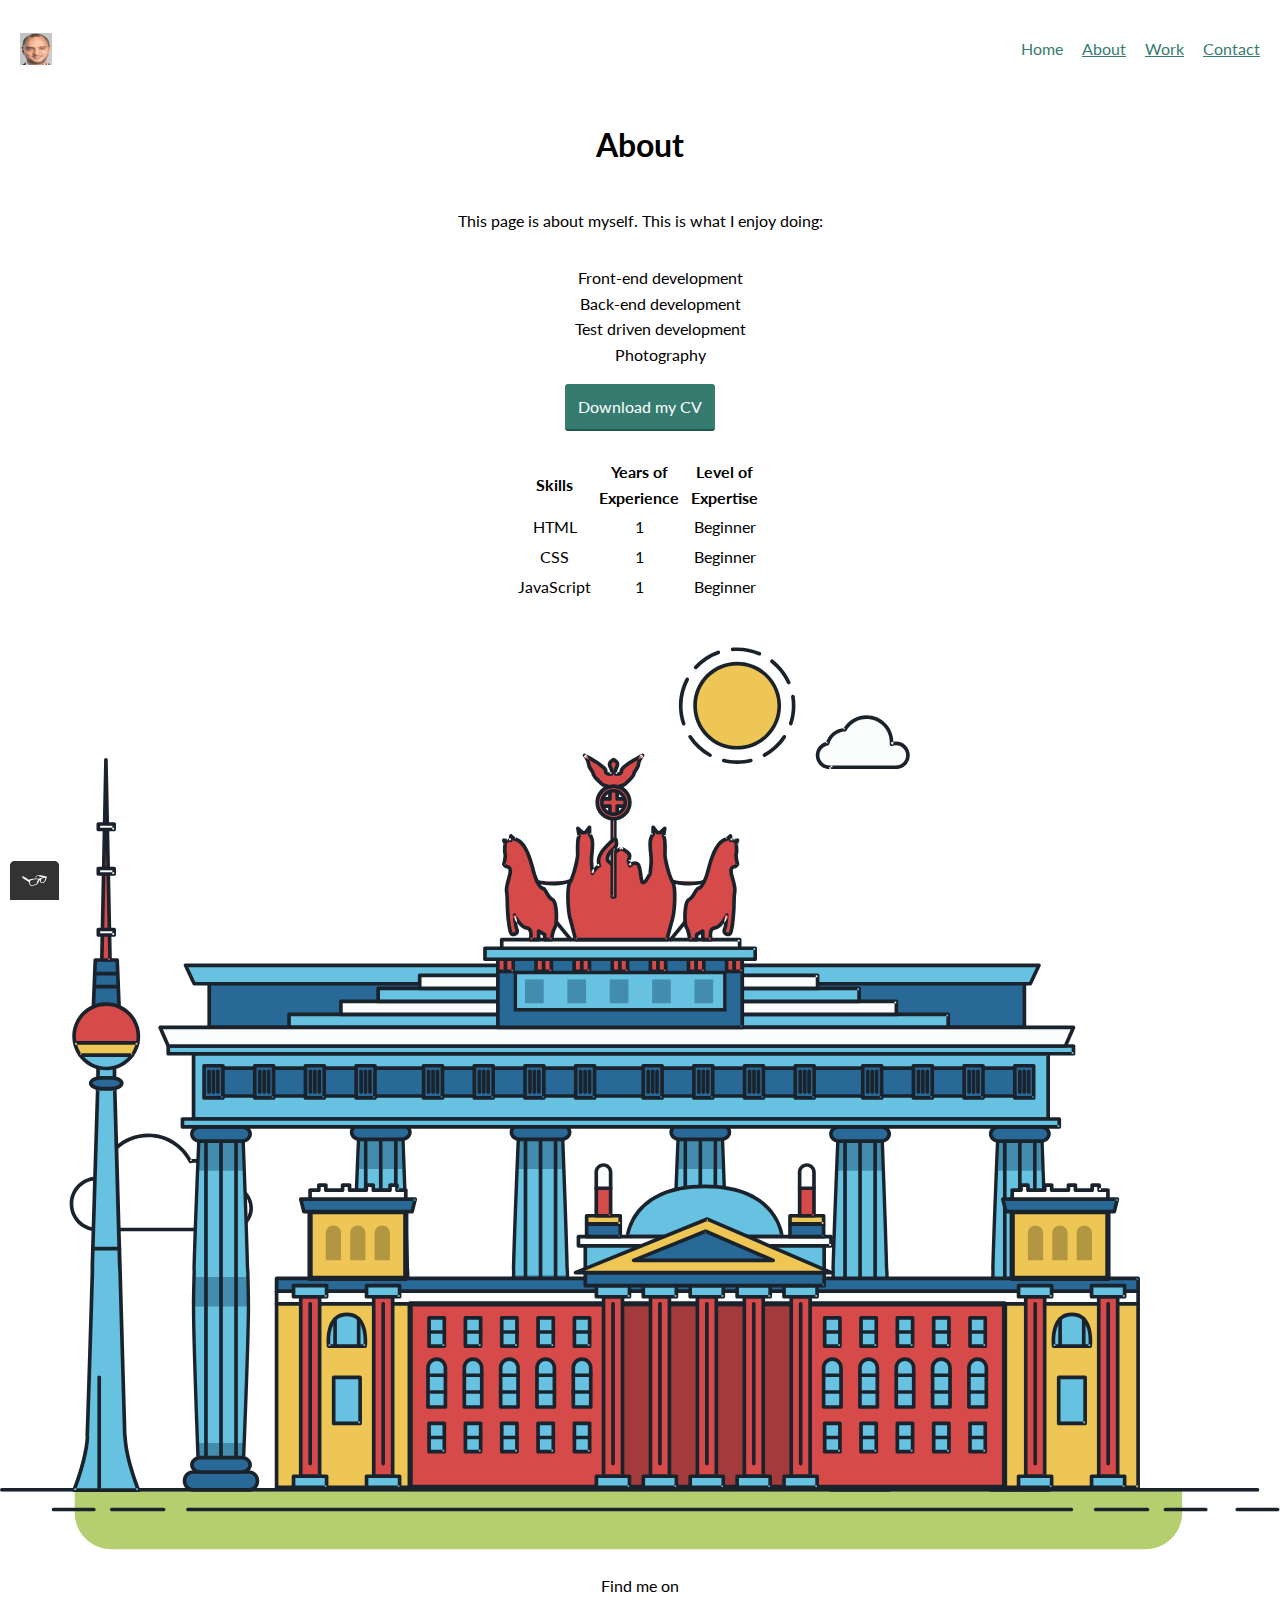
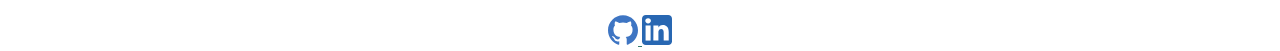
==== commit d85a6e48: "Changed Menubar Item Order" ====
--- a/about.html
+++ b/about.html
@@ -17,20 +17,20 @@
   <header class="page-header">
     <img src="img/popol.ico" alt="logo">
     <nav class="main-navigation page-header__item">
-  <ul role="menubar" class="navigation-list">
-    <li role="presentation">
-      <a href="index.html" role="menuitem" class="navigation-list__item--active">Home</a>
-    </li>
-    <li role="presentation">
-      <a href="about.html" role="menuitem" class="navigation-list__item">About</a>
-    </li>
-    <li role="presentation">
-      <a href="contact.html" role="menuitem" class="navigation-list__item">Contact</a>
-    </li>
-    <li role="presentation">
-      <a href="work.html" role="menuitem" class="navigation-list__item">Work</a>
-    </li>
-  </ul>
+      <ul role="menubar" class="navigation-list">
+        <li role="presentation">
+          <a href="index.html" role="menuitem" class="navigation-list__item--active">Home</a>
+        </li>
+        <li role="presentation">
+          <a href="about.html" role="menuitem" class="navigation-list__item">About</a>
+        </li>
+        <li role="presentation">
+          <a href="work.html" role="menuitem" class="navigation-list__item">Work</a>
+        </li>
+        <li role="presentation">
+          <a href="contact.html" role="menuitem" class="navigation-list__item">Contact</a>
+        </li>
+      </ul>
 </nav>
 </header>
 
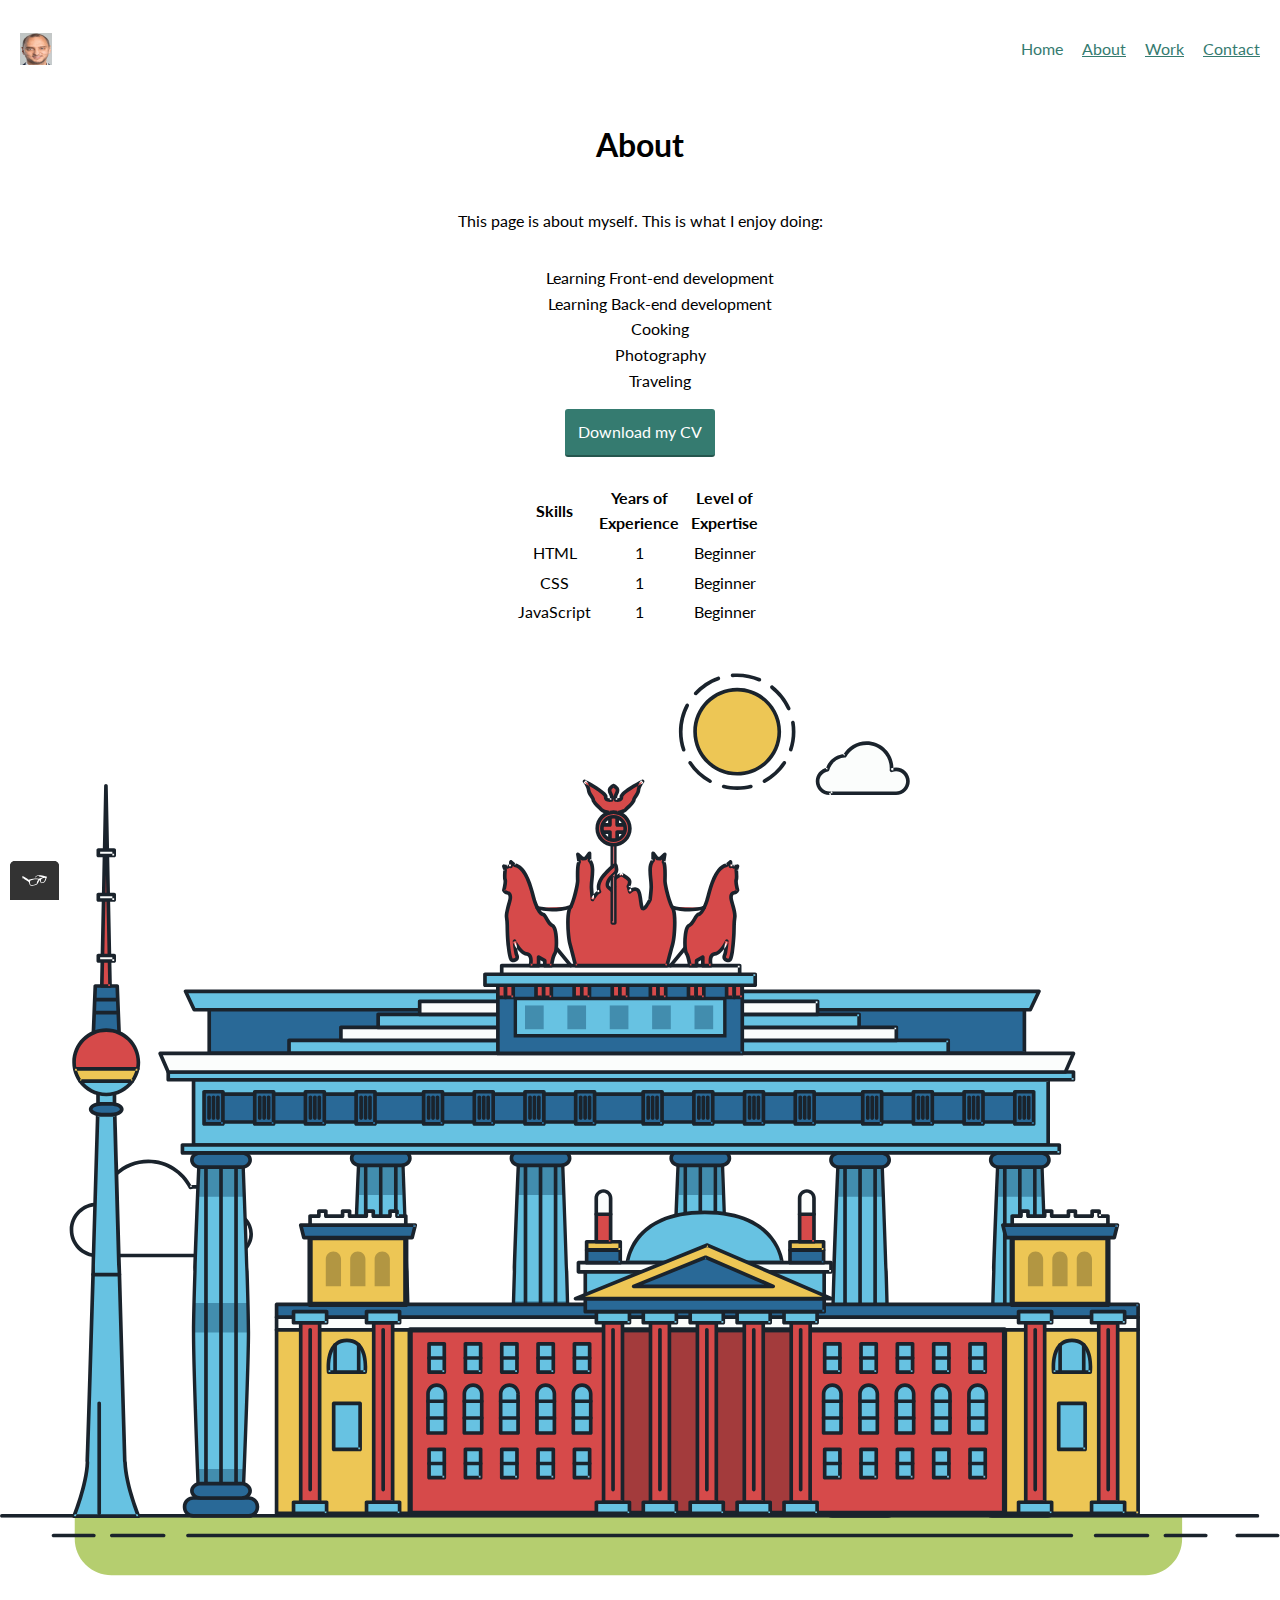
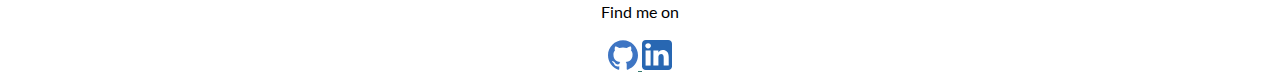
==== commit 3980e423: "changed <p> on line 40 and 41" ====
--- a/about.html
+++ b/about.html
@@ -4,7 +4,7 @@
 
 <head>
   <meta charset="utf-8">
-  <title>Welcome to Popol´s Page</title>
+  <title>About Popol´s Page</title>
   <link rel="shortcut icon" href="./img/popol16.png" type="image/x-icon"/>
   <link href="https://fonts.googleapis.com/css2?family=Lato:ital,wght@1,300&display=swap" rel="stylesheet">
   <link rel="stylesheet" type="text/css" href="css/style.production.css">
@@ -40,10 +40,11 @@
 
 <p>This page is about myself. This is what I enjoy doing:</p>
 <ul>
-  <li>Front-end development</li>
-  <li>Back-end development</li>
-  <li>Test driven development</li>
+  <li>Learning Front-end development</li>
+  <li>Learning Back-end development</li>
+  <li>Cooking</li>
   <li>Photography</li>
+  <li>Traveling</li>
 </ul>
 
 <a href="files/cv.pdf" class="button" id="cv" download>Download my CV</a>
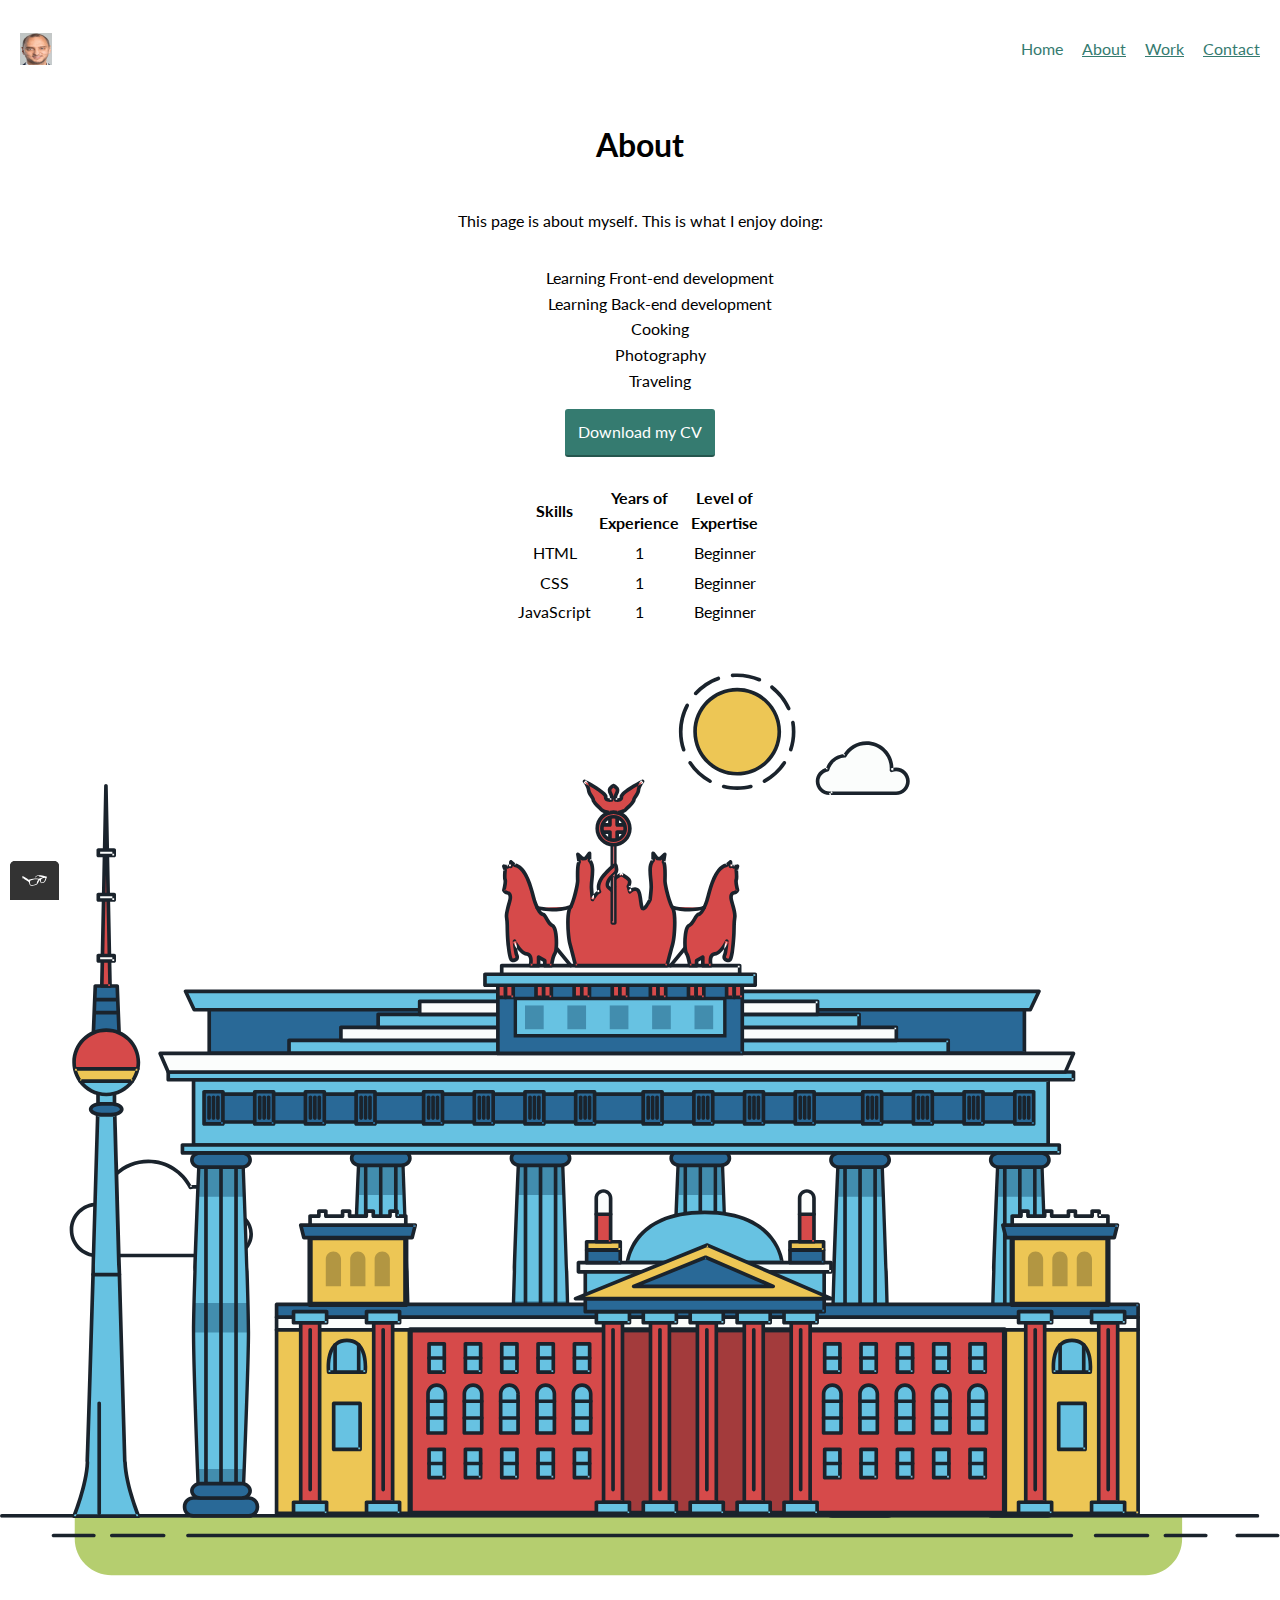
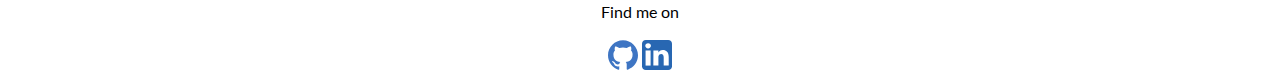
==== commit 18583945: "changed stylesheet link to styles.css" ====
--- a/about.html
+++ b/about.html
@@ -7,7 +7,7 @@
   <title>About Popol´s Page</title>
   <link rel="shortcut icon" href="./img/popol16.png" type="image/x-icon"/>
   <link href="https://fonts.googleapis.com/css2?family=Lato:ital,wght@1,300&display=swap" rel="stylesheet">
-  <link rel="stylesheet" type="text/css" href="css/style.production.css">
+  <link rel="stylesheet" type="text/css" href="css/styles.css">
   <link rel="stylesheet" type="text/css" href="css/normalize.css">
   <meta name="viewport" content="width=device-width, initial-scale=1">
 </head>
--- a/css/styles.css
+++ b/css/styles.css
@@ -0,0 +1,260 @@
+:root {
+  --primary-color: #357b70;
+  --secondary-color: #e0b354;
+  --font-weight: 700;
+  --color-visited: #05676e;
+  --color-active: #489c79;
+}
+
+a {
+  color: var(--primary-color);
+}
+
+body {
+  font-family: 'Lato', sans-serif;
+  font-weight: 400;
+  font-size: 16px;
+  line-height: 1.6;
+}
+
+h1 {
+  font-size: 30px;
+  font-weight: var(--font-weight);
+}
+
+h2 {
+  font-size: 24px;
+  font-weight: var(--font-weight);
+}
+
+h3 {
+  font-size: 18px;
+  font-weight: var(--font-weight);
+}
+
+a:visited {
+  color: var(--color-visited);
+}
+
+a:hover, a:focus {
+  text-decoration: none;
+}
+
+a:active {
+  color: var(--color-active);
+  }
+
+.button, button {
+  border: none;
+  display: inline-block;
+  font-family: inherit;
+  background-color: var(--primary-color);
+  color: white;
+  text-decoration: none;
+  padding: 10px;
+  border-radius: 3px;
+  border-bottom: 2px solid rgba(0, 0, 0, 0.3);
+  transition: 0.2s opacity;
+  max-width: 700px;
+}
+
+button:hover, button:focus, .button:hover, .button:focus {
+cursor: pointer;
+opacity: 0.8;
+}
+
+.button__secondary {
+  background-color: var(--secondary-color);
+  color: white;
+}
+
+.navigation-list__item--active {
+  text-decoration: none;
+}
+
+.profile__portrait {
+  float: left;
+  width: 250px;
+  margin-right: 40px;
+  border-radius: 50%;
+}
+
+.profile {
+  max-width: 700px;
+  margin: 0 auto;
+}
+
+* {
+  box-sizing: border-box;
+}
+
+.page-footer {
+    clear: both;
+    display: flex;
+    flex-direction: column;
+    text-align: center;
+}
+
+.page-header {
+  display: flex;
+  width: 100%;
+  padding: 20px;
+}
+
+.page-header img {
+    align-self: center;
+}
+
+.page-header__item {
+  flex: 0 1 200px;
+}
+
+.page-header__item:last-child {
+  flex-grow: 1;
+  text-align: right;
+}
+
+.navigation-list {
+  list-style-type: none;
+}
+
+.navigation-list li {
+  display: inline-block;
+  margin-left: 15px;
+}
+
+.grid__item {
+  display: inline-block;
+  width: 33%;
+}
+
+@supports (display: grid) {
+  .grid {
+  display: grid;
+  grid-template-columns: 1fr 1fr 1fr;
+  grid-gap: 20px;
+  margin: 0;
+  }
+}
+.grid__item {
+  background-color: lightgray;
+  width: auto;
+  min-height: auto;
+  margin: 0;
+}
+
+/* .grid__item:last-child {
+  grid-column: 3 / 3;
+  grid-row: 1 / 3;
+} */
+
+
+.social-media a {
+      text-decoration: none
+}
+
+@media all and (max-width: 500px) {
+  .grid {
+    grid-template-columns: 1fr;
+  }
+}
+@media all and (min-width: 500px) and (max-width: 750px){
+  .grid {
+    grid-template-columns: 1fr 1fr;
+  }
+}
+@media all and (max-width: 750px) {
+  .grid {
+    grid-gap: 10px;
+  }
+  .grid__item:last-child {
+    grid-column: auto / auto;
+    grid-row: auto / auto;
+  }
+  h1 {
+    font-size: 22px;
+  }
+}
+
+.about {
+display: flex;
+flex-direction: column;
+text-align: center;
+width: 100%;
+}
+
+.contact {
+  display: flex;
+  flex-direction: column;
+  text-align: center;
+}
+
+#contact {
+  margin-bottom: 50px;
+}
+
+@keyframes color-change {
+  0% {
+    fill: #edc655;
+  }
+  50% {
+    fill: #fcffad;
+  }
+  100% {
+    fill: #f76414;
+  }
+}
+
+.sun {
+  animation: 4s color-change infinite alternate linear;
+}
+
+@keyframes cloud-move {
+  from {
+    transform: translate(0, 50px);
+  }
+  to {
+    transform: translate(200px, 50px);
+  }
+}
+
+.cloud-front {
+  animation: 30s cloud-move infinite alternate linear;
+}
+
+@keyframes cloud-move-reverse {
+  from {
+    transform: translate(446px, 48px);
+  }
+  to {
+    transform: translate(100px, 48px);
+  }
+}
+
+.cloud-back {
+  animation: 34s cloud-move-reverse infinite alternate linear;
+}
+
+ul {
+  list-style-type: none;
+}
+
+#cv.button {
+margin: auto;
+display: flex;
+justify-content: center;
+width: 150px;
+}
+
+.work h1 {
+  display: flex;
+  justify-content: center;
+}
+
+.skills {
+padding: 25px;
+width: 300px;
+margin: auto;
+display: inline;
+justify-content: center;
+}
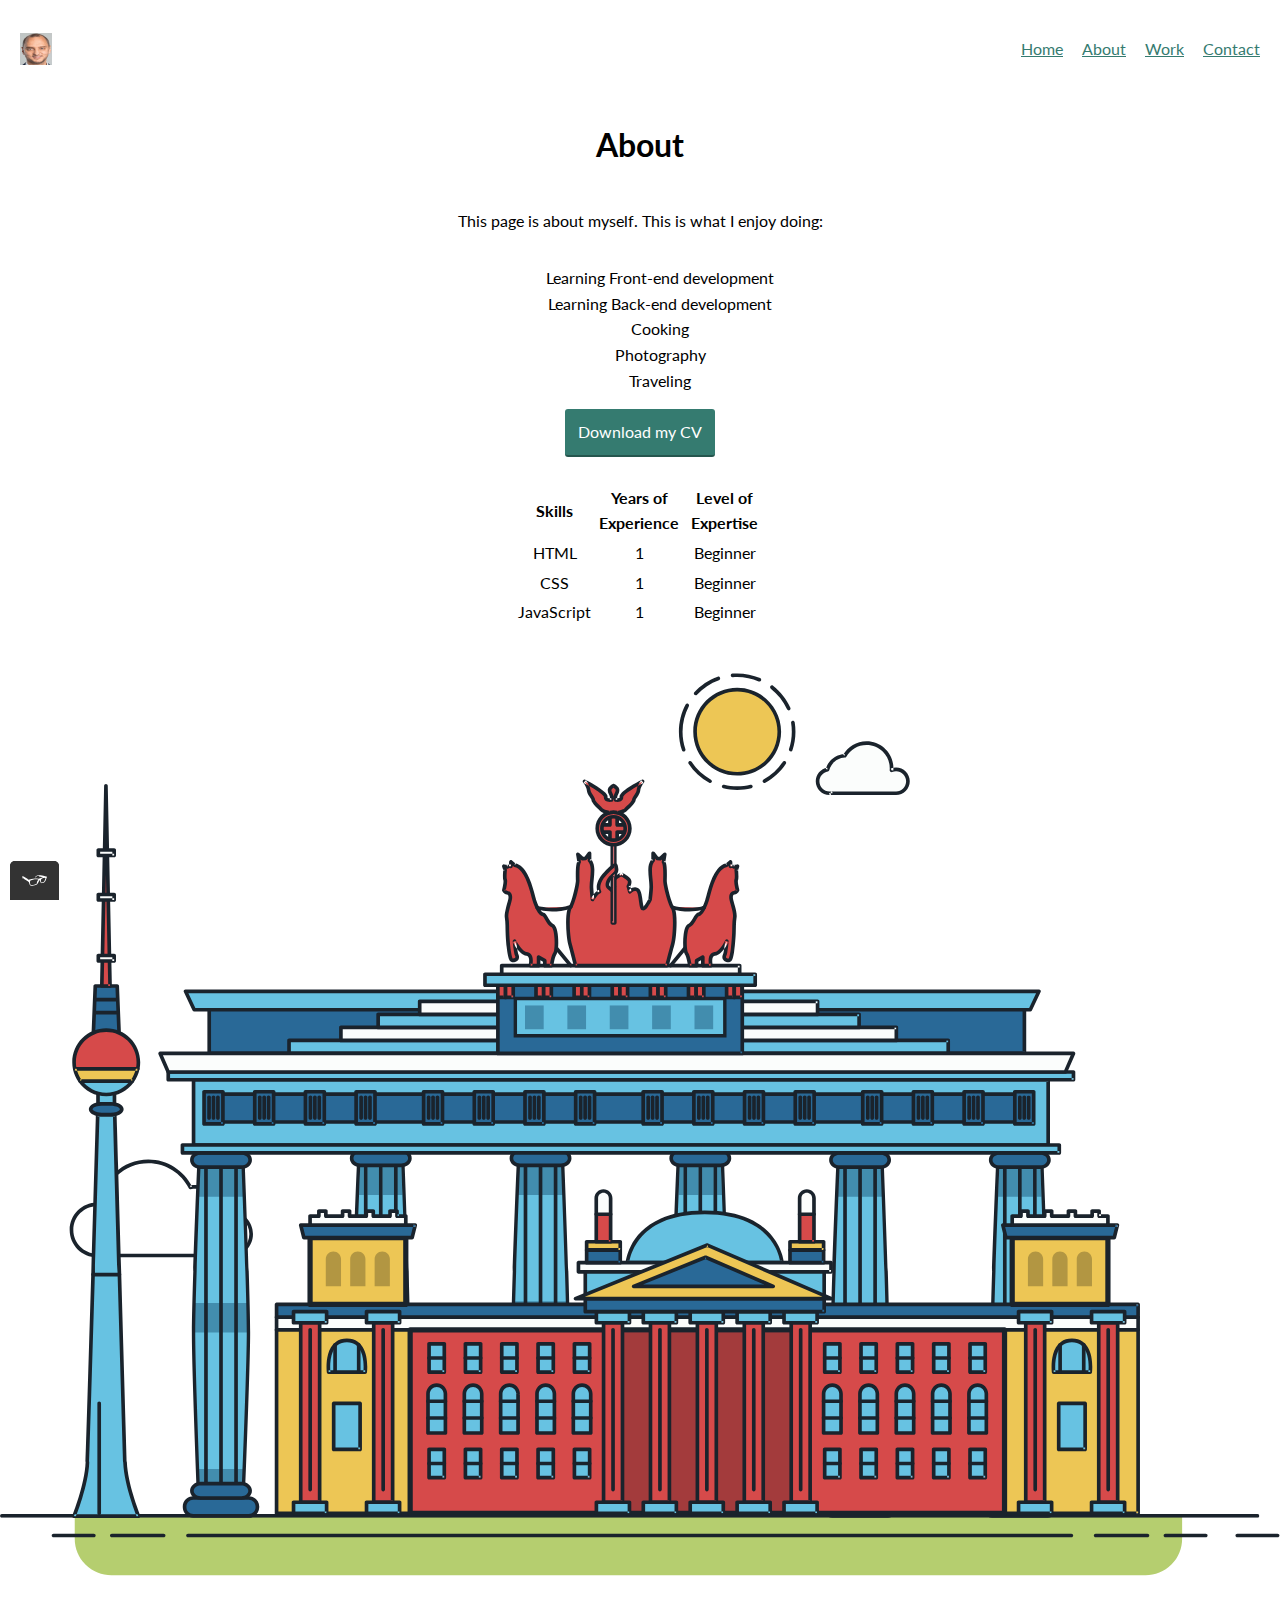
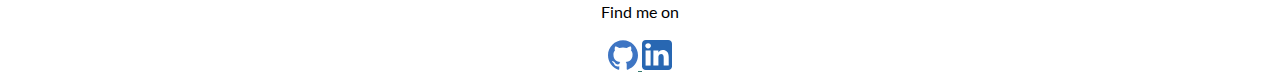
==== commit c59ef8e8: ""en" language tag added, stylesheet ref changed to style.production.css" ====
--- a/about.html
+++ b/about.html
@@ -1,13 +1,13 @@
 <!DOCTYPE html>
 
-<html>
+<html lang="en">
 
 <head>
   <meta charset="utf-8">
   <title>About Popol´s Page</title>
   <link rel="shortcut icon" href="./img/popol16.png" type="image/x-icon"/>
   <link href="https://fonts.googleapis.com/css2?family=Lato:ital,wght@1,300&display=swap" rel="stylesheet">
-  <link rel="stylesheet" type="text/css" href="css/styles.css">
+  <link rel="stylesheet" type="text/css" href="css/style.production.css">
   <link rel="stylesheet" type="text/css" href="css/normalize.css">
   <meta name="viewport" content="width=device-width, initial-scale=1">
 </head>
--- a/css/style.production.css
+++ b/css/style.production.css
@@ -0,0 +1,353 @@
+/*
+* Prefixed by https://autoprefixer.github.io
+* PostCSS: v8.3.6,
+* Autoprefixer: v10.3.1
+* Browsers: last 4 version
+*/
+
+a {
+  color: #357b70;
+}
+
+body {
+  font-family: 'Lato', sans-serif;
+  font-weight: 400;
+  font-size: 16px;
+  line-height: 1.6;
+}
+
+h1 {
+  font-size: 30px;
+  font-weight: 700;
+}
+
+h2 {
+  font-size: 24px;
+  font-weight: 700;
+}
+
+h3 {
+  font-size: 18px;
+  font-weight: 700;
+}
+
+a:visited {
+  color: #05676e;
+}
+
+a:hover, a:focus {
+  text-decoration: none;
+}
+
+a:active {
+  color: #489c79;
+  }
+
+.button {
+  border: none;
+  display: inline-block;
+  font-family: inherit;
+  background-color: #357b70;
+  color: white;
+  text-decoration: none;
+  padding: 10px;
+  border-radius: 3px;
+  border-bottom: 2px solid rgba(0, 0, 0, 0.3);
+  -webkit-transition: 0.2s opacity;
+  -o-transition: 0.2s opacity;
+  transition: 0.2s opacity;
+  max-width: 700px;
+  margin: 10px;
+}
+
+button {
+  border: none;
+  display: inline-block;
+  font-family: inherit;
+  background-color: #357b70;
+  color: white;
+  text-decoration: none;
+  padding: 10px;
+  border-radius: 3px;
+  border-bottom: 2px solid rgba(0, 0, 0, 0.3);
+  -webkit-transition: 0.2s opacity;
+  -o-transition: 0.2s opacity;
+  transition: 0.2s opacity;
+  max-width: 700px;
+}
+
+button:hover, button:focus, .button:hover, .button:focus {
+cursor: pointer;
+opacity: 0.8;
+}
+
+.button_primary {
+  margin: 10px;
+}
+
+.button__secondary {
+  background-color: #e0b354;
+  color: white;
+  margin: 10px;
+}
+
+/*.navigation-list__item--active {
+  text-decoration: none;
+}*/
+
+.profile__portrait {
+  float: left;
+  width: 250px;
+  margin-right: 40px;
+  border-radius: 50%;
+}
+
+.profile {
+  max-width: 700px;
+  margin: 0 auto;
+}
+
+* {
+  -webkit-box-sizing: border-box;
+          box-sizing: border-box;
+}
+
+.page-footer {
+    clear: both;
+    display: -webkit-box;
+    display: -ms-flexbox;
+    display: flex;
+    -webkit-box-orient: vertical;
+    -webkit-box-direction: normal;
+        -ms-flex-direction: column;
+            flex-direction: column;
+    text-align: center;
+}
+
+.page-header {
+  display: -webkit-box;
+  display: -ms-flexbox;
+  display: flex;
+  width: 100%;
+  padding: 20px;
+}
+
+.page-header img {
+    -ms-flex-item-align: center;
+        -ms-grid-row-align: center;
+        align-self: center;
+}
+
+.page-header__item {
+  -webkit-box-flex: 0;
+      -ms-flex: 0 1 200px;
+          flex: 0 1 200px;
+}
+
+.page-header__item:last-child {
+  -webkit-box-flex: 1;
+      -ms-flex-positive: 1;
+          flex-grow: 1;
+  text-align: right;
+}
+
+.navigation-list {
+  list-style-type: none;
+}
+
+.navigation-list li {
+  display: inline-block;
+  margin-left: 15px;
+}
+
+@supports (display: grid) {
+  .grid {
+  display: -ms-grid;
+  display: grid;
+  -ms-grid-columns: 1fr 20px 1fr 20px 1fr;
+  grid-template-columns: 1fr 1fr 1fr;
+  grid-gap: 20px;
+  margin: 0;
+  }
+}
+.grid__item {
+  display: inline-block;
+  width: 33%;
+  background-color: lightgray;
+  width: auto;
+  min-height: auto;
+  margin: 10px;
+}
+
+.social-mediaa {
+      text-decoration: none
+}
+
+@media all and (max-width: 500px) {
+  .grid {
+    -ms-grid-columns: 1fr;
+    grid-template-columns: 1fr;
+  }
+}
+@media all and (min-width: 500px) and (max-width: 750px){
+  .grid {
+    -ms-grid-columns: 1fr 20px 1fr;
+    grid-template-columns: 1fr 1fr;
+  }
+}
+@media all and (max-width: 750px) {
+  .grid {
+    grid-gap: 10px;
+  }
+  .grid__item:last-child {
+    grid-column: auto / auto;
+    grid-row: auto / auto;
+  }
+  h1 {
+    font-size: 22px;
+  }
+}
+
+.about {
+display: -webkit-box;
+display: -ms-flexbox;
+display: flex;
+-webkit-box-orient: vertical;
+-webkit-box-direction: normal;
+    -ms-flex-direction: column;
+        flex-direction: column;
+text-align: center;
+width: 100%;
+}
+
+.contact {
+  display: -webkit-box;
+  display: -ms-flexbox;
+  display: flex;
+  -webkit-box-orient: vertical;
+  -webkit-box-direction: normal;
+      -ms-flex-direction: column;
+          flex-direction: column;
+  text-align: center;
+}
+
+#contact {
+  margin-bottom: 50px;
+}
+
+@-webkit-keyframes color-change {
+  0% {
+    fill: #edc655;
+  }
+  50% {
+    fill: #fcffad;
+  }
+  100% {
+    fill: #f76414;
+  }
+}
+
+@keyframes color-change {
+  0% {
+    fill: #edc655;
+  }
+  50% {
+    fill: #fcffad;
+  }
+  100% {
+    fill: #f76414;
+  }
+}
+
+.sun {
+  -webkit-animation: 4s color-change infinite alternate linear;
+          animation: 4s color-change infinite alternate linear;
+}
+
+@-webkit-keyframes cloud-move {
+  from {
+    -webkit-transform: translate(0, 50px);
+            transform: translate(0, 50px);
+  }
+  to {
+    -webkit-transform: translate(200px, 50px);
+            transform: translate(200px, 50px);
+  }
+}
+
+@keyframes cloud-move {
+  from {
+    -webkit-transform: translate(0, 50px);
+            transform: translate(0, 50px);
+  }
+  to {
+    -webkit-transform: translate(200px, 50px);
+            transform: translate(200px, 50px);
+  }
+}
+
+.cloud-front {
+  -webkit-animation: 30s cloud-move infinite alternate linear;
+          animation: 30s cloud-move infinite alternate linear;
+}
+
+@-webkit-keyframes cloud-move-reverse {
+  from {
+    -webkit-transform: translate(446px, 48px);
+            transform: translate(446px, 48px);
+  }
+  to {
+    -webkit-transform: translate(100px, 48px);
+            transform: translate(100px, 48px);
+  }
+}
+
+@keyframes cloud-move-reverse {
+  from {
+    -webkit-transform: translate(446px, 48px);
+            transform: translate(446px, 48px);
+  }
+  to {
+    -webkit-transform: translate(100px, 48px);
+            transform: translate(100px, 48px);
+  }
+}
+
+.cloud-back {
+  -webkit-animation: 34s cloud-move-reverse infinite alternate linear;
+          animation: 34s cloud-move-reverse infinite alternate linear;
+}
+
+ul {
+  list-style-type: none;
+}
+
+#cv.button {
+margin: auto;
+display: -webkit-box;
+display: -ms-flexbox;
+display: flex;
+-webkit-box-pack: center;
+    -ms-flex-pack: center;
+        justify-content: center;
+width: 150px;
+}
+
+.work h1 {
+  display: -webkit-box;
+  display: -ms-flexbox;
+  display: flex;
+  -webkit-box-pack: center;
+      -ms-flex-pack: center;
+          justify-content: center;
+}
+
+.skills {
+padding: 25px;
+width: 300px;
+margin: auto;
+display: inline;
+-webkit-box-pack: center;
+    -ms-flex-pack: center;
+        justify-content: center;
+}
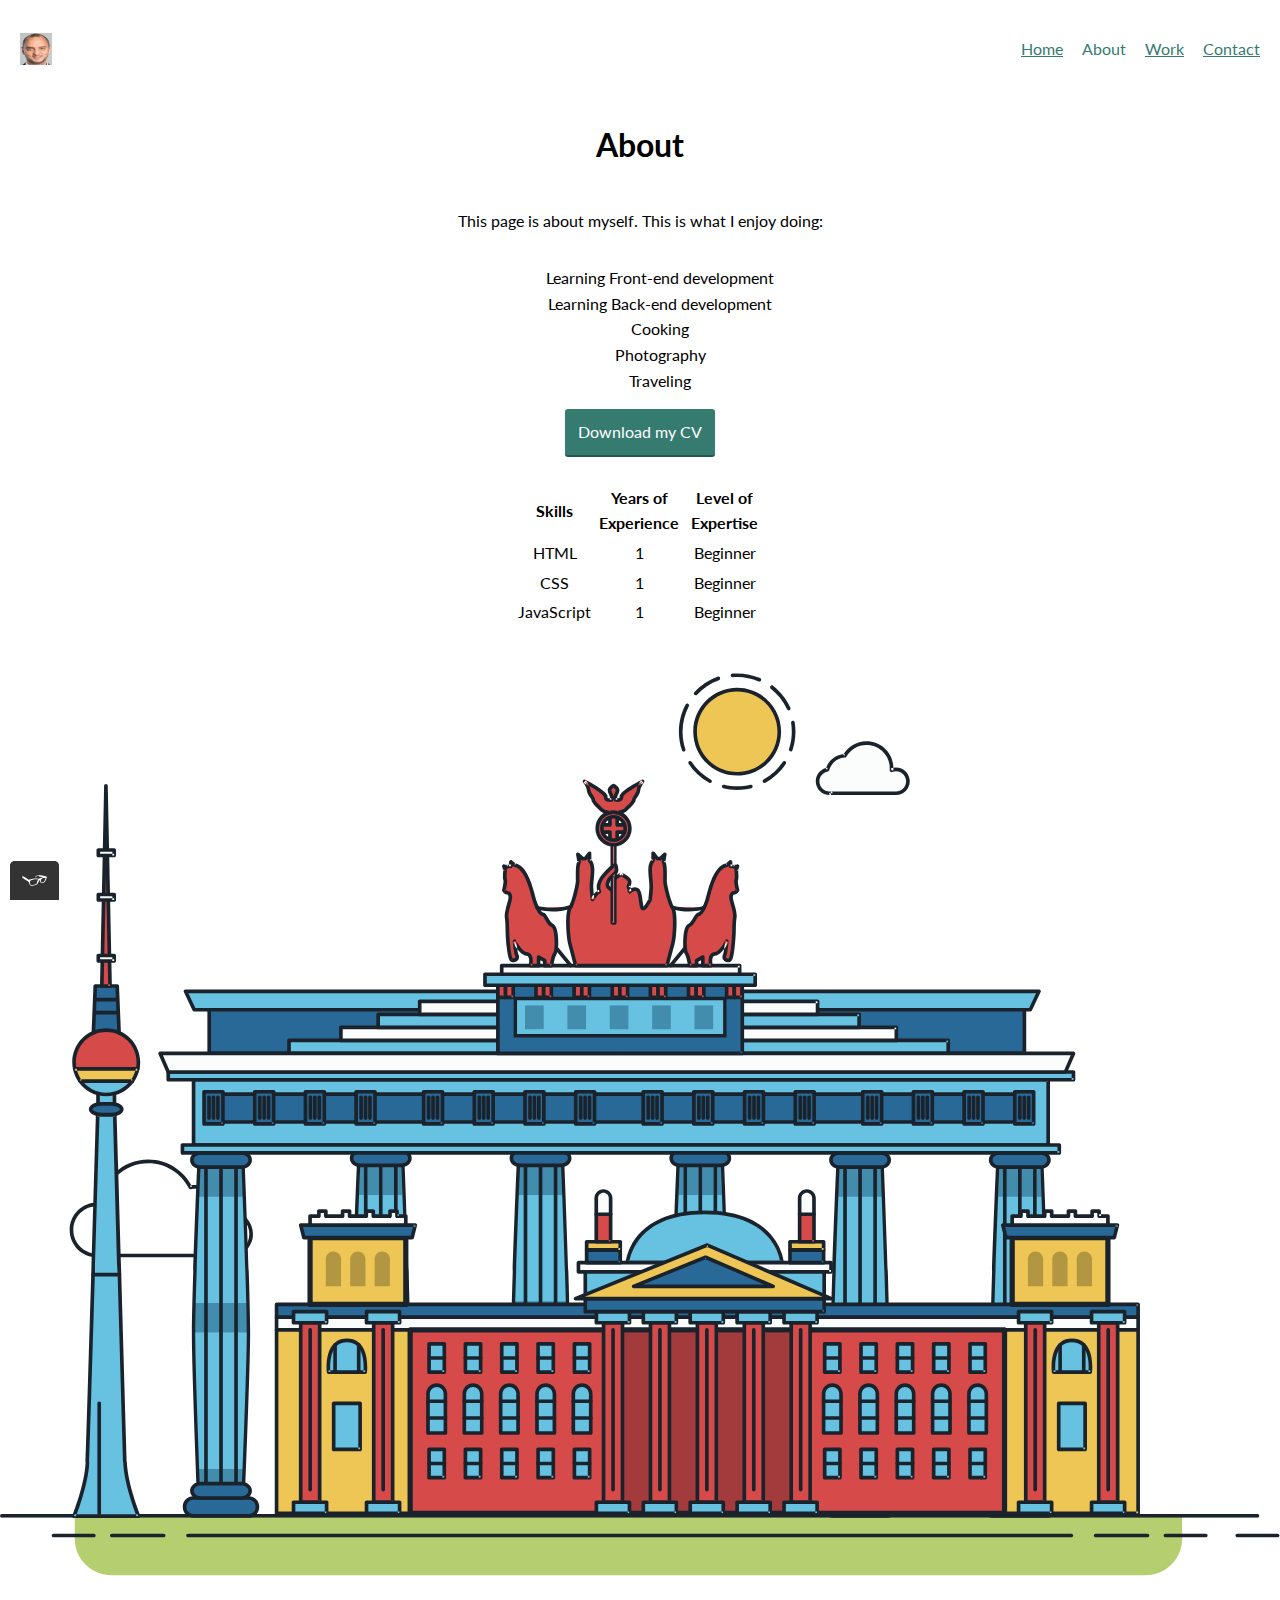
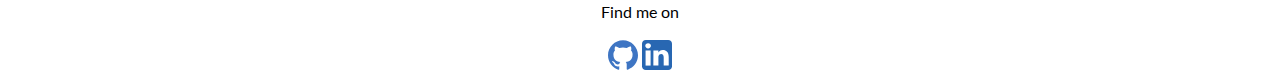
==== commit e80c46a5: "href list item active modified" ====
--- a/about.html
+++ b/about.html
@@ -19,10 +19,10 @@
     <nav class="main-navigation page-header__item">
       <ul role="menubar" class="navigation-list">
         <li role="presentation">
-          <a href="index.html" role="menuitem" class="navigation-list__item--active">Home</a>
+          <a href="index.html" role="menuitem" class="navigation-list__item">Home</a>
         </li>
         <li role="presentation">
-          <a href="about.html" role="menuitem" class="navigation-list__item">About</a>
+          <a href="about.html" role="menuitem" class="navigation-list__item--active">About</a>
         </li>
         <li role="presentation">
           <a href="work.html" role="menuitem" class="navigation-list__item">Work</a>
--- a/css/style.production.css
+++ b/css/style.production.css
@@ -5,8 +5,16 @@
 * Browsers: last 4 version
 */
 
+:root {
+  --primary-color: #357b70;
+  --secondary-color: #e0b354;
+  --font-weight: 700;
+  --color-visited: #05676e;
+  --color-active: #489c79;
+}
+
 a {
-  color: #357b70;
+  color: var(--primary-color);
 }
 
 body {
@@ -18,21 +26,21 @@
 
 h1 {
   font-size: 30px;
-  font-weight: 700;
+  font-weight: var(--font-weight);
 }
 
 h2 {
   font-size: 24px;
-  font-weight: 700;
+  font-weight: var(--font-weight);
 }
 
 h3 {
   font-size: 18px;
-  font-weight: 700;
+  font-weight: var(--font-weight);
 }
 
 a:visited {
-  color: #05676e;
+  color: var(--color-visited);
 }
 
 a:hover, a:focus {
@@ -40,14 +48,14 @@
 }
 
 a:active {
-  color: #489c79;
-  }
-
-.button {
+  color: var(--color-active);
+  }
+
+.button, button {
   border: none;
   display: inline-block;
   font-family: inherit;
-  background-color: #357b70;
+  background-color: var(--primary-color);
   color: white;
   text-decoration: none;
   padding: 10px;
@@ -57,23 +65,6 @@
   -o-transition: 0.2s opacity;
   transition: 0.2s opacity;
   max-width: 700px;
-  margin: 10px;
-}
-
-button {
-  border: none;
-  display: inline-block;
-  font-family: inherit;
-  background-color: #357b70;
-  color: white;
-  text-decoration: none;
-  padding: 10px;
-  border-radius: 3px;
-  border-bottom: 2px solid rgba(0, 0, 0, 0.3);
-  -webkit-transition: 0.2s opacity;
-  -o-transition: 0.2s opacity;
-  transition: 0.2s opacity;
-  max-width: 700px;
 }
 
 button:hover, button:focus, .button:hover, .button:focus {
@@ -86,14 +77,14 @@
 }
 
 .button__secondary {
-  background-color: #e0b354;
+  background-color: var(--secondary-color);
   color: white;
   margin: 10px;
 }
 
-/*.navigation-list__item--active {
+.navigation-list__item--active {
   text-decoration: none;
-}*/
+}
 
 .profile__portrait {
   float: left;
@@ -179,7 +170,13 @@
   margin: 10px;
 }
 
-.social-mediaa {
+/* .grid__item:last-child {
+  grid-column: 3 / 3;
+  grid-row: 1 / 3;
+} */
+
+
+.social-media a {
       text-decoration: none
 }
 
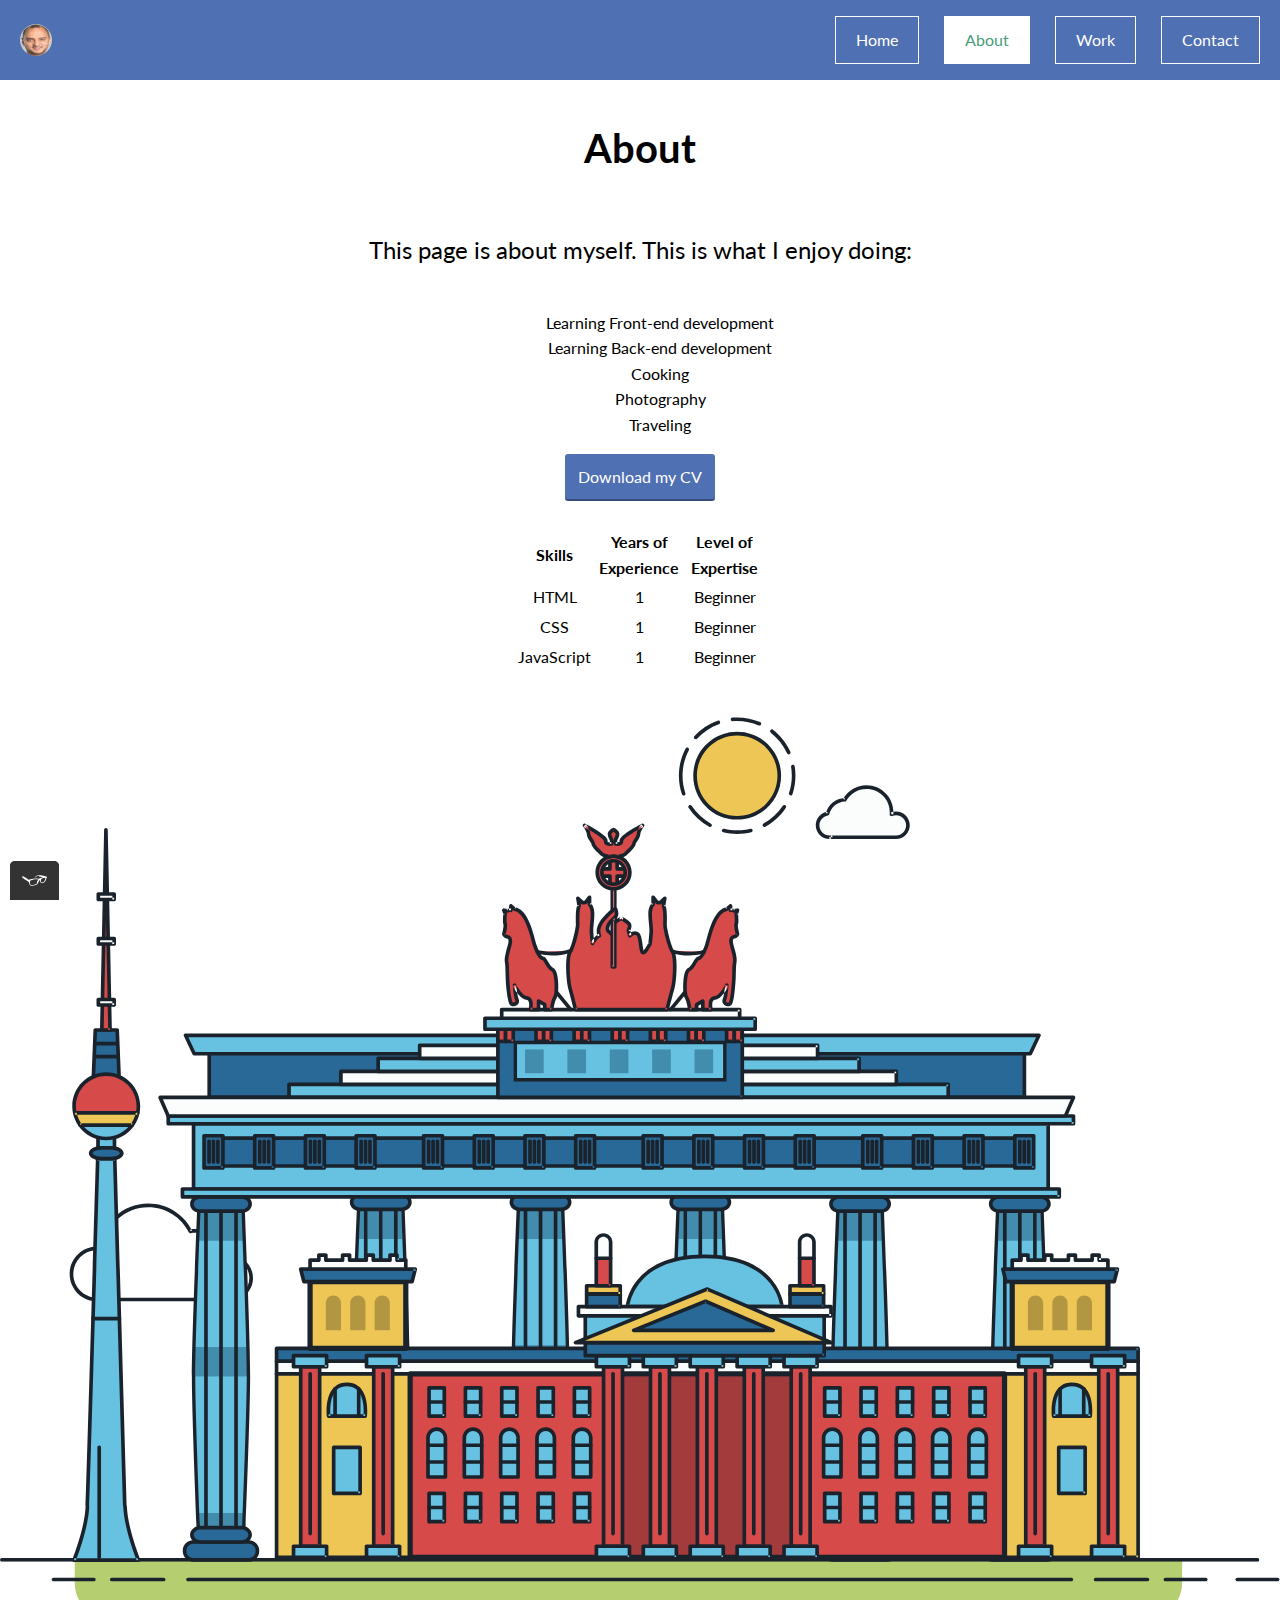
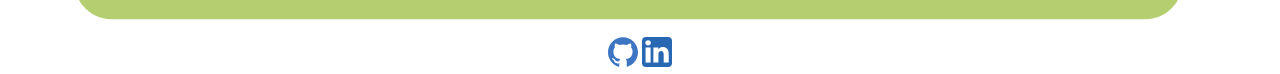
==== commit 0f55e709: "stylesheet changed to style.css" ====
--- a/about.html
+++ b/about.html
@@ -7,8 +7,8 @@
   <title>About Popol´s Page</title>
   <link rel="shortcut icon" href="./img/popol16.png" type="image/x-icon"/>
   <link href="https://fonts.googleapis.com/css2?family=Lato:ital,wght@1,300&display=swap" rel="stylesheet">
-  <link rel="stylesheet" type="text/css" href="css/style.production.css">
   <link rel="stylesheet" type="text/css" href="css/normalize.css">
+  <link rel="stylesheet" type="text/css" href="css/styles.css">
   <meta name="viewport" content="width=device-width, initial-scale=1">
 </head>
 
@@ -680,7 +680,6 @@
 
 
 <footer class="page-footer">
-  <p>Find me on</p>
   <div class="social-media">
     <a href="https://github.com/Popol2411">
       <img src="img/github.svg" alt="github">
--- a/css/styles.css
+++ b/css/styles.css
@@ -0,0 +1,302 @@
+:root {
+  --primary-color: #4F70B2;
+  --secondary-color: #e0b354;
+  --font-weight: 700;
+  --color-visited: #CDCDCD;
+  --color-active: #489c79;
+  --p-fontsize: 24px;
+}
+
+a {
+  color: var(--primary-color);
+}
+
+body {
+  font-family: 'Lato', sans-serif;
+  font-weight: 400;
+  line-height: 1.6;
+}
+
+h1 {
+  font-size: 40px;
+  font-weight: var(--font-weight);
+}
+
+h2 {
+  font-size: 24px;
+  font-weight: var(--font-weight);
+}
+
+h3 {
+  font-size: 18px;
+  font-weight: var(--font-weight);
+}
+
+p {
+  font-size: var(--p-fontsize);
+}
+
+a:hover, a:focus {
+  text-decoration: none;
+}
+
+a:active {
+  color: var(--color-active);
+  }
+
+.button, button {
+  border: none;
+  display: inline-block;
+  font-family: inherit;
+  background-color: var(--primary-color);
+  color: white;
+  text-decoration: none;
+  padding: 10px;
+  border-radius: 3px;
+  border-bottom: 2px solid rgba(0, 0, 0, 0.3);
+  transition: 0.2s opacity;
+  max-width: 700px;
+}
+
+button:hover, button:focus, .button:hover, .button:focus {
+cursor: pointer;
+opacity: 0.8;
+}
+
+.button_primary {
+  margin: 10px;
+}
+
+.button__secondary {
+  background-color: var(--secondary-color);
+  color: white;
+  margin: 10px;
+}
+
+.navigation-list__item--active {
+  display: flex;
+  justify-content: space-around;
+  text-decoration: none;
+  background-color: white;
+  color: #489c79;
+  padding: 10px 20px;
+  border: solid 1px white;
+}
+
+.navigation-list__item {
+  display: flex;
+  justify-content: space-around;
+  text-decoration: none;
+  color: white;
+  padding: 10px 20px;
+  border: solid 1px white;
+}
+
+.profile__portrait {
+  width: 350px;
+  border-radius: 15%;
+  margin: 50px;
+}
+
+.profile {
+  display: flex;
+  flex-direction: column;
+  text-align: center;
+  align-items: center;
+  max-width: 700px;
+  margin: 0 auto;
+  line-height: 3.0;
+}
+
+* {
+  box-sizing: border-box;
+}
+
+.page-footer {
+    clear: both;
+    display: flex;
+    flex-direction: column;
+    text-align: center;
+    margin-top: 10px;
+}
+
+.page-header {
+  display: flex;
+  justify-content: space-around;
+  width: 100%;
+  background-color: var(--primary-color);
+  margin-bottom: 10px;
+  padding: 0 20px;
+}
+
+.page-header img {
+    align-self: center;
+    border-radius: 50%
+}
+
+.page-header__item {
+  flex: 0 1 200px;
+}
+
+.page-header__item:last-child {
+  flex-grow: 1;
+  text-align: right;
+}
+
+.navigation-list {
+  list-style-type: none;
+  display: flex;
+  justify-content: flex-end;
+  flex-wrap: wrap;
+  gap: 10px;
+}
+
+.navigation-list li {
+  display: inline-block;
+  margin-left: 15px;
+}
+
+@supports (display: grid) {
+  .grid {
+  display: grid;
+  grid-template-columns: 1fr 1fr 1fr;
+  grid-gap: 20px;
+  margin: 0;
+  }
+}
+.grid__item {
+  display: inline-block;
+  background-color: #D8E0FD;
+  width: auto;
+  min-height: auto;
+  margin: 10px;
+  padding: 10px;
+}
+
+.social-media a {
+      text-decoration: none
+}
+
+@media all and (max-width: 500px) {
+  .grid {
+    grid-template-columns: 1fr;
+  }
+}
+@media all and (min-width: 500px) and (max-width: 750px){
+  .grid {
+    grid-template-columns: 1fr 1fr;
+  }
+}
+@media all and (max-width: 750px) {
+  .grid {
+    grid-gap: 10px;
+  }
+  .grid__item:last-child {
+    grid-column: auto / auto;
+    grid-row: auto / auto;
+  }
+  h1 {
+    font-size: 22px;
+  }
+}
+
+.about {
+display: flex;
+flex-direction: column;
+text-align: center;
+width: 100%;
+}
+
+.contact {
+  display: flex;
+  flex-direction: column;
+  text-align: center;
+}
+
+#contact {
+  margin-bottom: 50px;
+}
+
+.standard-label {
+  display: flex;
+  justify-content: center;
+}
+
+@keyframes color-change {
+  0% {
+    fill: #edc655;
+  }
+  50% {
+    fill: #fcffad;
+  }
+  100% {
+    fill: #f76414;
+  }
+}
+
+.sun {
+  animation: 4s color-change infinite alternate linear;
+}
+
+@keyframes cloud-move {
+  from {
+    transform: translate(0, 50px);
+  }
+  to {
+    transform: translate(200px, 50px);
+  }
+}
+
+.cloud-front {
+  animation: 30s cloud-move infinite alternate linear;
+}
+
+@keyframes cloud-move-reverse {
+  from {
+    transform: translate(446px, 48px);
+  }
+  to {
+    transform: translate(100px, 48px);
+  }
+}
+
+.cloud-back {
+  animation: 34s cloud-move-reverse infinite alternate linear;
+}
+
+ul {
+  list-style-type: none;
+}
+
+#cv.button {
+margin: auto;
+display: flex;
+justify-content: center;
+width: 150px;
+}
+
+.work h1 {
+  display: flex;
+  justify-content: center;
+  text-align: center;
+}
+
+.grid h2 {
+  display: flex;
+  justify-content: center;
+  text-align: center;
+}
+
+.grid a {
+  display: flex;
+  justify-content: center;
+  text-align: center;
+}
+
+.skills {
+padding: 25px;
+width: 300px;
+margin: auto;
+display: inline;
+justify-content: center;
+}
